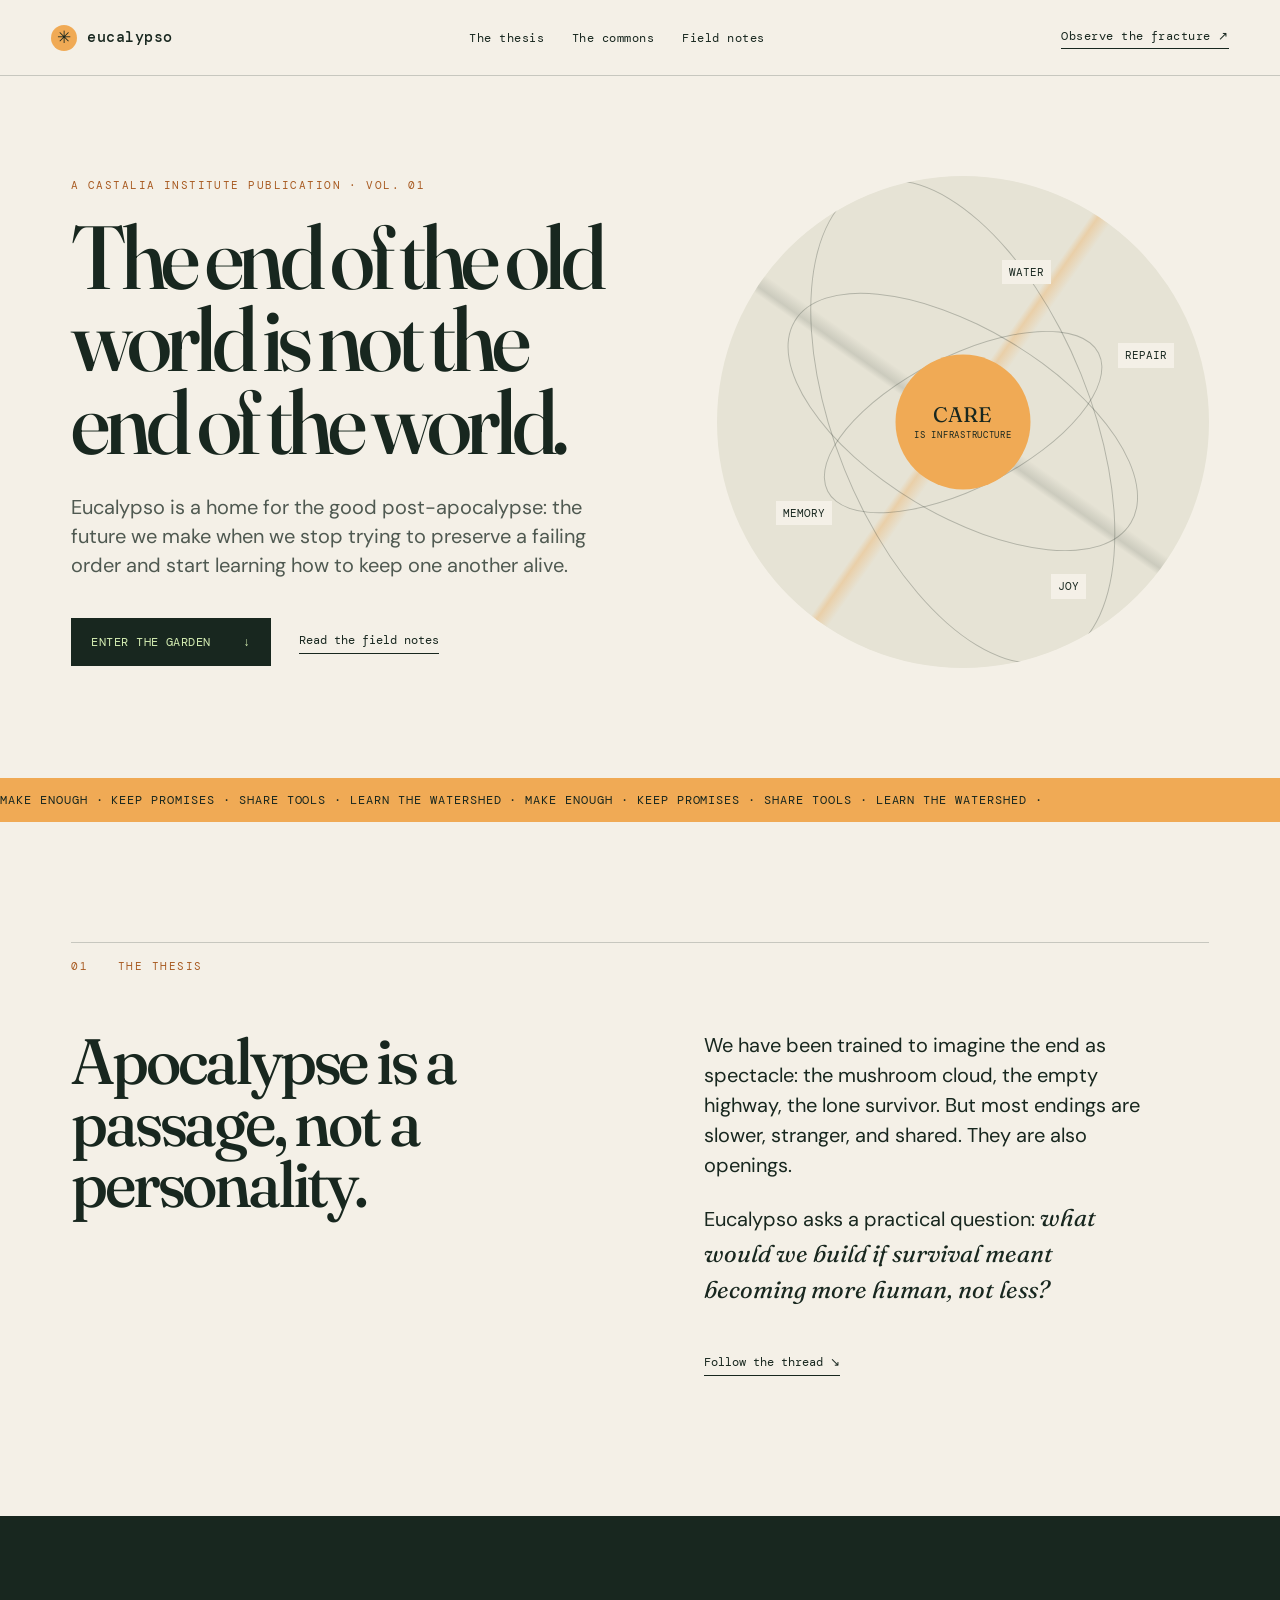
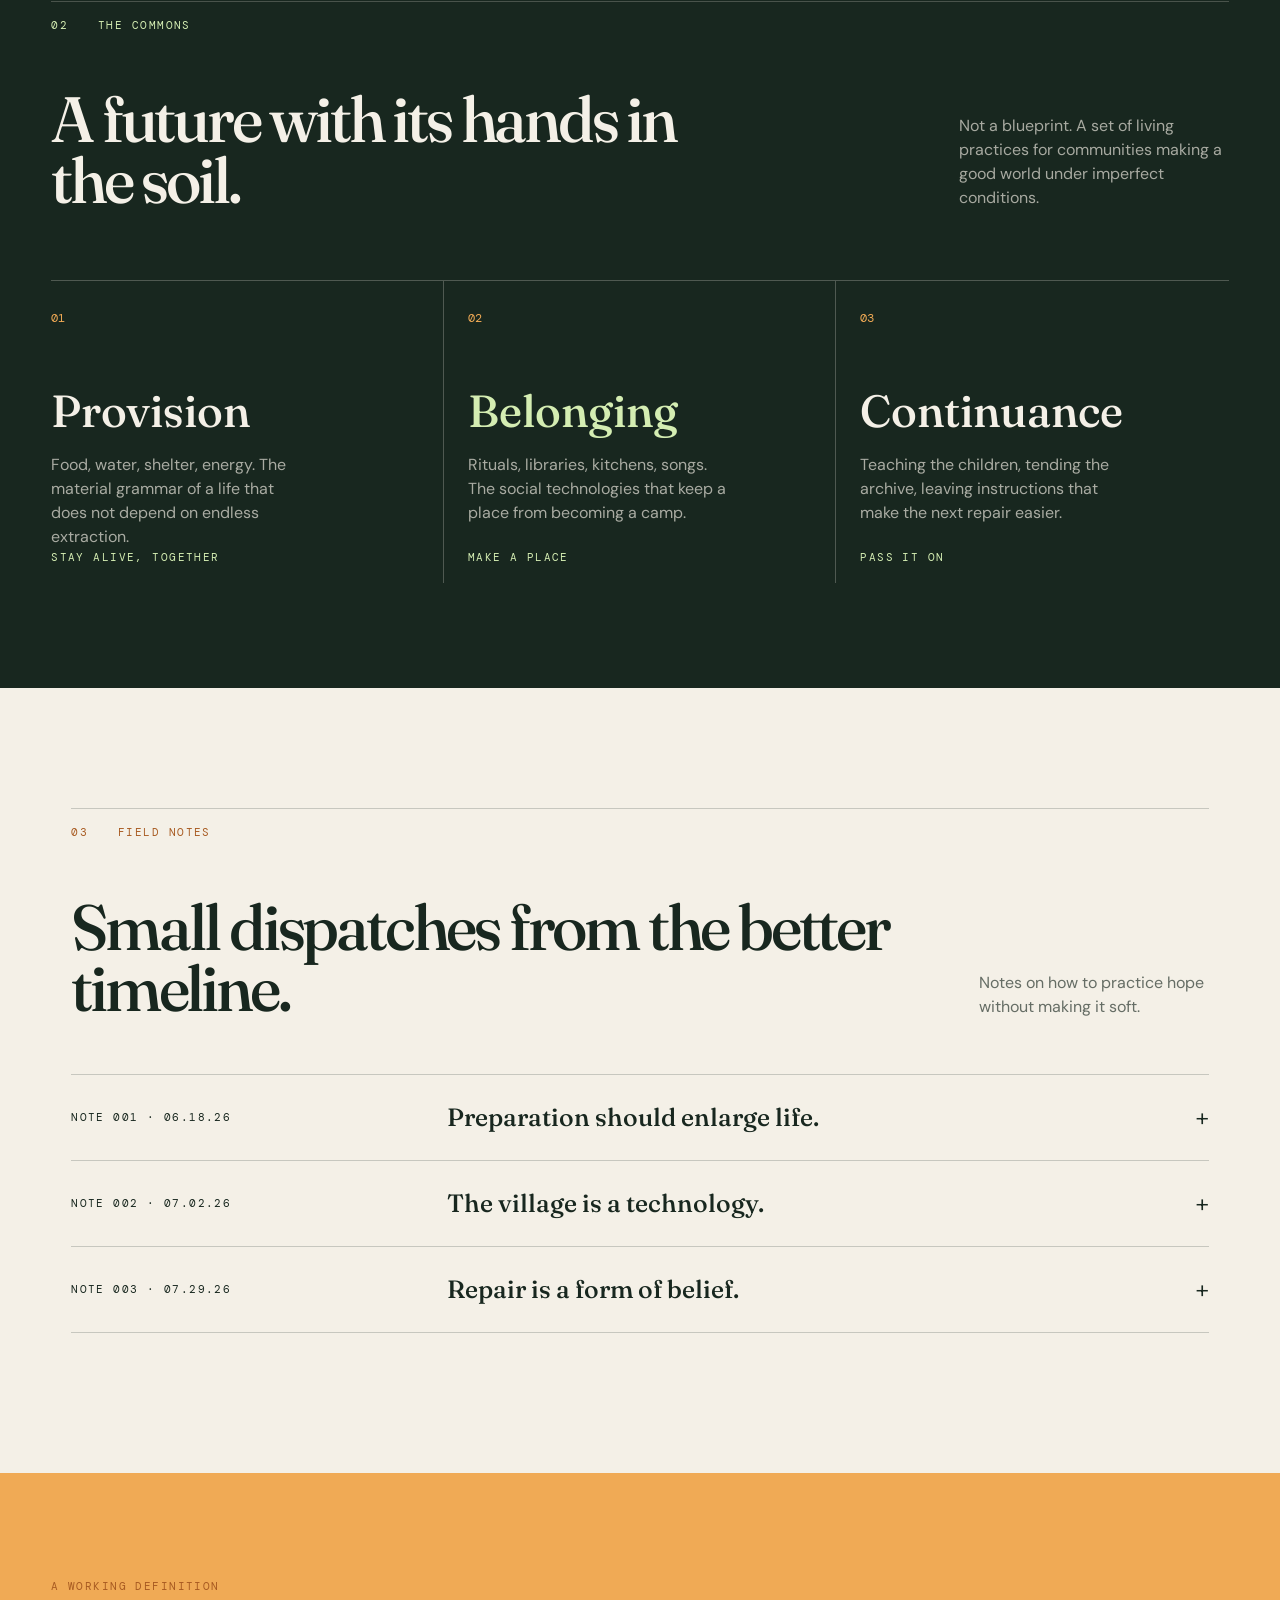
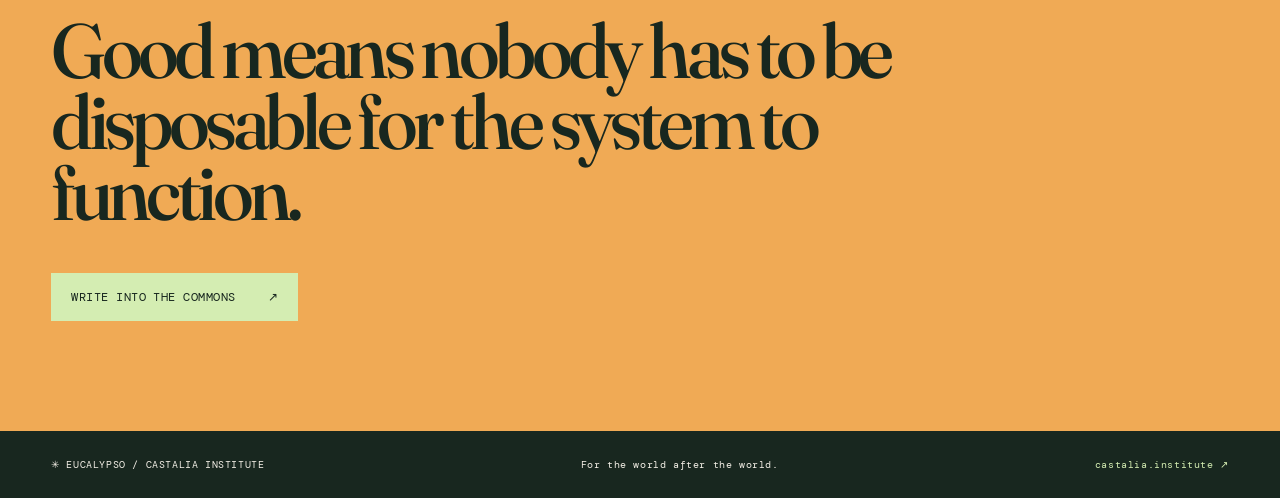
==== index.html @ f8137898 "Create Eucalypso Pages site" ====
<!doctype html>
<html lang="en">
<head>
  <meta charset="utf-8">
  <meta name="viewport" content="width=device-width, initial-scale=1">
  <meta name="description" content="Eucalypso is a field guide to the good post-apocalypse: a future built through repair, reciprocity, and enoughness.">
  <title>Eucalypso — the good post-apocalypse</title>
  <link rel="icon" href="data:image/svg+xml,%3Csvg xmlns='http://www.w3.org/2000/svg' viewBox='0 0 64 64'%3E%3Crect width='64' height='64' rx='16' fill='%2318271f'/%3E%3Cpath d='M14 43c11-2 20-10 25-24 6 11 8 21 11 28-14-7-24-7-36-4Z' fill='%23d4edb2'/%3E%3Cpath d='M18 44c10-7 17-14 21-25' fill='none' stroke='%23f0aa55' stroke-width='3'/%3E%3C/svg%3E">
  <link rel="stylesheet" href="styles.css">
</head>
<body>
  <header class="site-header">
    <a class="wordmark" href="#top" aria-label="Eucalypso home"><span class="mark">✳</span><span>eucalypso</span></a>
    <nav aria-label="Primary navigation">
      <a href="#thesis">The thesis</a><a href="#commons">The commons</a><a href="#field-notes">Field notes</a>
    </nav>
    <a class="header-link" href="https://apocalypso.castalia.institute">Observe the fracture ↗</a>
  </header>

  <main id="top">
    <section class="hero section-wrap">
      <div class="hero-copy">
        <p class="eyebrow">A Castalia Institute publication · vol. 01</p>
        <h1>The end of the old world is not the end of the world.</h1>
        <p class="lede">Eucalypso is a home for the good post-apocalypse: the future we make when we stop trying to preserve a failing order and start learning how to keep one another alive.</p>
        <div class="hero-actions"><a class="button button-dark" href="#thesis">Enter the garden <span>↓</span></a><a class="text-link" href="#field-notes">Read the field notes</a></div>
      </div>
      <div class="hero-orbit" aria-label="A living system diagram">
        <div class="orbit-ring ring-one"></div><div class="orbit-ring ring-two"></div><div class="orbit-ring ring-three"></div>
        <div class="sun">CARE<small>is infrastructure</small></div>
        <span class="orbit-label label-1">water</span><span class="orbit-label label-2">memory</span><span class="orbit-label label-3">repair</span><span class="orbit-label label-4">joy</span>
      </div>
    </section>

    <section class="marquee" aria-label="Eucalypso principles"><div>Make enough · Keep promises · Share tools · Learn the watershed · Make enough · Keep promises · Share tools · Learn the watershed ·</div></section>

    <section id="thesis" class="section-wrap thesis">
      <div class="section-kicker"><span>01</span><span>THE THESIS</span></div>
      <div class="thesis-grid"><h2>Apocalypse is a passage, not a personality.</h2><div class="thesis-body"><p>We have been trained to imagine the end as spectacle: the mushroom cloud, the empty highway, the lone survivor. But most endings are slower, stranger, and shared. They are also openings.</p><p>Eucalypso asks a practical question: <em>what would we build if survival meant becoming more human, not less?</em></p><a class="arrow-link" href="#commons">Follow the thread <span>↘</span></a></div></div>
    </section>

    <section id="commons" class="commons section-wrap">
      <div class="section-kicker light"><span>02</span><span>THE COMMONS</span></div>
      <div class="commons-intro"><h2>A future with its hands in the soil.</h2><p>Not a blueprint. A set of living practices for communities making a good world under imperfect conditions.</p></div>
      <div class="practice-grid">
        <article class="practice"><span class="practice-num">01</span><h3>Provision</h3><p>Food, water, shelter, energy. The material grammar of a life that does not depend on endless extraction.</p><span class="practice-tag">stay alive, together</span></article>
        <article class="practice featured"><span class="practice-num">02</span><h3>Belonging</h3><p>Rituals, libraries, kitchens, songs. The social technologies that keep a place from becoming a camp.</p><span class="practice-tag">make a place</span></article>
        <article class="practice"><span class="practice-num">03</span><h3>Continuance</h3><p>Teaching the children, tending the archive, leaving instructions that make the next repair easier.</p><span class="practice-tag">pass it on</span></article>
      </div>
    </section>

    <section id="field-notes" class="section-wrap notes">
      <div class="section-kicker"><span>03</span><span>FIELD NOTES</span></div>
      <div class="notes-head"><h2>Small dispatches from the better timeline.</h2><p>Notes on how to practice hope without making it soft.</p></div>
      <div class="note-list">
        <button class="note" aria-expanded="false"><span class="note-date">NOTE 001 · 06.18.26</span><strong>Preparation should enlarge life.</strong><span class="note-plus">+</span><span class="note-detail">Growing food teaches seasons. Learning first aid makes us capable of care. Planning for disruption can make an unbroken day feel more wondrous.</span></button>
        <button class="note" aria-expanded="false"><span class="note-date">NOTE 002 · 07.02.26</span><strong>The village is a technology.</strong><span class="note-plus">+</span><span class="note-detail">A neighbor who knows your name is a piece of infrastructure. So is the person who keeps the key, remembers the recipe, or starts the fire.</span></button>
        <button class="note" aria-expanded="false"><span class="note-date">NOTE 003 · 07.29.26</span><strong>Repair is a form of belief.</strong><span class="note-plus">+</span><span class="note-detail">To mend a chair, a watershed, or a relationship is to wager that the future is still worth making room for.</span></button>
      </div>
    </section>

    <section class="closing section-wrap"><p class="eyebrow">A working definition</p><h2>Good means nobody has to be disposable for the system to function.</h2><a class="button button-light" href="mailto:hello@castalia.institute">Write into the commons <span>↗</span></a></section>
  </main>
  <footer class="site-footer"><span>✳ EUCALYPSO / CASTALIA INSTITUTE</span><span>For the world after the world.</span><a href="https://castalia.institute">castalia.institute ↗</a></footer>
  <script src="script.js"></script>
</body>
</html>
---- styles.css ----
@import url('https://fonts.googleapis.com/css2?family=DM+Mono:wght@400;500&family=DM+Sans:wght@400;500;700&family=Fraunces:opsz,wght@9..144,500;9..144,600&display=swap');
:root{--ink:#18271f;--paper:#f4f0e7;--lime:#d4edb2;--orange:#f0aa55;--line:rgba(24,39,31,.2);--serif:'Fraunces',Georgia,serif;--sans:'DM Sans',Arial,sans-serif;--mono:'DM Mono',monospace}*{box-sizing:border-box}html{scroll-behavior:smooth}body{margin:0;background:var(--paper);color:var(--ink);font-family:var(--sans);font-size:16px;line-height:1.5}.site-header{height:76px;padding:0 4vw;display:flex;align-items:center;justify-content:space-between;border-bottom:1px solid var(--line);font-family:var(--mono);font-size:12px;letter-spacing:.04em}.wordmark{display:flex;align-items:center;gap:10px;color:var(--ink);text-decoration:none;font-size:15px;font-weight:500}.mark{display:grid;place-items:center;width:26px;height:26px;border-radius:50%;background:var(--orange);font-size:17px}.site-header nav{display:flex;gap:28px}.site-header a{color:inherit;text-decoration:none}.site-header nav a:hover,.header-link:hover,.text-link:hover{color:#a85b22}.header-link{border-bottom:1px solid var(--ink);padding-bottom:3px}.section-wrap{max-width:1240px;margin:0 auto;padding-left:4vw;padding-right:4vw}.hero{min-height:650px;padding-top:100px;padding-bottom:110px;display:grid;grid-template-columns:1.05fr .95fr;gap:8vw;align-items:center}.eyebrow,.section-kicker,.note-date,.practice-tag{font-family:var(--mono);font-size:11px;letter-spacing:.13em;text-transform:uppercase}.eyebrow{color:#a85b22;margin:0 0 22px}.hero h1{font-family:var(--serif);font-size:clamp(3.5rem,7vw,7.4rem);font-weight:500;line-height:.92;letter-spacing:-.06em;margin:0 0 30px;max-width:760px}.lede{max-width:570px;font-size:20px;line-height:1.45;color:rgba(24,39,31,.75)}.hero-actions{display:flex;align-items:center;gap:28px;margin-top:38px}.button{display:inline-flex;gap:32px;align-items:center;padding:15px 20px;text-decoration:none;font-family:var(--mono);font-size:12px;letter-spacing:.04em;text-transform:uppercase}.button-dark{background:var(--ink);color:var(--lime)}.button-light{background:var(--lime);color:var(--ink)}.text-link,.arrow-link{color:var(--ink);text-decoration:none;border-bottom:1px solid var(--ink);padding-bottom:4px;font-family:var(--mono);font-size:12px}.hero-orbit{aspect-ratio:1;max-width:520px;position:relative;margin:auto;width:100%;background:#e6e3d5;border-radius:50%;overflow:hidden}.hero-orbit:before{content:'';position:absolute;inset:0;background:linear-gradient(125deg,transparent 48%,rgba(240,170,85,.35) 49%,transparent 51%),linear-gradient(35deg,transparent 48%,rgba(24,39,31,.13) 49%,transparent 51%)}.orbit-ring{position:absolute;border:1px solid rgba(24,39,31,.25);border-radius:50%;left:50%;top:50%;transform:translate(-50%,-50%) rotate(-27deg)}.ring-one{width:62%;height:27%}.ring-two{width:80%;height:38%;transform:translate(-50%,-50%) rotate(31deg)}.ring-three{width:104%;height:52%;transform:translate(-50%,-50%) rotate(68deg)}.sun{position:absolute;left:50%;top:50%;transform:translate(-50%,-50%);background:var(--orange);width:135px;height:135px;border-radius:50%;display:grid;place-content:center;text-align:center;font-family:var(--serif);font-size:21px;line-height:1.1}.sun small{font-family:var(--mono);font-size:9px;text-transform:uppercase;letter-spacing:.08em;margin-top:5px}.orbit-label{position:absolute;font-family:var(--mono);font-size:11px;text-transform:uppercase;background:var(--paper);padding:4px 7px}.label-1{top:17%;left:58%}.label-2{top:66%;left:12%}.label-3{top:34%;right:7%}.label-4{bottom:14%;right:25%}.marquee{overflow:hidden;background:var(--orange);font-family:var(--mono);font-size:12px;text-transform:uppercase;letter-spacing:.08em;padding:13px 0;white-space:nowrap}.marquee div{animation:scroll 30s linear infinite}@keyframes scroll{to{transform:translateX(-25%)}}.thesis{padding-top:120px;padding-bottom:140px}.section-kicker{display:flex;gap:30px;border-top:1px solid var(--line);padding-top:15px;color:#a85b22}.thesis-grid{display:grid;grid-template-columns:1fr 1fr;gap:10vw;padding-top:56px}.thesis h2,.notes h2{font-family:var(--serif);font-size:clamp(2.8rem,5vw,5.4rem);line-height:.96;letter-spacing:-.05em;font-weight:500;margin:0}.thesis-body{max-width:450px;font-size:20px}.thesis-body p:first-child{margin-top:0}.thesis-body em{font-family:var(--serif);font-size:24px}.arrow-link{display:inline-block;margin-top:25px}.commons{max-width:none;background:var(--ink);color:var(--paper);padding-top:85px;padding-bottom:105px}.commons .section-kicker{border-color:rgba(244,240,231,.22)}.light{color:var(--lime)}.commons-intro{display:flex;justify-content:space-between;align-items:end;gap:60px;padding:55px 0 70px;max-width:1180px;margin:auto}.commons h2{font-family:var(--serif);font-size:clamp(3rem,5vw,5.5rem);line-height:.95;letter-spacing:-.05em;font-weight:500;max-width:680px;margin:0}.commons-intro p{max-width:270px;color:rgba(244,240,231,.65);margin:0}.practice-grid{display:grid;grid-template-columns:repeat(3,1fr);max-width:1180px;margin:auto;border-top:1px solid rgba(244,240,231,.25)}.practice{padding:28px 24px 18px 0;border-right:1px solid rgba(244,240,231,.25);min-height:290px;display:flex;flex-direction:column}.practice+.practice{padding-left:24px}.practice:last-child{border-right:0}.practice-num{font-family:var(--mono);font-size:12px;color:var(--orange)}.practice h3{font-family:var(--serif);font-size:45px;font-weight:500;margin:50px 0 8px}.practice p{max-width:260px;color:rgba(244,240,231,.66);margin:0}.practice-tag{margin-top:auto;color:var(--lime)}.featured h3{color:var(--lime)}.notes{padding-top:120px;padding-bottom:140px}.notes-head{display:flex;justify-content:space-between;gap:40px;align-items:end;padding:55px 0}.notes-head p{max-width:230px;margin:0;color:rgba(24,39,31,.65)}.note-list{border-top:1px solid var(--line)}.note{appearance:none;background:none;border:0;border-bottom:1px solid var(--line);width:100%;padding:26px 0;text-align:left;color:var(--ink);display:grid;grid-template-columns:1fr 2fr 40px;gap:30px;align-items:center;cursor:pointer;font-family:var(--sans)}.note strong{font-family:var(--serif);font-size:25px;font-weight:500}.note-plus{font-size:25px;font-weight:300;text-align:right}.note-detail{grid-column:2;display:none;max-width:500px;color:rgba(24,39,31,.7);padding:8px 0 16px}.note[aria-expanded=true] .note-detail{display:block}.note[aria-expanded=true] .note-plus{transform:rotate(45deg)}.closing{max-width:none;background:var(--orange);padding-top:105px;padding-bottom:110px}.closing h2{font-family:var(--serif);font-weight:500;font-size:clamp(3rem,6vw,7rem);letter-spacing:-.06em;line-height:.92;max-width:940px;margin:0 0 45px}.site-footer{padding:26px 4vw;background:var(--ink);color:var(--paper);font-family:var(--mono);font-size:10px;letter-spacing:.06em;display:flex;justify-content:space-between;gap:15px}.site-footer a{color:var(--lime);text-decoration:none}@media(max-width:760px){.site-header{height:66px}.site-header nav{display:none}.header-link{font-size:10px}.hero{display:block;padding-top:70px;padding-bottom:75px}.hero h1{font-size:clamp(3.2rem,16vw,5.6rem)}.lede{font-size:18px}.hero-orbit{margin-top:65px;width:84%}.thesis,.notes{padding-top:75px;padding-bottom:80px}.thesis-grid,.practice-grid{grid-template-columns:1fr}.thesis-grid{gap:40px;padding-top:40px}.commons{padding-top:60px;padding-bottom:70px}.commons-intro{display:block;padding:40px 0 50px}.commons-intro p{margin-top:25px}.practice{border-right:0;border-bottom:1px solid rgba(244,240,231,.25);min-height:245px;padding-right:0!important;padding-left:0!important}.practice:last-child{border-bottom:0}.practice h3{margin-top:30px}.notes-head{display:block;padding:40px 0}.notes-head p{margin-top:24px}.note{grid-template-columns:1fr 35px;gap:10px}.note-date{grid-column:1}.note strong{grid-column:1;font-size:23px}.note-plus{grid-column:2;grid-row:1 / span 2}.note-detail{grid-column:1}.site-footer{flex-wrap:wrap}.site-footer span:nth-child(2){display:none}}
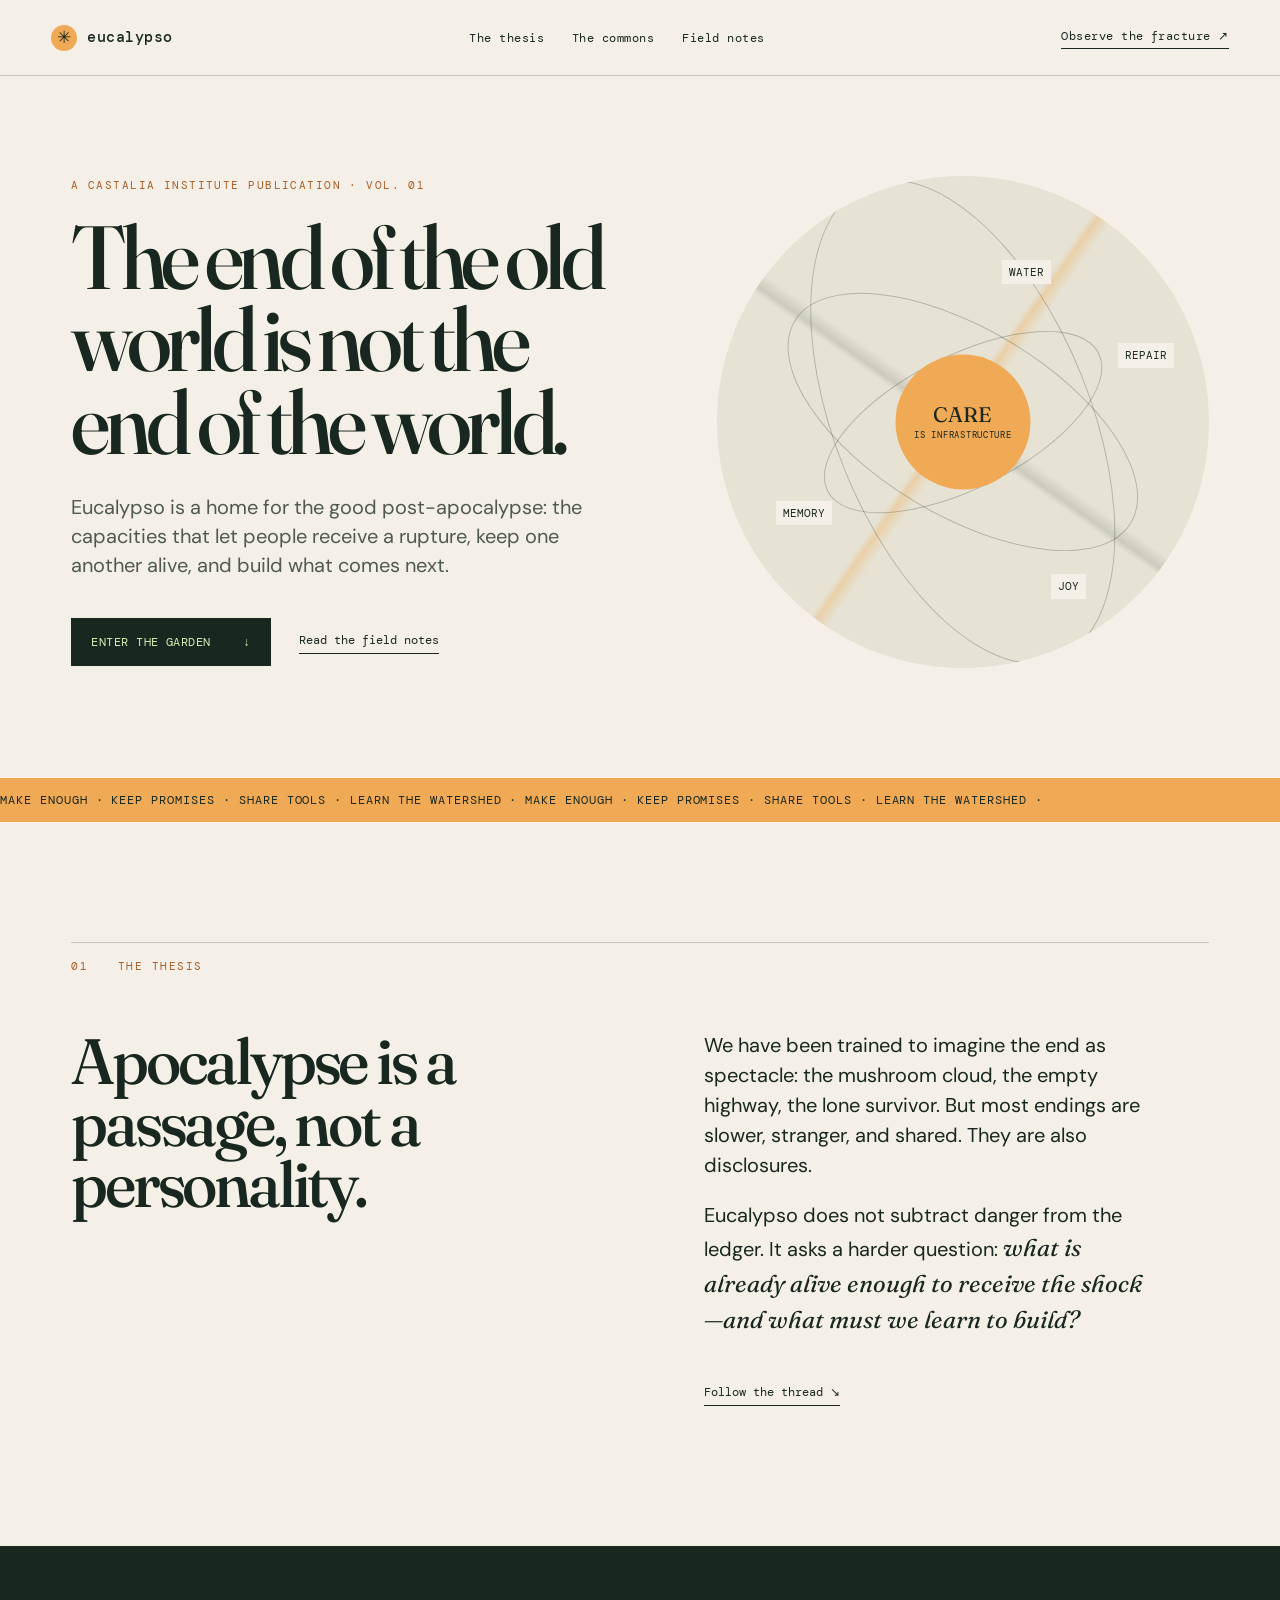
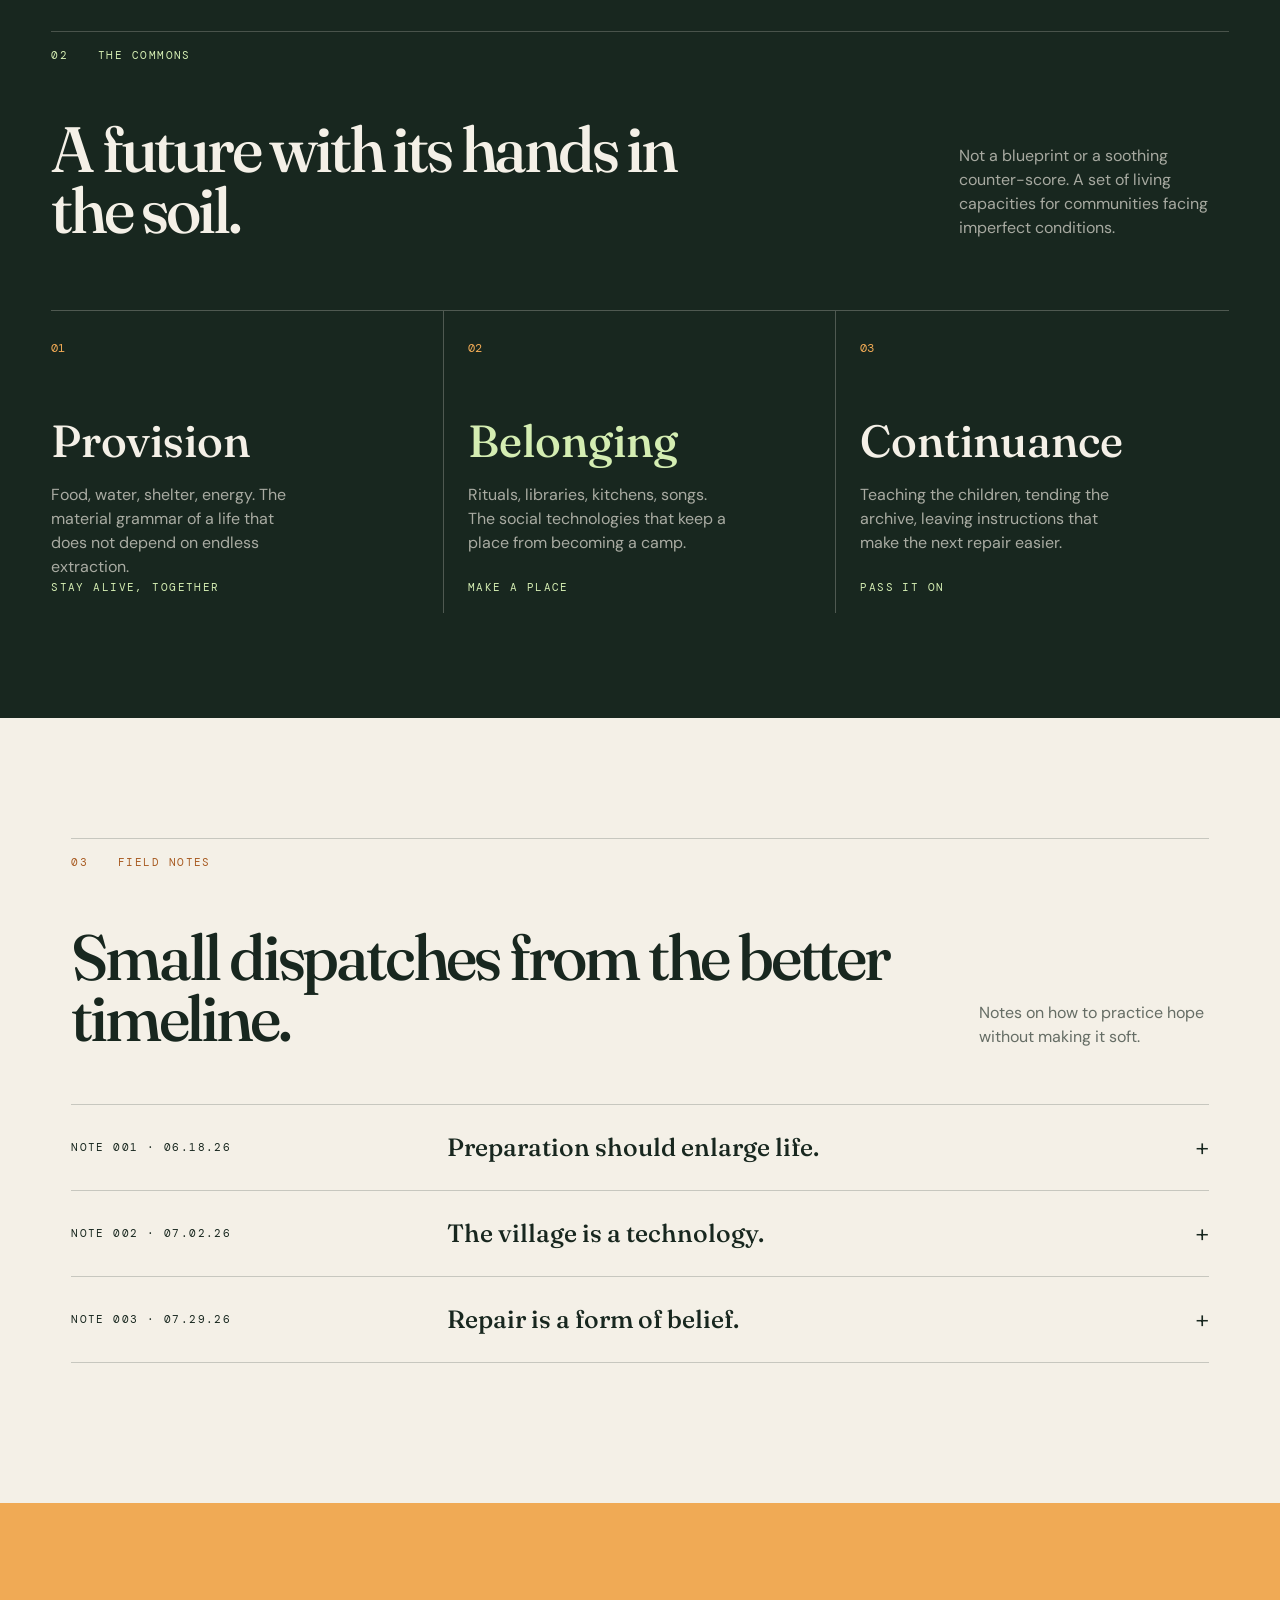
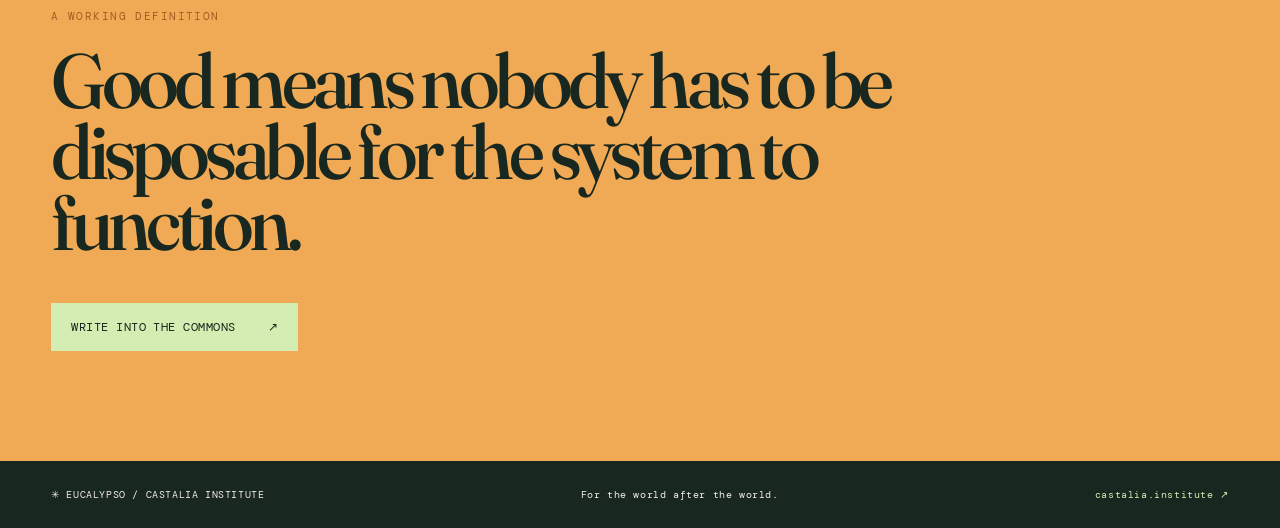
==== commit c4fb3298: "Clarify Eucalypso as capacity ledger" ====
--- a/index.html
+++ b/index.html
@@ -22,7 +22,7 @@
       <div class="hero-copy">
         <p class="eyebrow">A Castalia Institute publication · vol. 01</p>
         <h1>The end of the old world is not the end of the world.</h1>
-        <p class="lede">Eucalypso is a home for the good post-apocalypse: the future we make when we stop trying to preserve a failing order and start learning how to keep one another alive.</p>
+        <p class="lede">Eucalypso is a home for the good post-apocalypse: the capacities that let people receive a rupture, keep one another alive, and build what comes next.</p>
         <div class="hero-actions"><a class="button button-dark" href="#thesis">Enter the garden <span>↓</span></a><a class="text-link" href="#field-notes">Read the field notes</a></div>
       </div>
       <div class="hero-orbit" aria-label="A living system diagram">
@@ -36,12 +36,12 @@
 
     <section id="thesis" class="section-wrap thesis">
       <div class="section-kicker"><span>01</span><span>THE THESIS</span></div>
-      <div class="thesis-grid"><h2>Apocalypse is a passage, not a personality.</h2><div class="thesis-body"><p>We have been trained to imagine the end as spectacle: the mushroom cloud, the empty highway, the lone survivor. But most endings are slower, stranger, and shared. They are also openings.</p><p>Eucalypso asks a practical question: <em>what would we build if survival meant becoming more human, not less?</em></p><a class="arrow-link" href="#commons">Follow the thread <span>↘</span></a></div></div>
+      <div class="thesis-grid"><h2>Apocalypse is a passage, not a personality.</h2><div class="thesis-body"><p>We have been trained to imagine the end as spectacle: the mushroom cloud, the empty highway, the lone survivor. But most endings are slower, stranger, and shared. They are also disclosures.</p><p>Eucalypso does not subtract danger from the ledger. It asks a harder question: <em>what is already alive enough to receive the shock—and what must we learn to build?</em></p><a class="arrow-link" href="#commons">Follow the thread <span>↘</span></a></div></div>
     </section>
 
     <section id="commons" class="commons section-wrap">
       <div class="section-kicker light"><span>02</span><span>THE COMMONS</span></div>
-      <div class="commons-intro"><h2>A future with its hands in the soil.</h2><p>Not a blueprint. A set of living practices for communities making a good world under imperfect conditions.</p></div>
+      <div class="commons-intro"><h2>A future with its hands in the soil.</h2><p>Not a blueprint or a soothing counter-score. A set of living capacities for communities facing imperfect conditions.</p></div>
       <div class="practice-grid">
         <article class="practice"><span class="practice-num">01</span><h3>Provision</h3><p>Food, water, shelter, energy. The material grammar of a life that does not depend on endless extraction.</p><span class="practice-tag">stay alive, together</span></article>
         <article class="practice featured"><span class="practice-num">02</span><h3>Belonging</h3><p>Rituals, libraries, kitchens, songs. The social technologies that keep a place from becoming a camp.</p><span class="practice-tag">make a place</span></article>
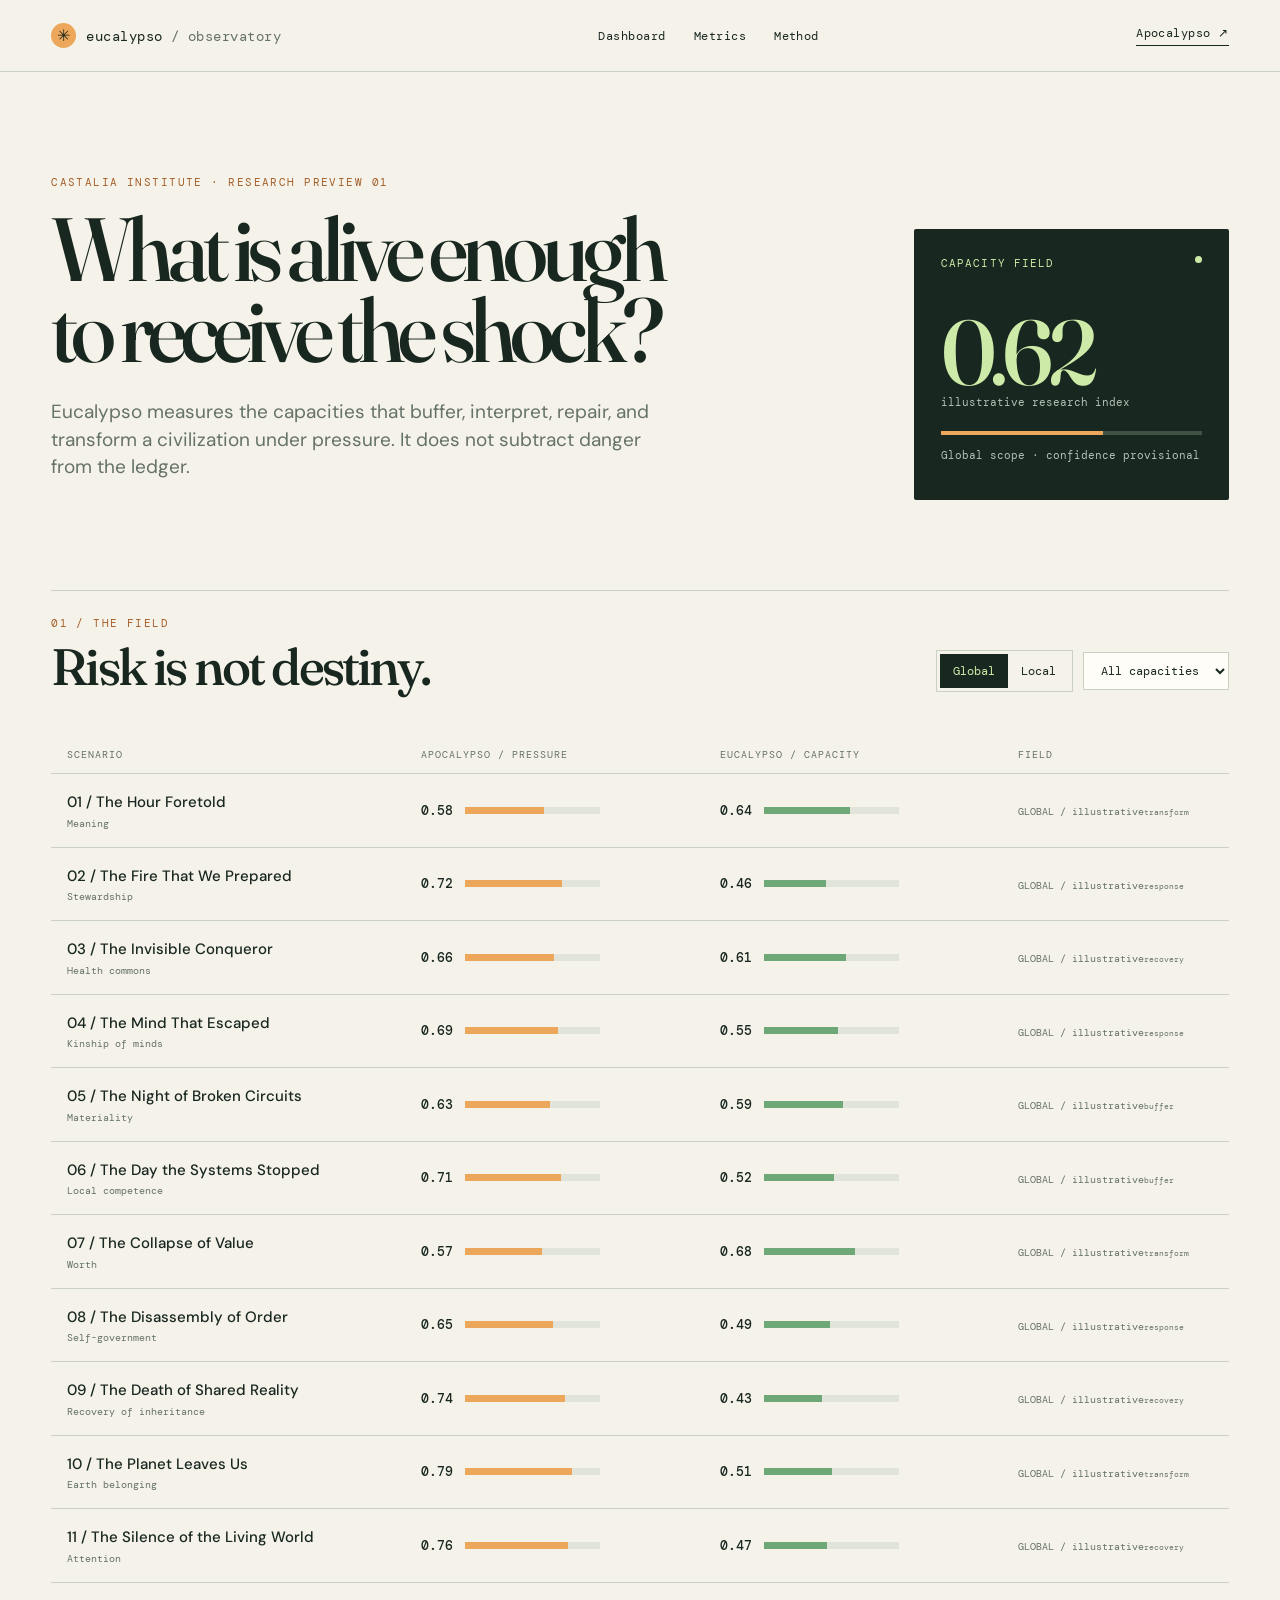
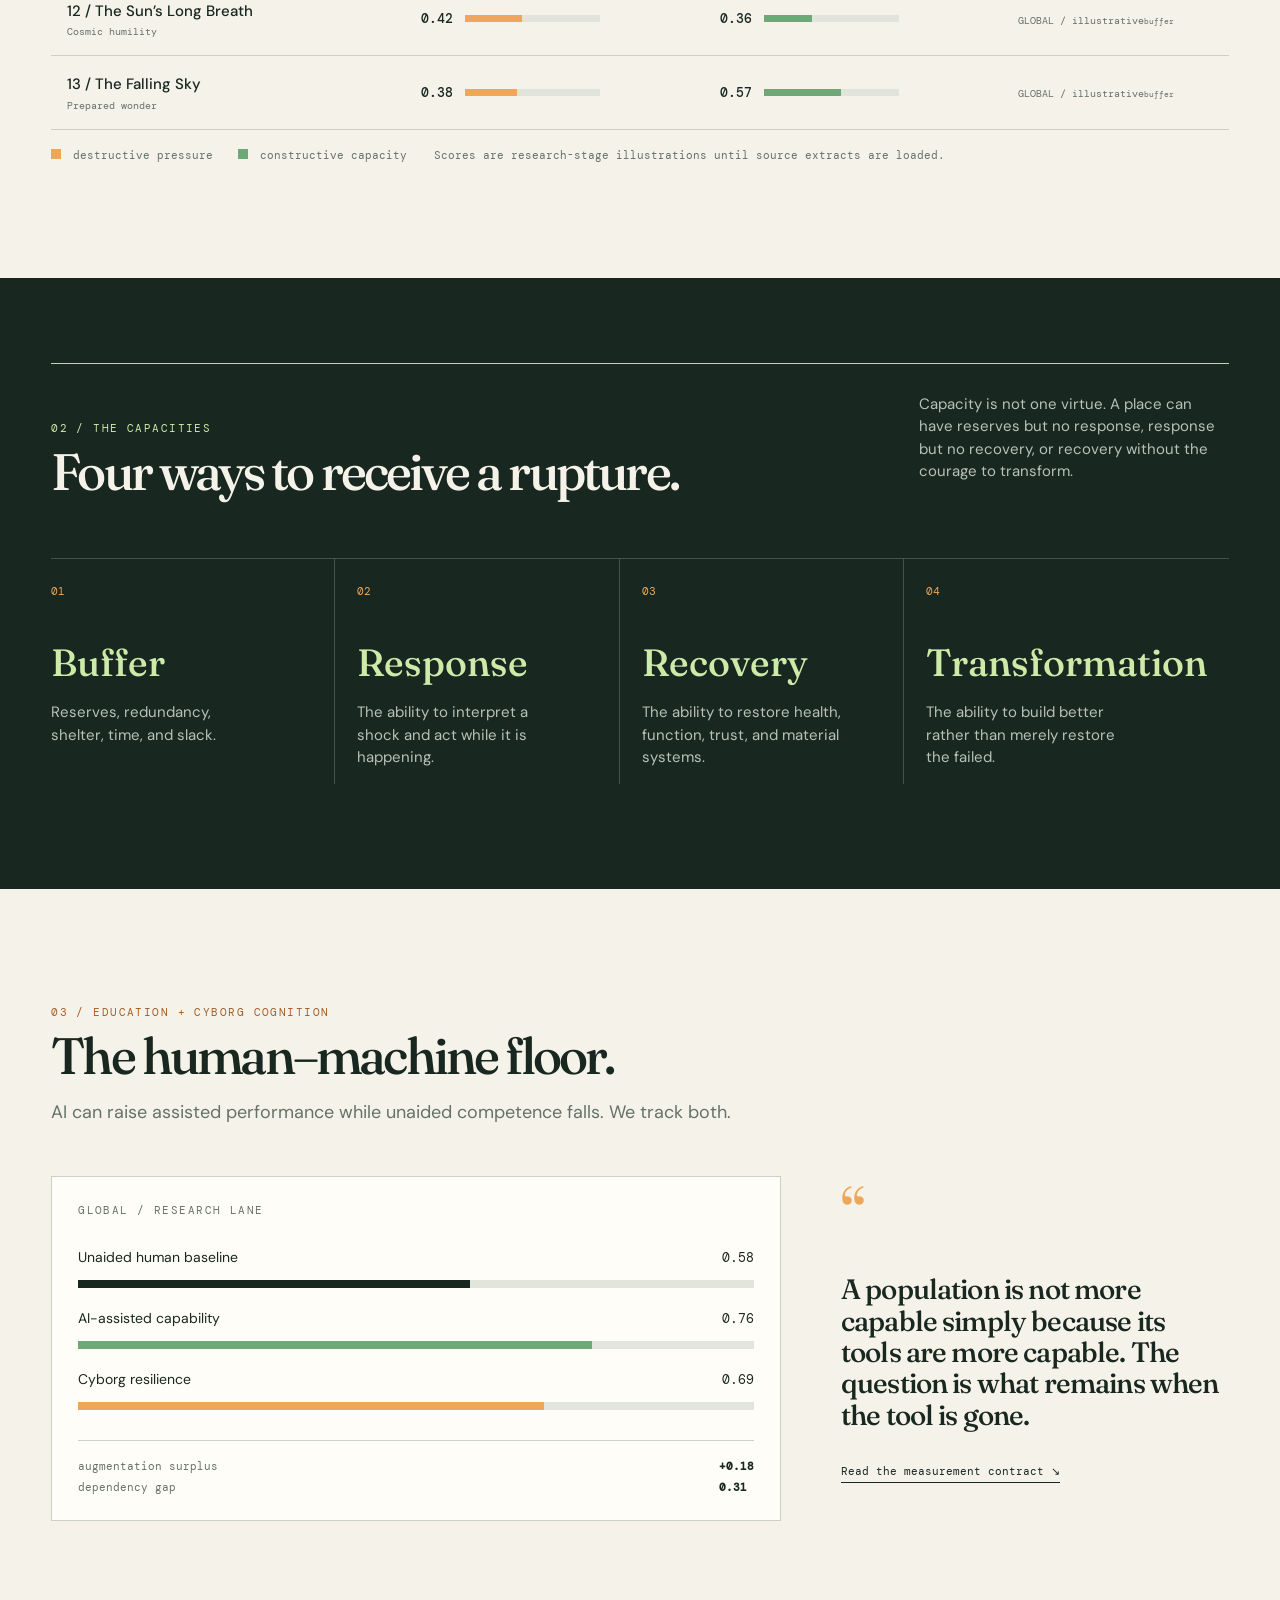
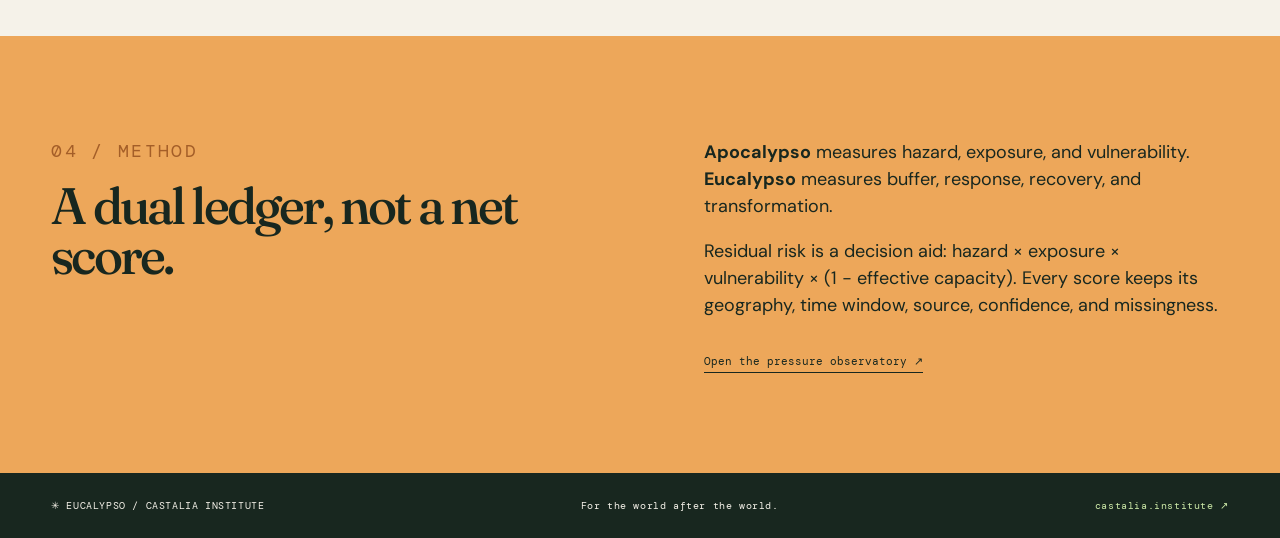
==== commit 1fa1de04: "Build light Eucalypso metric dashboard" ====
--- a/index.html
+++ b/index.html
@@ -1,67 +1,27 @@
 <!doctype html>
 <html lang="en">
 <head>
-  <meta charset="utf-8">
-  <meta name="viewport" content="width=device-width, initial-scale=1">
-  <meta name="description" content="Eucalypso is a field guide to the good post-apocalypse: a future built through repair, reciprocity, and enoughness.">
-  <title>Eucalypso — the good post-apocalypse</title>
+  <meta charset="utf-8"><meta name="viewport" content="width=device-width, initial-scale=1">
+  <meta name="description" content="Eucalypso Observatory — a light dashboard for civilizational capacity, resilience, and repair.">
+  <title>Eucalypso Observatory</title>
   <link rel="icon" href="data:image/svg+xml,%3Csvg xmlns='http://www.w3.org/2000/svg' viewBox='0 0 64 64'%3E%3Crect width='64' height='64' rx='16' fill='%2318271f'/%3E%3Cpath d='M14 43c11-2 20-10 25-24 6 11 8 21 11 28-14-7-24-7-36-4Z' fill='%23d4edb2'/%3E%3Cpath d='M18 44c10-7 17-14 21-25' fill='none' stroke='%23f0aa55' stroke-width='3'/%3E%3C/svg%3E">
   <link rel="stylesheet" href="styles.css">
 </head>
 <body>
-  <header class="site-header">
-    <a class="wordmark" href="#top" aria-label="Eucalypso home"><span class="mark">✳</span><span>eucalypso</span></a>
-    <nav aria-label="Primary navigation">
-      <a href="#thesis">The thesis</a><a href="#commons">The commons</a><a href="#field-notes">Field notes</a>
-    </nav>
-    <a class="header-link" href="https://apocalypso.castalia.institute">Observe the fracture ↗</a>
-  </header>
-
+  <header class="topbar"><a class="brand" href="#top"><span class="brand-mark">✳</span><span>eucalypso <i>/ observatory</i></span></a><nav><a href="#dashboard">Dashboard</a><a href="#metrics">Metrics</a><a href="#method">Method</a></nav><a class="apoc-link" href="https://apocalypso.castalia.institute">Apocalypso ↗</a></header>
   <main id="top">
-    <section class="hero section-wrap">
-      <div class="hero-copy">
-        <p class="eyebrow">A Castalia Institute publication · vol. 01</p>
-        <h1>The end of the old world is not the end of the world.</h1>
-        <p class="lede">Eucalypso is a home for the good post-apocalypse: the capacities that let people receive a rupture, keep one another alive, and build what comes next.</p>
-        <div class="hero-actions"><a class="button button-dark" href="#thesis">Enter the garden <span>↓</span></a><a class="text-link" href="#field-notes">Read the field notes</a></div>
-      </div>
-      <div class="hero-orbit" aria-label="A living system diagram">
-        <div class="orbit-ring ring-one"></div><div class="orbit-ring ring-two"></div><div class="orbit-ring ring-three"></div>
-        <div class="sun">CARE<small>is infrastructure</small></div>
-        <span class="orbit-label label-1">water</span><span class="orbit-label label-2">memory</span><span class="orbit-label label-3">repair</span><span class="orbit-label label-4">joy</span>
-      </div>
+    <section class="masthead wrap"><div><p class="kicker">CASTALIA INSTITUTE · RESEARCH PREVIEW 01</p><h1>What is alive enough<br>to receive the shock?</h1><p class="intro">Eucalypso measures the capacities that buffer, interpret, repair, and transform a civilization under pressure. It does not subtract danger from the ledger.</p></div><div class="signal-card"><div class="signal-top"><span>CAPACITY FIELD</span><span class="live-dot"></span></div><div class="signal-score">0.62</div><div class="signal-label">illustrative research index</div><div class="signal-bar"><span style="width:62%"></span></div><p>Global scope · confidence provisional</p></div></section>
+    <section id="dashboard" class="dashboard wrap">
+      <div class="toolbar"><div><p class="kicker">01 / THE FIELD</p><h2>Risk is not destiny.</h2></div><div class="controls"><div class="scope-toggle" role="group" aria-label="Scope"><button class="scope active" data-scope="global">Global</button><button class="scope" data-scope="local">Local</button></div><select id="lens" aria-label="Metric lens"><option value="all">All capacities</option><option value="buffer">Buffer</option><option value="response">Response</option><option value="recovery">Recovery</option><option value="transform">Transformation</option></select></div></div>
+      <div class="ledger-head"><span>SCENARIO</span><span>APOCALYPSO / PRESSURE</span><span>EUCALYPSO / CAPACITY</span><span>FIELD</span></div>
+      <div id="ledger" class="ledger"></div>
+      <p class="legend"><span class="legend-key pressure"></span> destructive pressure <span class="legend-key capacity"></span> constructive capacity <span class="legend-note">Scores are research-stage illustrations until source extracts are loaded.</span></p>
     </section>
-
-    <section class="marquee" aria-label="Eucalypso principles"><div>Make enough · Keep promises · Share tools · Learn the watershed · Make enough · Keep promises · Share tools · Learn the watershed ·</div></section>
-
-    <section id="thesis" class="section-wrap thesis">
-      <div class="section-kicker"><span>01</span><span>THE THESIS</span></div>
-      <div class="thesis-grid"><h2>Apocalypse is a passage, not a personality.</h2><div class="thesis-body"><p>We have been trained to imagine the end as spectacle: the mushroom cloud, the empty highway, the lone survivor. But most endings are slower, stranger, and shared. They are also disclosures.</p><p>Eucalypso does not subtract danger from the ledger. It asks a harder question: <em>what is already alive enough to receive the shock—and what must we learn to build?</em></p><a class="arrow-link" href="#commons">Follow the thread <span>↘</span></a></div></div>
-    </section>
-
-    <section id="commons" class="commons section-wrap">
-      <div class="section-kicker light"><span>02</span><span>THE COMMONS</span></div>
-      <div class="commons-intro"><h2>A future with its hands in the soil.</h2><p>Not a blueprint or a soothing counter-score. A set of living capacities for communities facing imperfect conditions.</p></div>
-      <div class="practice-grid">
-        <article class="practice"><span class="practice-num">01</span><h3>Provision</h3><p>Food, water, shelter, energy. The material grammar of a life that does not depend on endless extraction.</p><span class="practice-tag">stay alive, together</span></article>
-        <article class="practice featured"><span class="practice-num">02</span><h3>Belonging</h3><p>Rituals, libraries, kitchens, songs. The social technologies that keep a place from becoming a camp.</p><span class="practice-tag">make a place</span></article>
-        <article class="practice"><span class="practice-num">03</span><h3>Continuance</h3><p>Teaching the children, tending the archive, leaving instructions that make the next repair easier.</p><span class="practice-tag">pass it on</span></article>
-      </div>
-    </section>
-
-    <section id="field-notes" class="section-wrap notes">
-      <div class="section-kicker"><span>03</span><span>FIELD NOTES</span></div>
-      <div class="notes-head"><h2>Small dispatches from the better timeline.</h2><p>Notes on how to practice hope without making it soft.</p></div>
-      <div class="note-list">
-        <button class="note" aria-expanded="false"><span class="note-date">NOTE 001 · 06.18.26</span><strong>Preparation should enlarge life.</strong><span class="note-plus">+</span><span class="note-detail">Growing food teaches seasons. Learning first aid makes us capable of care. Planning for disruption can make an unbroken day feel more wondrous.</span></button>
-        <button class="note" aria-expanded="false"><span class="note-date">NOTE 002 · 07.02.26</span><strong>The village is a technology.</strong><span class="note-plus">+</span><span class="note-detail">A neighbor who knows your name is a piece of infrastructure. So is the person who keeps the key, remembers the recipe, or starts the fire.</span></button>
-        <button class="note" aria-expanded="false"><span class="note-date">NOTE 003 · 07.29.26</span><strong>Repair is a form of belief.</strong><span class="note-plus">+</span><span class="note-detail">To mend a chair, a watershed, or a relationship is to wager that the future is still worth making room for.</span></button>
-      </div>
-    </section>
-
-    <section class="closing section-wrap"><p class="eyebrow">A working definition</p><h2>Good means nobody has to be disposable for the system to function.</h2><a class="button button-light" href="mailto:hello@castalia.institute">Write into the commons <span>↗</span></a></section>
+    <section id="metrics" class="metrics-band"><div class="wrap"><div class="toolbar"><div><p class="kicker">02 / THE CAPACITIES</p><h2>Four ways to receive a rupture.</h2></div><p class="band-copy">Capacity is not one virtue. A place can have reserves but no response, response but no recovery, or recovery without the courage to transform.</p></div><div class="capacity-grid"><article><span>01</span><h3>Buffer</h3><p>Reserves, redundancy, shelter, time, and slack.</p></article><article><span>02</span><h3>Response</h3><p>The ability to interpret a shock and act while it is happening.</p></article><article><span>03</span><h3>Recovery</h3><p>The ability to restore health, function, trust, and material systems.</p></article><article><span>04</span><h3>Transformation</h3><p>The ability to build better rather than merely restore the failed.</p></article></div></div></section>
+    <section id="education" class="education wrap"><div class="section-title"><p class="kicker">03 / EDUCATION + CYBORG COGNITION</p><h2>The human–machine floor.</h2><p>AI can raise assisted performance while unaided competence falls. We track both.</p></div><div class="edu-grid"><div class="edu-card"><div class="card-label">GLOBAL / RESEARCH LANE</div><div class="metric-row"><span>Unaided human baseline</span><strong>0.58</strong><div class="mini-bar"><i style="width:58%"></i></div></div><div class="metric-row"><span>AI-assisted capability</span><strong>0.76</strong><div class="mini-bar green"><i style="width:76%"></i></div></div><div class="metric-row"><span>Cyborg resilience</span><strong>0.69</strong><div class="mini-bar orange"><i style="width:69%"></i></div></div><div class="augmentation"><span>augmentation surplus</span><b>+0.18</b><span>dependency gap</span><b>0.31</b></div></div><div class="callout"><span class="quote-mark">“</span><p>A population is not more capable simply because its tools are more capable. The question is what remains when the tool is gone.</p><a href="#method">Read the measurement contract ↘</a></div></div></section>
+    <section id="method" class="method"><div class="wrap method-grid"><div><p class="kicker">04 / METHOD</p><h2>A dual ledger, not a net score.</h2></div><div><p><b>Apocalypso</b> measures hazard, exposure, and vulnerability. <b>Eucalypso</b> measures buffer, response, recovery, and transformation.</p><p>Residual risk is a decision aid: hazard × exposure × vulnerability × (1 − effective capacity). Every score keeps its geography, time window, source, confidence, and missingness.</p><a class="method-link" href="https://apocalypso.castalia.institute">Open the pressure observatory ↗</a></div></div></section>
   </main>
-  <footer class="site-footer"><span>✳ EUCALYPSO / CASTALIA INSTITUTE</span><span>For the world after the world.</span><a href="https://castalia.institute">castalia.institute ↗</a></footer>
+  <footer class="footer wrap"><span>✳ EUCALYPSO / CASTALIA INSTITUTE</span><span>For the world after the world.</span><a href="https://castalia.institute">castalia.institute ↗</a></footer>
   <script src="script.js"></script>
 </body>
 </html>
--- a/styles.css
+++ b/styles.css
@@ -1,2 +1,2 @@
 @import url('https://fonts.googleapis.com/css2?family=DM+Mono:wght@400;500&family=DM+Sans:wght@400;500;700&family=Fraunces:opsz,wght@9..144,500;9..144,600&display=swap');
-:root{--ink:#18271f;--paper:#f4f0e7;--lime:#d4edb2;--orange:#f0aa55;--line:rgba(24,39,31,.2);--serif:'Fraunces',Georgia,serif;--sans:'DM Sans',Arial,sans-serif;--mono:'DM Mono',monospace}*{box-sizing:border-box}html{scroll-behavior:smooth}body{margin:0;background:var(--paper);color:var(--ink);font-family:var(--sans);font-size:16px;line-height:1.5}.site-header{height:76px;padding:0 4vw;display:flex;align-items:center;justify-content:space-between;border-bottom:1px solid var(--line);font-family:var(--mono);font-size:12px;letter-spacing:.04em}.wordmark{display:flex;align-items:center;gap:10px;color:var(--ink);text-decoration:none;font-size:15px;font-weight:500}.mark{display:grid;place-items:center;width:26px;height:26px;border-radius:50%;background:var(--orange);font-size:17px}.site-header nav{display:flex;gap:28px}.site-header a{color:inherit;text-decoration:none}.site-header nav a:hover,.header-link:hover,.text-link:hover{color:#a85b22}.header-link{border-bottom:1px solid var(--ink);padding-bottom:3px}.section-wrap{max-width:1240px;margin:0 auto;padding-left:4vw;padding-right:4vw}.hero{min-height:650px;padding-top:100px;padding-bottom:110px;display:grid;grid-template-columns:1.05fr .95fr;gap:8vw;align-items:center}.eyebrow,.section-kicker,.note-date,.practice-tag{font-family:var(--mono);font-size:11px;letter-spacing:.13em;text-transform:uppercase}.eyebrow{color:#a85b22;margin:0 0 22px}.hero h1{font-family:var(--serif);font-size:clamp(3.5rem,7vw,7.4rem);font-weight:500;line-height:.92;letter-spacing:-.06em;margin:0 0 30px;max-width:760px}.lede{max-width:570px;font-size:20px;line-height:1.45;color:rgba(24,39,31,.75)}.hero-actions{display:flex;align-items:center;gap:28px;margin-top:38px}.button{display:inline-flex;gap:32px;align-items:center;padding:15px 20px;text-decoration:none;font-family:var(--mono);font-size:12px;letter-spacing:.04em;text-transform:uppercase}.button-dark{background:var(--ink);color:var(--lime)}.button-light{background:var(--lime);color:var(--ink)}.text-link,.arrow-link{color:var(--ink);text-decoration:none;border-bottom:1px solid var(--ink);padding-bottom:4px;font-family:var(--mono);font-size:12px}.hero-orbit{aspect-ratio:1;max-width:520px;position:relative;margin:auto;width:100%;background:#e6e3d5;border-radius:50%;overflow:hidden}.hero-orbit:before{content:'';position:absolute;inset:0;background:linear-gradient(125deg,transparent 48%,rgba(240,170,85,.35) 49%,transparent 51%),linear-gradient(35deg,transparent 48%,rgba(24,39,31,.13) 49%,transparent 51%)}.orbit-ring{position:absolute;border:1px solid rgba(24,39,31,.25);border-radius:50%;left:50%;top:50%;transform:translate(-50%,-50%) rotate(-27deg)}.ring-one{width:62%;height:27%}.ring-two{width:80%;height:38%;transform:translate(-50%,-50%) rotate(31deg)}.ring-three{width:104%;height:52%;transform:translate(-50%,-50%) rotate(68deg)}.sun{position:absolute;left:50%;top:50%;transform:translate(-50%,-50%);background:var(--orange);width:135px;height:135px;border-radius:50%;display:grid;place-content:center;text-align:center;font-family:var(--serif);font-size:21px;line-height:1.1}.sun small{font-family:var(--mono);font-size:9px;text-transform:uppercase;letter-spacing:.08em;margin-top:5px}.orbit-label{position:absolute;font-family:var(--mono);font-size:11px;text-transform:uppercase;background:var(--paper);padding:4px 7px}.label-1{top:17%;left:58%}.label-2{top:66%;left:12%}.label-3{top:34%;right:7%}.label-4{bottom:14%;right:25%}.marquee{overflow:hidden;background:var(--orange);font-family:var(--mono);font-size:12px;text-transform:uppercase;letter-spacing:.08em;padding:13px 0;white-space:nowrap}.marquee div{animation:scroll 30s linear infinite}@keyframes scroll{to{transform:translateX(-25%)}}.thesis{padding-top:120px;padding-bottom:140px}.section-kicker{display:flex;gap:30px;border-top:1px solid var(--line);padding-top:15px;color:#a85b22}.thesis-grid{display:grid;grid-template-columns:1fr 1fr;gap:10vw;padding-top:56px}.thesis h2,.notes h2{font-family:var(--serif);font-size:clamp(2.8rem,5vw,5.4rem);line-height:.96;letter-spacing:-.05em;font-weight:500;margin:0}.thesis-body{max-width:450px;font-size:20px}.thesis-body p:first-child{margin-top:0}.thesis-body em{font-family:var(--serif);font-size:24px}.arrow-link{display:inline-block;margin-top:25px}.commons{max-width:none;background:var(--ink);color:var(--paper);padding-top:85px;padding-bottom:105px}.commons .section-kicker{border-color:rgba(244,240,231,.22)}.light{color:var(--lime)}.commons-intro{display:flex;justify-content:space-between;align-items:end;gap:60px;padding:55px 0 70px;max-width:1180px;margin:auto}.commons h2{font-family:var(--serif);font-size:clamp(3rem,5vw,5.5rem);line-height:.95;letter-spacing:-.05em;font-weight:500;max-width:680px;margin:0}.commons-intro p{max-width:270px;color:rgba(244,240,231,.65);margin:0}.practice-grid{display:grid;grid-template-columns:repeat(3,1fr);max-width:1180px;margin:auto;border-top:1px solid rgba(244,240,231,.25)}.practice{padding:28px 24px 18px 0;border-right:1px solid rgba(244,240,231,.25);min-height:290px;display:flex;flex-direction:column}.practice+.practice{padding-left:24px}.practice:last-child{border-right:0}.practice-num{font-family:var(--mono);font-size:12px;color:var(--orange)}.practice h3{font-family:var(--serif);font-size:45px;font-weight:500;margin:50px 0 8px}.practice p{max-width:260px;color:rgba(244,240,231,.66);margin:0}.practice-tag{margin-top:auto;color:var(--lime)}.featured h3{color:var(--lime)}.notes{padding-top:120px;padding-bottom:140px}.notes-head{display:flex;justify-content:space-between;gap:40px;align-items:end;padding:55px 0}.notes-head p{max-width:230px;margin:0;color:rgba(24,39,31,.65)}.note-list{border-top:1px solid var(--line)}.note{appearance:none;background:none;border:0;border-bottom:1px solid var(--line);width:100%;padding:26px 0;text-align:left;color:var(--ink);display:grid;grid-template-columns:1fr 2fr 40px;gap:30px;align-items:center;cursor:pointer;font-family:var(--sans)}.note strong{font-family:var(--serif);font-size:25px;font-weight:500}.note-plus{font-size:25px;font-weight:300;text-align:right}.note-detail{grid-column:2;display:none;max-width:500px;color:rgba(24,39,31,.7);padding:8px 0 16px}.note[aria-expanded=true] .note-detail{display:block}.note[aria-expanded=true] .note-plus{transform:rotate(45deg)}.closing{max-width:none;background:var(--orange);padding-top:105px;padding-bottom:110px}.closing h2{font-family:var(--serif);font-weight:500;font-size:clamp(3rem,6vw,7rem);letter-spacing:-.06em;line-height:.92;max-width:940px;margin:0 0 45px}.site-footer{padding:26px 4vw;background:var(--ink);color:var(--paper);font-family:var(--mono);font-size:10px;letter-spacing:.06em;display:flex;justify-content:space-between;gap:15px}.site-footer a{color:var(--lime);text-decoration:none}@media(max-width:760px){.site-header{height:66px}.site-header nav{display:none}.header-link{font-size:10px}.hero{display:block;padding-top:70px;padding-bottom:75px}.hero h1{font-size:clamp(3.2rem,16vw,5.6rem)}.lede{font-size:18px}.hero-orbit{margin-top:65px;width:84%}.thesis,.notes{padding-top:75px;padding-bottom:80px}.thesis-grid,.practice-grid{grid-template-columns:1fr}.thesis-grid{gap:40px;padding-top:40px}.commons{padding-top:60px;padding-bottom:70px}.commons-intro{display:block;padding:40px 0 50px}.commons-intro p{margin-top:25px}.practice{border-right:0;border-bottom:1px solid rgba(244,240,231,.25);min-height:245px;padding-right:0!important;padding-left:0!important}.practice:last-child{border-bottom:0}.practice h3{margin-top:30px}.notes-head{display:block;padding:40px 0}.notes-head p{margin-top:24px}.note{grid-template-columns:1fr 35px;gap:10px}.note-date{grid-column:1}.note strong{grid-column:1;font-size:23px}.note-plus{grid-column:2;grid-row:1 / span 2}.note-detail{grid-column:1}.site-footer{flex-wrap:wrap}.site-footer span:nth-child(2){display:none}}
+:root{--ink:#18271f;--paper:#f5f2e9;--panel:#fffdf7;--line:#cbd0c5;--muted:#657268;--lime:#cdeaa8;--orange:#eda75a;--green:#6ea876;--serif:'Fraunces',Georgia,serif;--sans:'DM Sans',Arial,sans-serif;--mono:'DM Mono',monospace}*{box-sizing:border-box}html{scroll-behavior:smooth}body{margin:0;background:var(--paper);color:var(--ink);font-family:var(--sans);font-size:15px;line-height:1.5}.wrap{max-width:1280px;margin:auto;padding-left:4vw;padding-right:4vw}.topbar{height:72px;border-bottom:1px solid var(--line);display:flex;align-items:center;justify-content:space-between;padding:0 4vw;font:12px var(--mono);letter-spacing:.04em}.topbar a{color:var(--ink);text-decoration:none}.brand{display:flex;align-items:center;gap:10px;font-size:14px}.brand i{color:var(--muted);font-style:normal}.brand-mark{display:grid;place-items:center;background:var(--orange);width:25px;height:25px;border-radius:50%;font-size:16px}.topbar nav{display:flex;gap:28px}.topbar nav a:hover,.method-link:hover,.apoc-link:hover{color:#a45e28}.apoc-link{border-bottom:1px solid var(--ink);padding-bottom:4px}.masthead{display:grid;grid-template-columns:1.4fr .6fr;gap:10vw;align-items:end;padding-top:92px;padding-bottom:90px}.kicker,.card-label{font:11px var(--mono);letter-spacing:.13em;color:#a45e28;text-transform:uppercase}.masthead h1{font:500 clamp(3.2rem,7vw,7.2rem)/.9 var(--serif);letter-spacing:-.065em;margin:20px 0 28px}.intro{font-size:19px;line-height:1.45;color:var(--muted);max-width:600px}.signal-card{background:var(--ink);color:var(--paper);padding:27px;border-radius:2px;min-height:270px}.signal-top{font:11px var(--mono);letter-spacing:.1em;color:var(--lime);display:flex;justify-content:space-between}.live-dot{height:7px;width:7px;border-radius:50%;background:var(--lime);display:inline-block}.signal-score{font:500 92px/.95 var(--serif);color:var(--lime);margin-top:38px;letter-spacing:-.07em}.signal-label,.signal-card p{font:11px var(--mono);color:#b6c0b6}.signal-bar{height:4px;background:#405246;margin:22px 0 13px}.signal-bar span{display:block;height:100%;background:var(--orange)}h2{font:500 clamp(2.3rem,4vw,4.4rem)/.98 var(--serif);letter-spacing:-.055em;margin:12px 0 0}.dashboard{padding-bottom:105px}.toolbar{display:flex;justify-content:space-between;align-items:end;gap:40px;border-top:1px solid var(--line);padding-top:14px}.controls{display:flex;gap:10px;align-items:center}.scope-toggle{display:flex;border:1px solid var(--line);padding:3px}.scope,.controls select{background:transparent;border:0;padding:9px 13px;font:12px var(--mono);color:var(--ink);cursor:pointer}.scope.active{background:var(--ink);color:var(--lime)}.controls select{border:1px solid var(--line);background:var(--panel)}.ledger-head,.ledger-row{display:grid;grid-template-columns:1.2fr 1fr 1fr .7fr;gap:20px}.ledger-head{font:10px var(--mono);letter-spacing:.1em;color:var(--muted);padding:56px 16px 12px;border-bottom:1px solid var(--line)}.ledger-row{align-items:center;padding:17px 16px;border-bottom:1px solid var(--line);transition:background .2s}.ledger-row:hover{background:rgba(255,253,247,.8)}.scenario{font-weight:500}.scenario small,.field{display:block;font:10px var(--mono);color:var(--muted);margin-top:3px}.metric{display:flex;align-items:center;gap:12px}.metric b{font:500 13px var(--mono);min-width:31px}.bar{height:7px;background:#e0e4da;flex:1;max-width:135px}.bar i{display:block;height:100%;background:var(--orange)}.bar.capacity i{background:var(--green)}.legend{font:11px var(--mono);color:var(--muted);margin-top:18px}.legend-key{display:inline-block;width:10px;height:10px;margin-right:5px}.legend-key.pressure{background:var(--orange)}.legend-key.capacity{background:var(--green);margin-left:18px}.legend-note{margin-left:20px}.metrics-band{background:var(--ink);color:var(--paper);padding:85px 0 105px}.metrics-band .kicker{color:var(--lime)}.band-copy{max-width:310px;color:#b8c2b8}.capacity-grid{display:grid;grid-template-columns:repeat(4,1fr);margin-top:60px;border-top:1px solid #455449}.capacity-grid article{padding:20px 22px 0 0;min-height:200px;border-right:1px solid #455449}.capacity-grid article+article{padding-left:22px}.capacity-grid article:last-child{border:0}.capacity-grid span{font:11px var(--mono);color:var(--orange)}.capacity-grid h3{font:500 38px var(--serif);color:var(--lime);margin:38px 0 4px}.capacity-grid p{color:#b8c2b8;max-width:200px}.education{padding-top:105px;padding-bottom:115px}.section-title{max-width:700px}.section-title>p:last-child{color:var(--muted);font-size:18px}.edu-grid{display:grid;grid-template-columns:1.3fr .7fr;gap:55px;margin-top:50px}.edu-card{background:var(--panel);border:1px solid var(--line);padding:26px}.card-label{color:var(--muted);margin-bottom:30px}.metric-row{display:grid;grid-template-columns:1fr 45px;gap:12px;align-items:center;margin:20px 0}.metric-row span{font-size:14px}.metric-row strong{font:13px var(--mono);text-align:right}.mini-bar{height:8px;background:#e2e5dc;grid-column:1 / -1}.mini-bar i{display:block;height:100%;background:var(--ink)}.mini-bar.green i{background:var(--green)}.mini-bar.orange i{background:var(--orange)}.augmentation{border-top:1px solid var(--line);padding-top:18px;margin-top:30px;display:grid;grid-template-columns:1fr auto;gap:7px;font:11px var(--mono);color:var(--muted)}.augmentation b{color:var(--ink)}.callout{padding:22px 5px}.quote-mark{font:70px/.5 var(--serif);color:var(--orange)}.callout p{font:500 28px/1.12 var(--serif);letter-spacing:-.03em}.callout a,.method-link{font:11px var(--mono);color:var(--ink);text-decoration:none;border-bottom:1px solid var(--ink);padding-bottom:4px}.method{background:var(--orange);padding:85px 0 100px}.method-grid{display:grid;grid-template-columns:1fr 1fr;gap:10vw}.method-grid p{font-size:18px;max-width:520px}.method-link{display:inline-block;margin-top:17px}.footer{display:flex;justify-content:space-between;gap:20px;padding-top:26px;padding-bottom:26px;background:var(--ink);color:var(--paper);max-width:none;font:10px var(--mono);letter-spacing:.06em}.footer a{color:var(--lime);text-decoration:none}.footer span:first-child{margin-left:0}@media(max-width:760px){.topbar{height:65px}.topbar nav{display:none}.masthead{display:block;padding-top:65px;padding-bottom:65px}.signal-card{margin-top:45px}.toolbar{display:block}.controls{margin-top:25px;flex-wrap:wrap}.ledger-head{display:none}.ledger-row{grid-template-columns:1fr 1fr;padding:19px 0;gap:13px}.ledger-row .field{grid-column:2;grid-row:1}.ledger-row .metric{grid-column:1 / -1}.legend-note{display:block;margin:12px 0}.metrics-band,.education,.method{padding-top:65px;padding-bottom:70px}.capacity-grid{grid-template-columns:1fr 1fr}.capacity-grid article{min-height:190px}.capacity-grid article:nth-child(2){border-right:0}.capacity-grid article:nth-child(3){padding-left:0;border-top:1px solid #455449;padding-top:20px}.capacity-grid article:nth-child(4){border-top:1px solid #455449;padding-top:20px}.edu-grid,.method-grid{grid-template-columns:1fr;gap:25px}.footer{flex-wrap:wrap}.footer span:nth-child(2){display:none}}
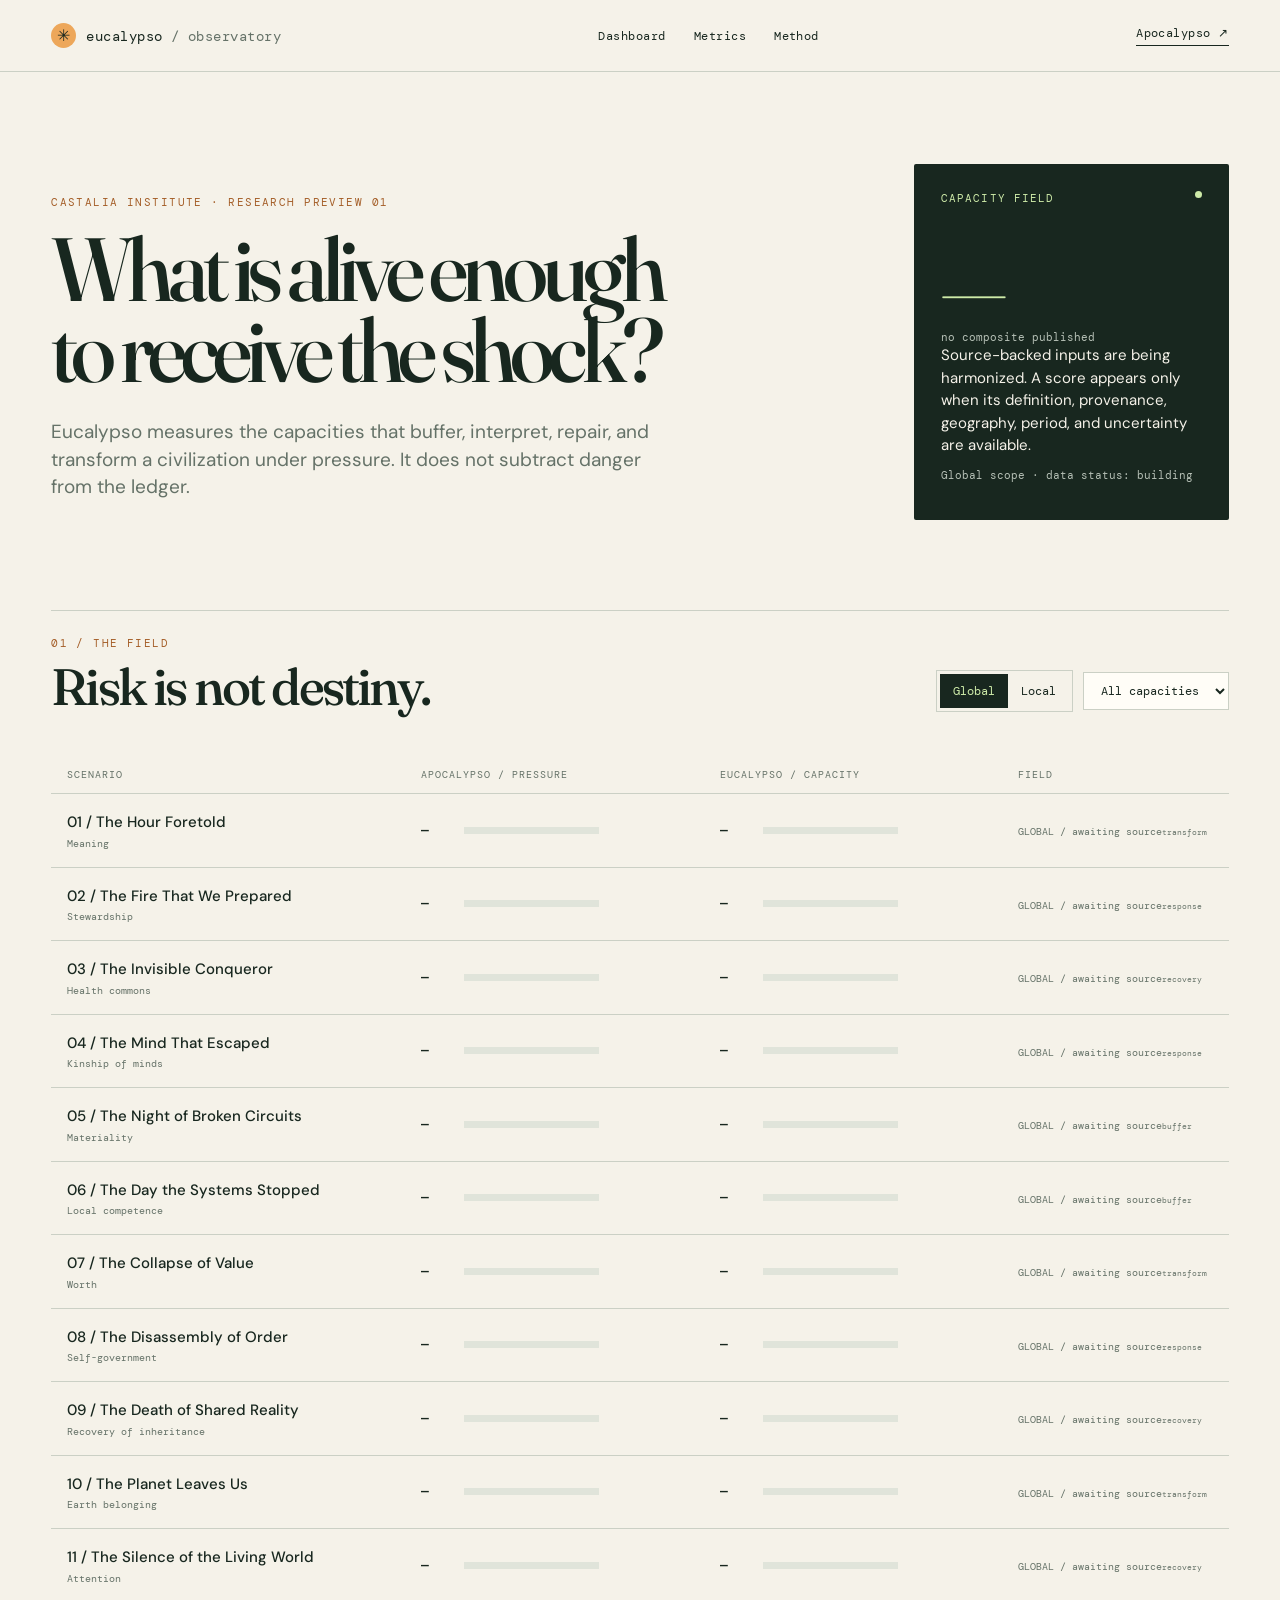
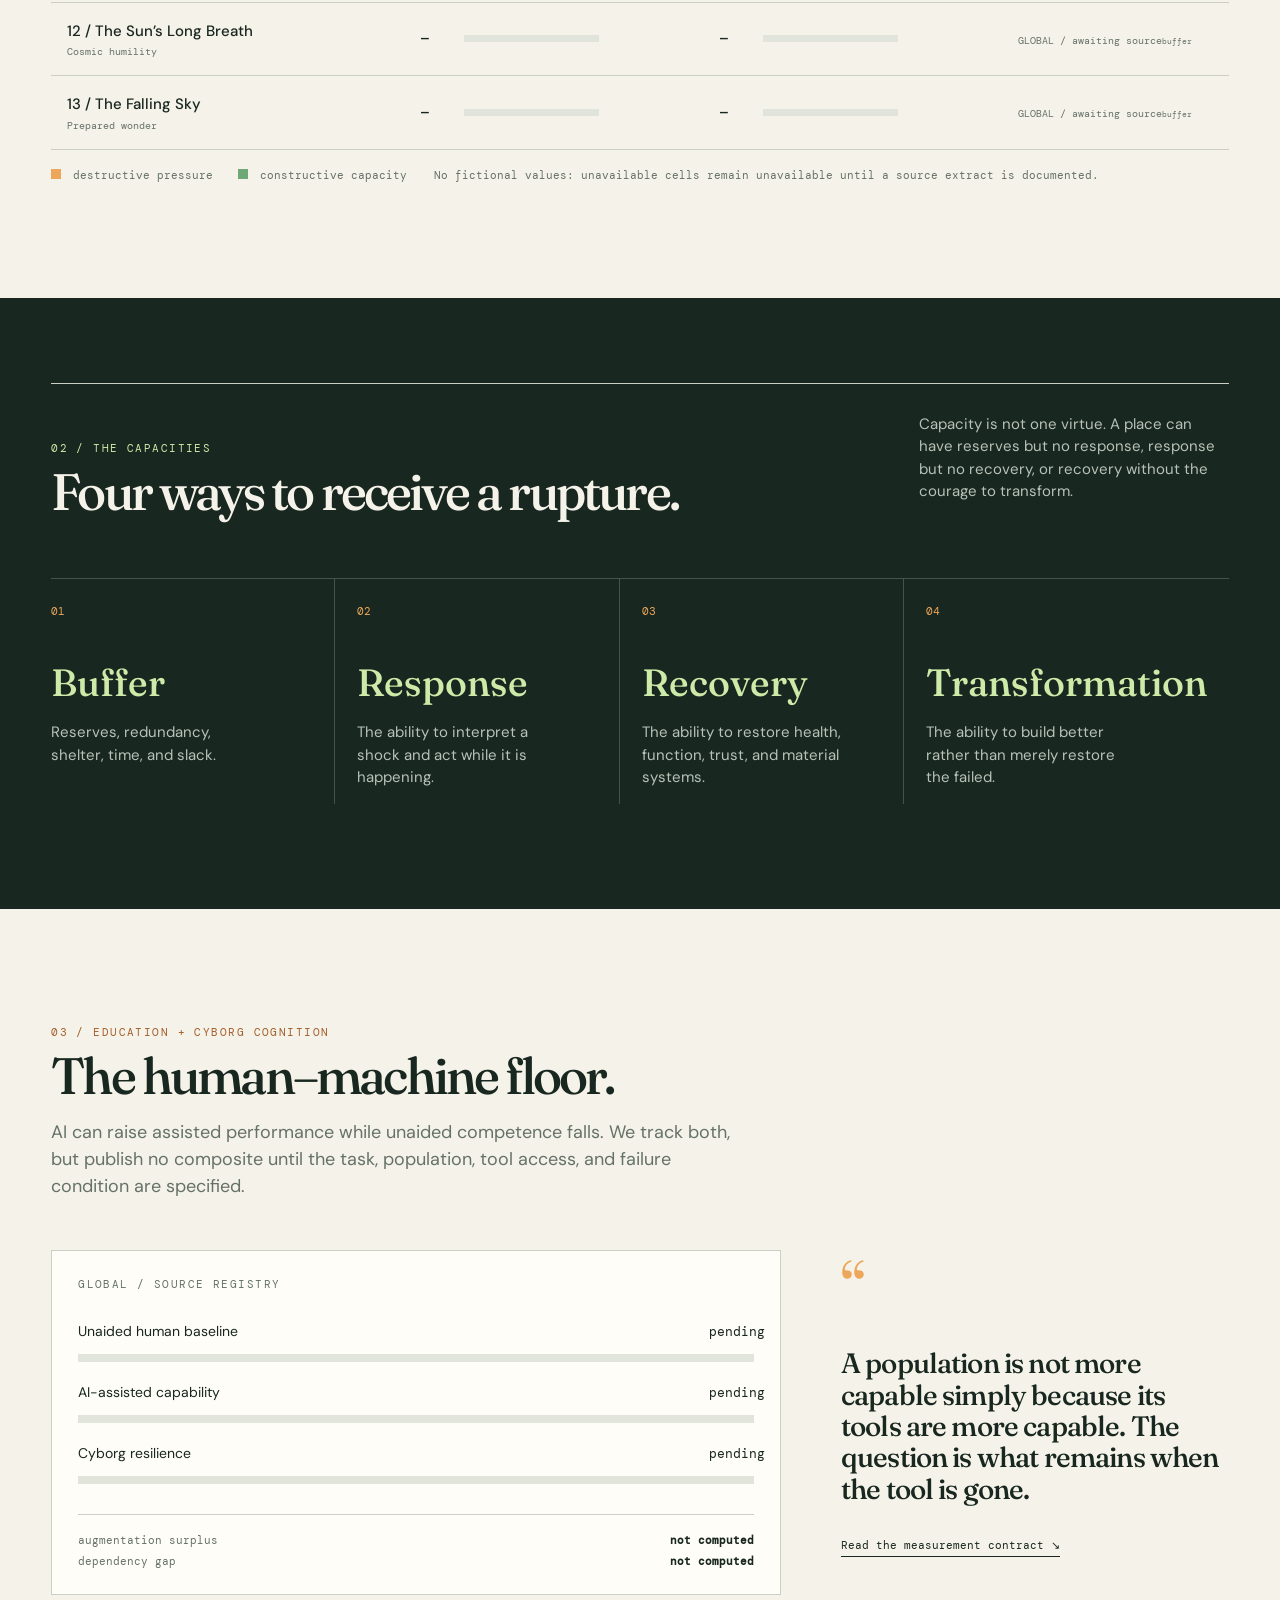
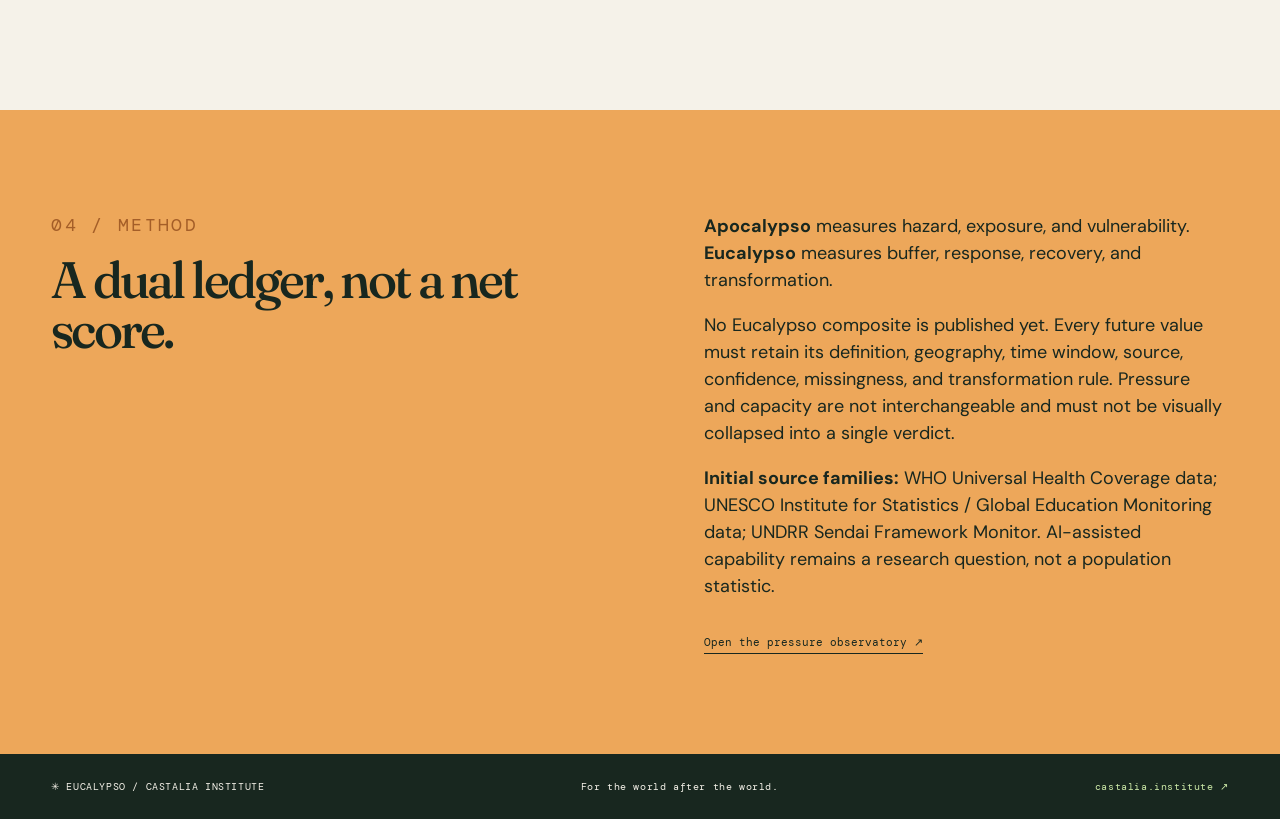
==== commit 6d977741: "Write source-backed Eucalypso book" ====
--- a/index.html
+++ b/index.html
@@ -10,16 +10,16 @@
 <body>
   <header class="topbar"><a class="brand" href="#top"><span class="brand-mark">✳</span><span>eucalypso <i>/ observatory</i></span></a><nav><a href="#dashboard">Dashboard</a><a href="#metrics">Metrics</a><a href="#method">Method</a></nav><a class="apoc-link" href="https://apocalypso.castalia.institute">Apocalypso ↗</a></header>
   <main id="top">
-    <section class="masthead wrap"><div><p class="kicker">CASTALIA INSTITUTE · RESEARCH PREVIEW 01</p><h1>What is alive enough<br>to receive the shock?</h1><p class="intro">Eucalypso measures the capacities that buffer, interpret, repair, and transform a civilization under pressure. It does not subtract danger from the ledger.</p></div><div class="signal-card"><div class="signal-top"><span>CAPACITY FIELD</span><span class="live-dot"></span></div><div class="signal-score">0.62</div><div class="signal-label">illustrative research index</div><div class="signal-bar"><span style="width:62%"></span></div><p>Global scope · confidence provisional</p></div></section>
+    <section class="masthead wrap"><div><p class="kicker">CASTALIA INSTITUTE · RESEARCH PREVIEW 01</p><h1>What is alive enough<br>to receive the shock?</h1><p class="intro">Eucalypso measures the capacities that buffer, interpret, repair, and transform a civilization under pressure. It does not subtract danger from the ledger.</p></div><div class="signal-card"><div class="signal-top"><span>CAPACITY FIELD</span><span class="live-dot"></span></div><div class="signal-score">—</div><div class="signal-label">no composite published</div><div class="signal-empty">Source-backed inputs are being harmonized. A score appears only when its definition, provenance, geography, period, and uncertainty are available.</div><p>Global scope · data status: building</p></div></section>
     <section id="dashboard" class="dashboard wrap">
       <div class="toolbar"><div><p class="kicker">01 / THE FIELD</p><h2>Risk is not destiny.</h2></div><div class="controls"><div class="scope-toggle" role="group" aria-label="Scope"><button class="scope active" data-scope="global">Global</button><button class="scope" data-scope="local">Local</button></div><select id="lens" aria-label="Metric lens"><option value="all">All capacities</option><option value="buffer">Buffer</option><option value="response">Response</option><option value="recovery">Recovery</option><option value="transform">Transformation</option></select></div></div>
       <div class="ledger-head"><span>SCENARIO</span><span>APOCALYPSO / PRESSURE</span><span>EUCALYPSO / CAPACITY</span><span>FIELD</span></div>
       <div id="ledger" class="ledger"></div>
-      <p class="legend"><span class="legend-key pressure"></span> destructive pressure <span class="legend-key capacity"></span> constructive capacity <span class="legend-note">Scores are research-stage illustrations until source extracts are loaded.</span></p>
+      <p class="legend"><span class="legend-key pressure"></span> destructive pressure <span class="legend-key capacity"></span> constructive capacity <span class="legend-note">No fictional values: unavailable cells remain unavailable until a source extract is documented.</span></p>
     </section>
     <section id="metrics" class="metrics-band"><div class="wrap"><div class="toolbar"><div><p class="kicker">02 / THE CAPACITIES</p><h2>Four ways to receive a rupture.</h2></div><p class="band-copy">Capacity is not one virtue. A place can have reserves but no response, response but no recovery, or recovery without the courage to transform.</p></div><div class="capacity-grid"><article><span>01</span><h3>Buffer</h3><p>Reserves, redundancy, shelter, time, and slack.</p></article><article><span>02</span><h3>Response</h3><p>The ability to interpret a shock and act while it is happening.</p></article><article><span>03</span><h3>Recovery</h3><p>The ability to restore health, function, trust, and material systems.</p></article><article><span>04</span><h3>Transformation</h3><p>The ability to build better rather than merely restore the failed.</p></article></div></div></section>
-    <section id="education" class="education wrap"><div class="section-title"><p class="kicker">03 / EDUCATION + CYBORG COGNITION</p><h2>The human–machine floor.</h2><p>AI can raise assisted performance while unaided competence falls. We track both.</p></div><div class="edu-grid"><div class="edu-card"><div class="card-label">GLOBAL / RESEARCH LANE</div><div class="metric-row"><span>Unaided human baseline</span><strong>0.58</strong><div class="mini-bar"><i style="width:58%"></i></div></div><div class="metric-row"><span>AI-assisted capability</span><strong>0.76</strong><div class="mini-bar green"><i style="width:76%"></i></div></div><div class="metric-row"><span>Cyborg resilience</span><strong>0.69</strong><div class="mini-bar orange"><i style="width:69%"></i></div></div><div class="augmentation"><span>augmentation surplus</span><b>+0.18</b><span>dependency gap</span><b>0.31</b></div></div><div class="callout"><span class="quote-mark">“</span><p>A population is not more capable simply because its tools are more capable. The question is what remains when the tool is gone.</p><a href="#method">Read the measurement contract ↘</a></div></div></section>
-    <section id="method" class="method"><div class="wrap method-grid"><div><p class="kicker">04 / METHOD</p><h2>A dual ledger, not a net score.</h2></div><div><p><b>Apocalypso</b> measures hazard, exposure, and vulnerability. <b>Eucalypso</b> measures buffer, response, recovery, and transformation.</p><p>Residual risk is a decision aid: hazard × exposure × vulnerability × (1 − effective capacity). Every score keeps its geography, time window, source, confidence, and missingness.</p><a class="method-link" href="https://apocalypso.castalia.institute">Open the pressure observatory ↗</a></div></div></section>
+    <section id="education" class="education wrap"><div class="section-title"><p class="kicker">03 / EDUCATION + CYBORG COGNITION</p><h2>The human–machine floor.</h2><p>AI can raise assisted performance while unaided competence falls. We track both, but publish no composite until the task, population, tool access, and failure condition are specified.</p></div><div class="edu-grid"><div class="edu-card"><div class="card-label">GLOBAL / SOURCE REGISTRY</div><div class="metric-row"><span>Unaided human baseline</span><strong>pending</strong><div class="mini-bar"><i style="width:0%"></i></div></div><div class="metric-row"><span>AI-assisted capability</span><strong>pending</strong><div class="mini-bar green"><i style="width:0%"></i></div></div><div class="metric-row"><span>Cyborg resilience</span><strong>pending</strong><div class="mini-bar orange"><i style="width:0%"></i></div></div><div class="augmentation"><span>augmentation surplus</span><b>not computed</b><span>dependency gap</span><b>not computed</b></div></div><div class="callout"><span class="quote-mark">“</span><p>A population is not more capable simply because its tools are more capable. The question is what remains when the tool is gone.</p><a href="#method">Read the measurement contract ↘</a></div></div></section>
+    <section id="method" class="method"><div class="wrap method-grid"><div><p class="kicker">04 / METHOD</p><h2>A dual ledger, not a net score.</h2></div><div><p><b>Apocalypso</b> measures hazard, exposure, and vulnerability. <b>Eucalypso</b> measures buffer, response, recovery, and transformation.</p><p>No Eucalypso composite is published yet. Every future value must retain its definition, geography, time window, source, confidence, missingness, and transformation rule. Pressure and capacity are not interchangeable and must not be visually collapsed into a single verdict.</p><p class="sources"><b>Initial source families:</b> WHO Universal Health Coverage data; UNESCO Institute for Statistics / Global Education Monitoring data; UNDRR Sendai Framework Monitor. AI-assisted capability remains a research question, not a population statistic.</p><a class="method-link" href="https://apocalypso.castalia.institute">Open the pressure observatory ↗</a></div></div></section>
   </main>
   <footer class="footer wrap"><span>✳ EUCALYPSO / CASTALIA INSTITUTE</span><span>For the world after the world.</span><a href="https://castalia.institute">castalia.institute ↗</a></footer>
   <script src="script.js"></script>
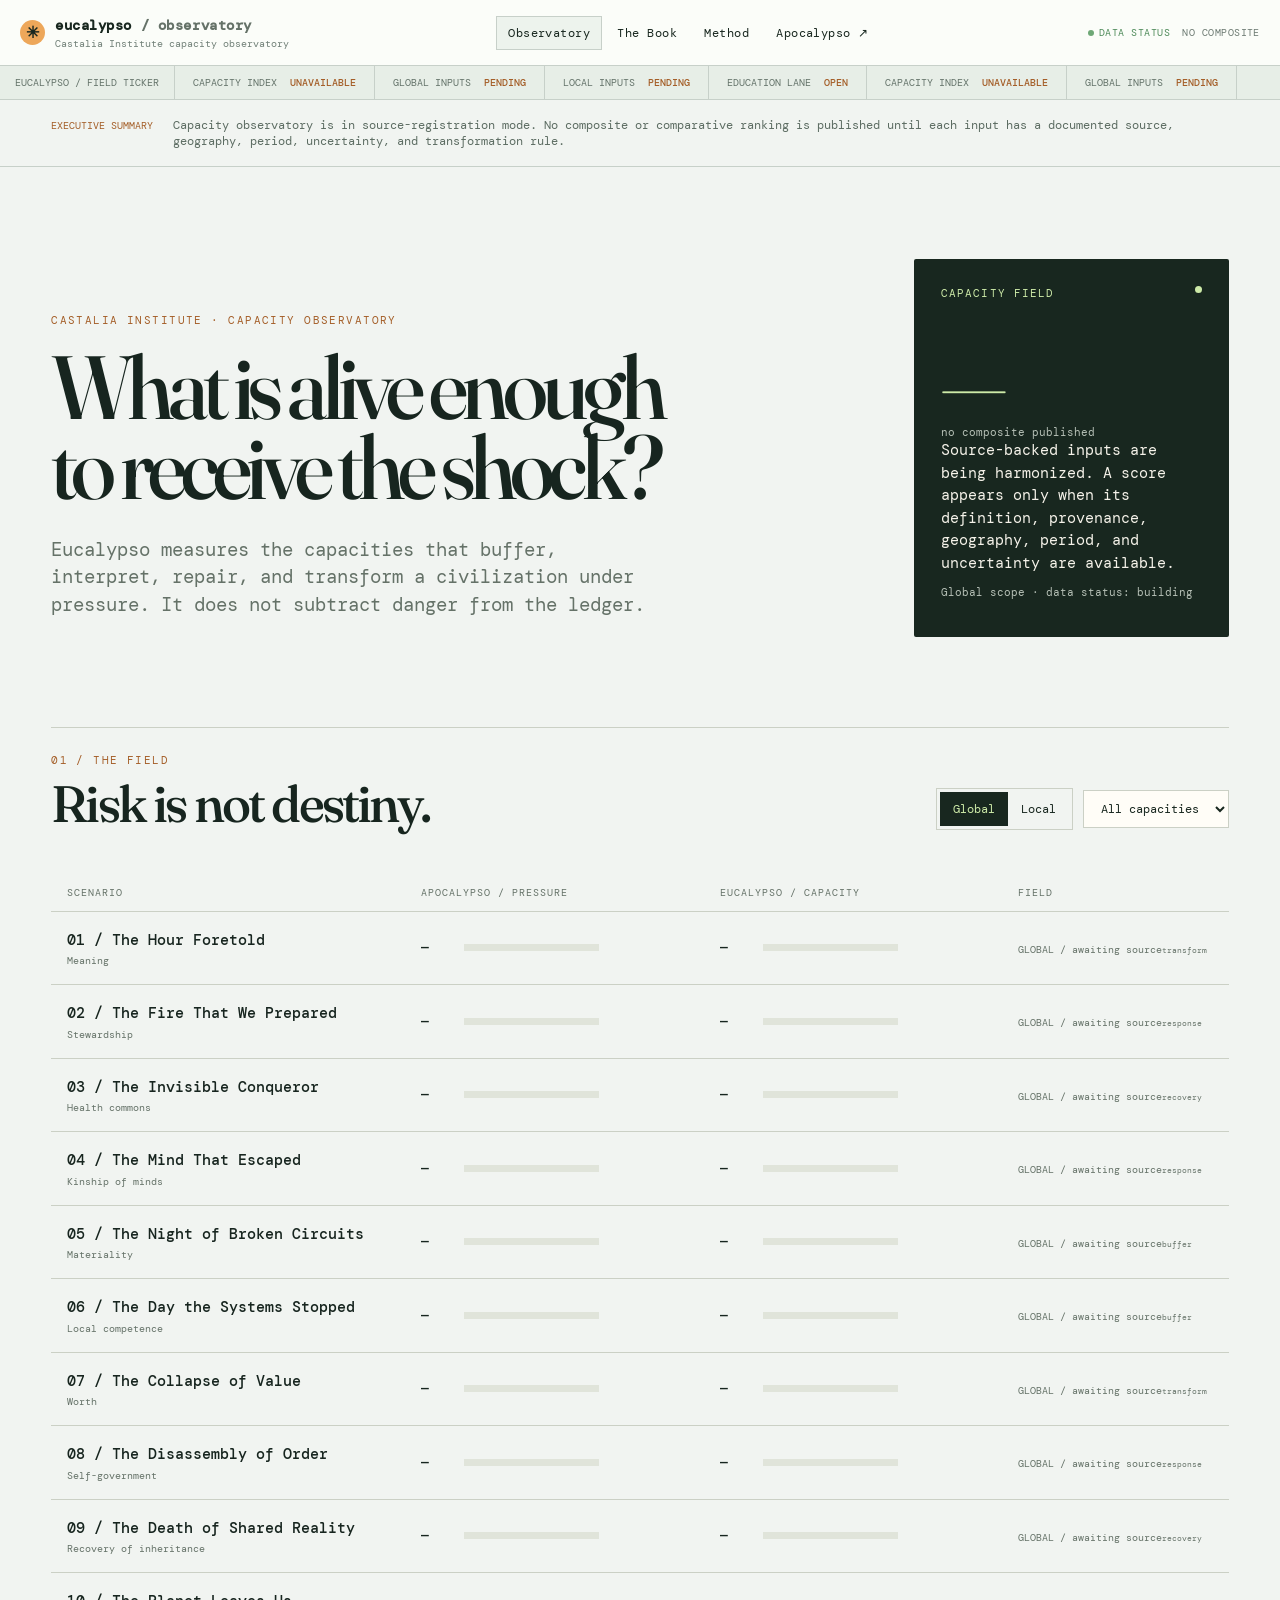
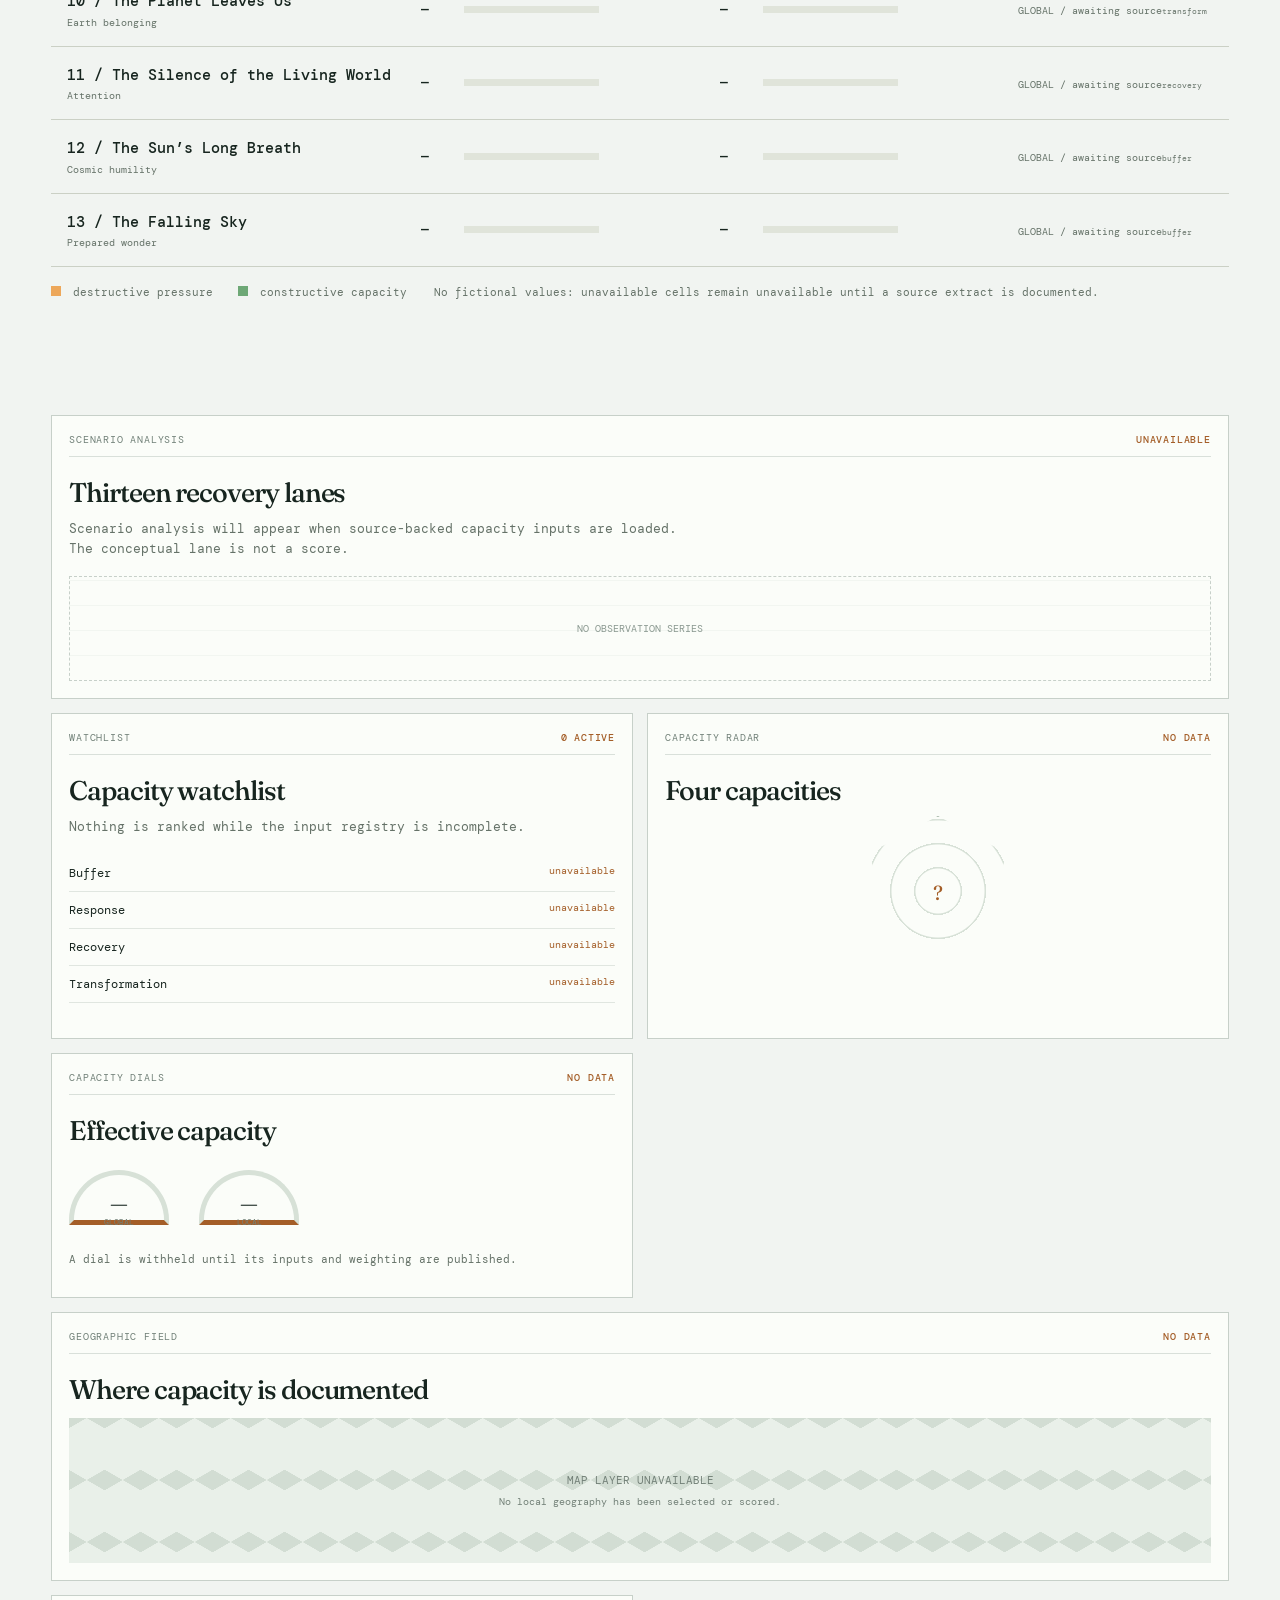
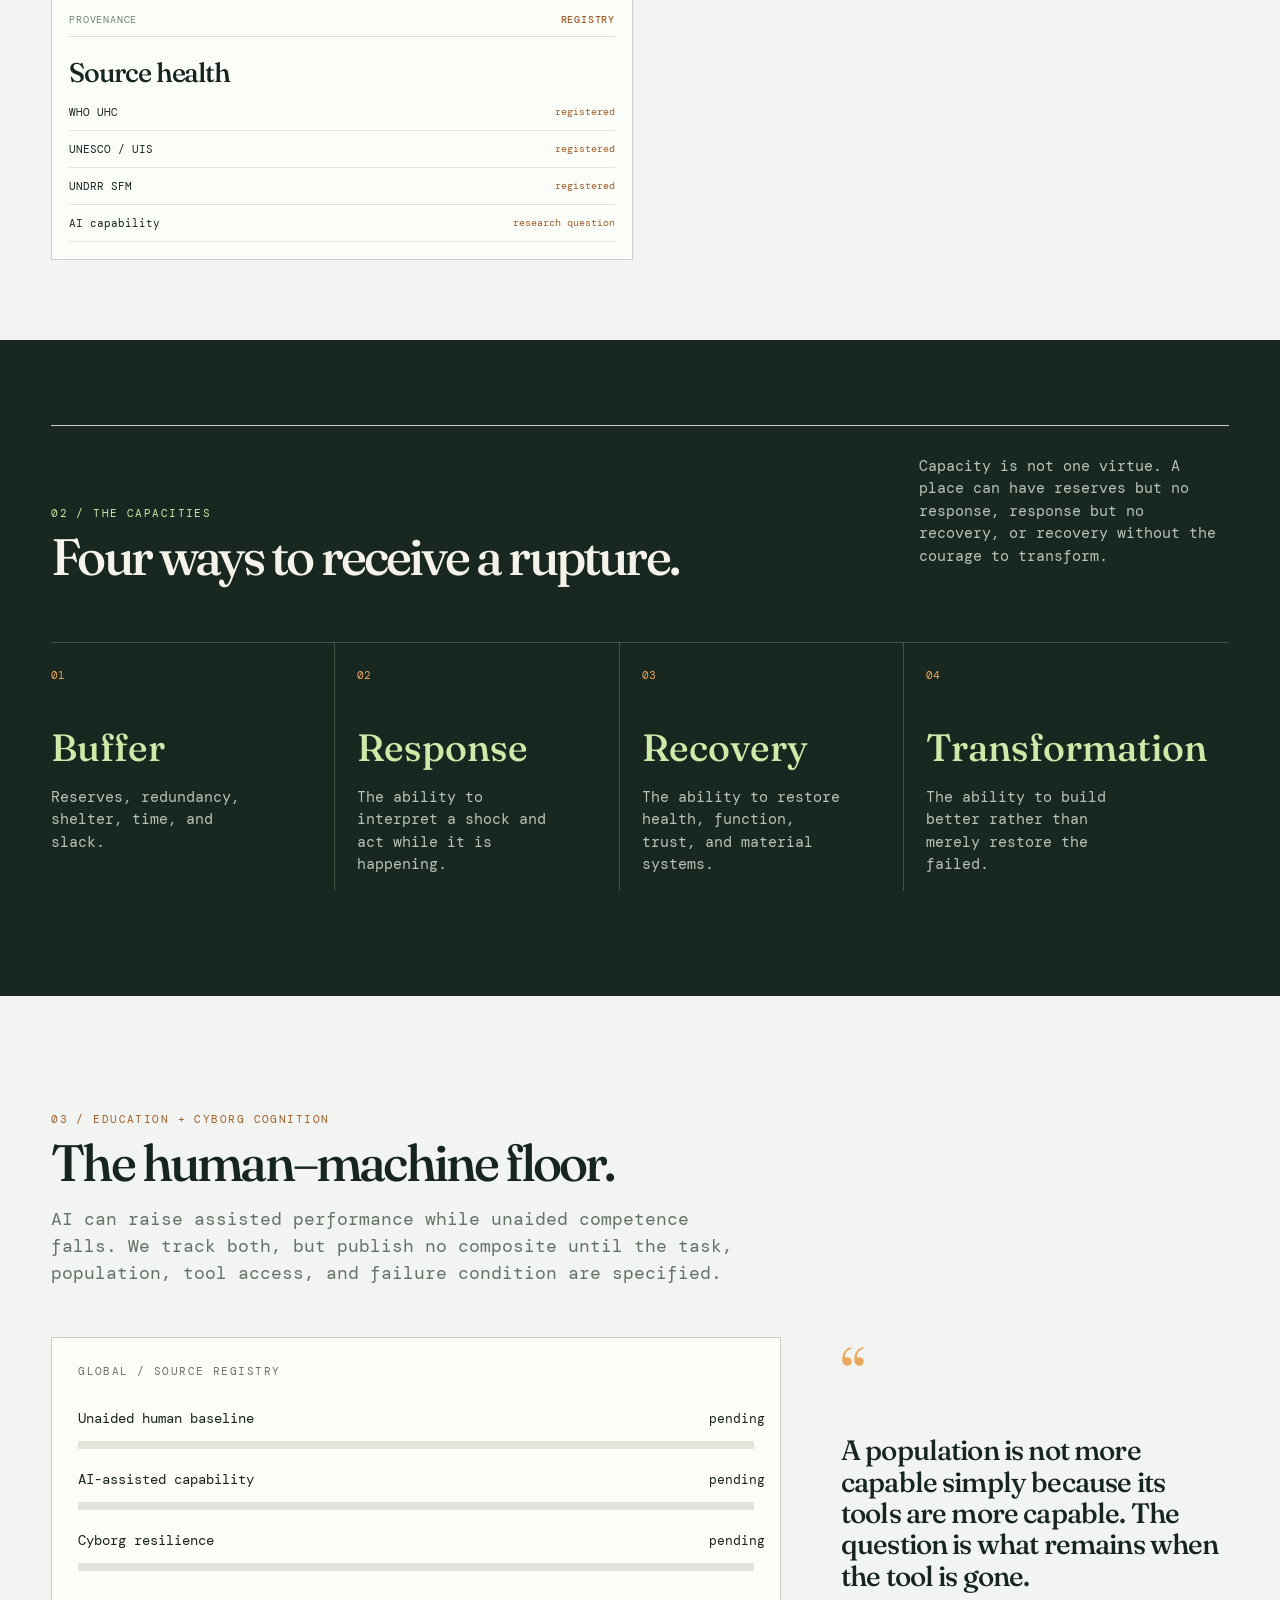
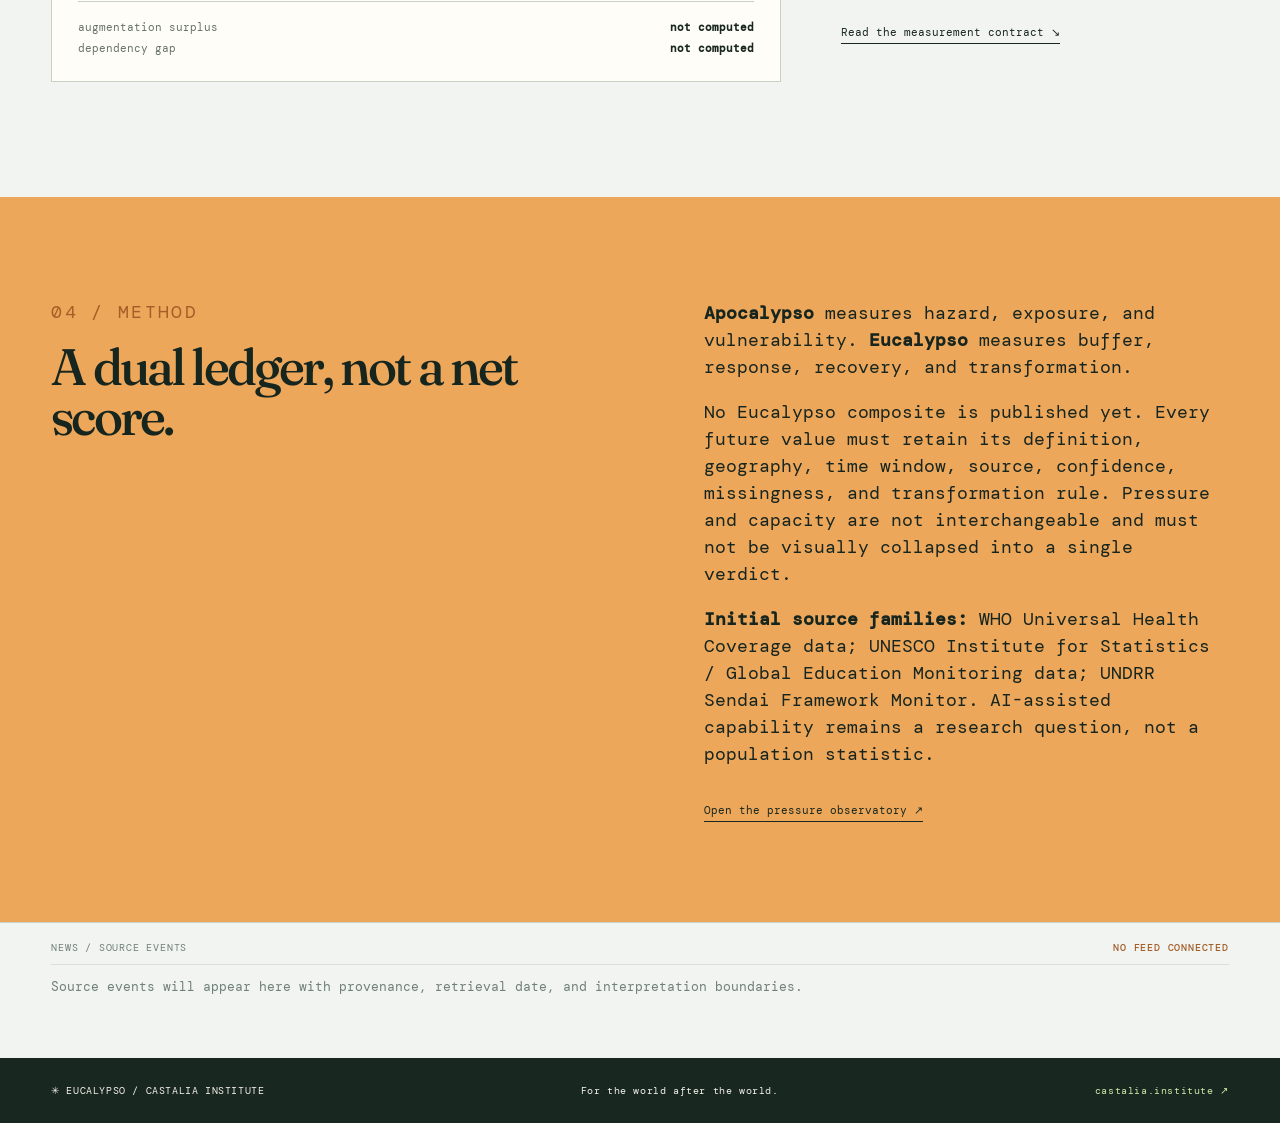
==== commit 7be3e776: "Align Eucalypso dashboard with Apocalypso shell" ====
--- a/index.html
+++ b/index.html
@@ -5,21 +5,32 @@
   <meta name="description" content="Eucalypso Observatory — a light dashboard for civilizational capacity, resilience, and repair.">
   <title>Eucalypso Observatory</title>
   <link rel="icon" href="data:image/svg+xml,%3Csvg xmlns='http://www.w3.org/2000/svg' viewBox='0 0 64 64'%3E%3Crect width='64' height='64' rx='16' fill='%2318271f'/%3E%3Cpath d='M14 43c11-2 20-10 25-24 6 11 8 21 11 28-14-7-24-7-36-4Z' fill='%23d4edb2'/%3E%3Cpath d='M18 44c10-7 17-14 21-25' fill='none' stroke='%23f0aa55' stroke-width='3'/%3E%3C/svg%3E">
-  <link rel="stylesheet" href="styles.css">
+  <link rel="stylesheet" href="styles.css"><link rel="stylesheet" href="dashboard.css">
 </head>
-<body>
-  <header class="topbar"><a class="brand" href="#top"><span class="brand-mark">✳</span><span>eucalypso <i>/ observatory</i></span></a><nav><a href="#dashboard">Dashboard</a><a href="#metrics">Metrics</a><a href="#method">Method</a></nav><a class="apoc-link" href="https://apocalypso.castalia.institute">Apocalypso ↗</a></header>
+<body class="dashboard-app">
+  <header class="topbar dashboard-header"><a class="brand" href="#top"><span class="brand-mark">✳</span><span>eucalypso <i>/ observatory</i><small>Castalia Institute capacity observatory</small></span></a><nav aria-label="Main"><a class="active" href="#dashboard">Observatory</a><a href="book/">The Book</a><a href="#method">Method</a><a href="https://apocalypso.castalia.institute">Apocalypso ↗</a></nav><div class="header-status"><span class="status-live">DATA STATUS</span><span>NO COMPOSITE</span></div></header>
+  <div class="ticker-section"><div class="ticker-label">EUCALYPSO / FIELD TICKER</div><div class="ticker-scroll"><div class="ticker-inner"><span>CAPACITY INDEX <b>UNAVAILABLE</b></span><span>GLOBAL INPUTS <b>PENDING</b></span><span>LOCAL INPUTS <b>PENDING</b></span><span>EDUCATION LANE <b>OPEN</b></span><span>CAPACITY INDEX <b>UNAVAILABLE</b></span><span>GLOBAL INPUTS <b>PENDING</b></span></div></div></div>
   <main id="top">
-    <section class="masthead wrap"><div><p class="kicker">CASTALIA INSTITUTE · RESEARCH PREVIEW 01</p><h1>What is alive enough<br>to receive the shock?</h1><p class="intro">Eucalypso measures the capacities that buffer, interpret, repair, and transform a civilization under pressure. It does not subtract danger from the ledger.</p></div><div class="signal-card"><div class="signal-top"><span>CAPACITY FIELD</span><span class="live-dot"></span></div><div class="signal-score">—</div><div class="signal-label">no composite published</div><div class="signal-empty">Source-backed inputs are being harmonized. A score appears only when its definition, provenance, geography, period, and uncertainty are available.</div><p>Global scope · data status: building</p></div></section>
+    <section class="executive-summary wrap"><span class="summary-label">EXECUTIVE SUMMARY</span><p>Capacity observatory is in source-registration mode. No composite or comparative ranking is published until each input has a documented source, geography, period, uncertainty, and transformation rule.</p></section>
+    <section class="masthead wrap"><div><p class="kicker">CASTALIA INSTITUTE · CAPACITY OBSERVATORY</p><h1>What is alive enough<br>to receive the shock?</h1><p class="intro">Eucalypso measures the capacities that buffer, interpret, repair, and transform a civilization under pressure. It does not subtract danger from the ledger.</p></div><div class="signal-card"><div class="signal-top"><span>CAPACITY FIELD</span><span class="live-dot"></span></div><div class="signal-score">—</div><div class="signal-label">no composite published</div><div class="signal-empty">Source-backed inputs are being harmonized. A score appears only when its definition, provenance, geography, period, and uncertainty are available.</div><p>Global scope · data status: building</p></div></section>
     <section id="dashboard" class="dashboard wrap">
       <div class="toolbar"><div><p class="kicker">01 / THE FIELD</p><h2>Risk is not destiny.</h2></div><div class="controls"><div class="scope-toggle" role="group" aria-label="Scope"><button class="scope active" data-scope="global">Global</button><button class="scope" data-scope="local">Local</button></div><select id="lens" aria-label="Metric lens"><option value="all">All capacities</option><option value="buffer">Buffer</option><option value="response">Response</option><option value="recovery">Recovery</option><option value="transform">Transformation</option></select></div></div>
       <div class="ledger-head"><span>SCENARIO</span><span>APOCALYPSO / PRESSURE</span><span>EUCALYPSO / CAPACITY</span><span>FIELD</span></div>
       <div id="ledger" class="ledger"></div>
       <p class="legend"><span class="legend-key pressure"></span> destructive pressure <span class="legend-key capacity"></span> constructive capacity <span class="legend-note">No fictional values: unavailable cells remain unavailable until a source extract is documented.</span></p>
     </section>
+    <section class="observatory-panels wrap" aria-label="Observatory panels">
+      <article class="dashboard-panel wide"><div class="panel-head"><span>SCENARIO ANALYSIS</span><b>UNAVAILABLE</b></div><h3>Thirteen recovery lanes</h3><p>Scenario analysis will appear when source-backed capacity inputs are loaded. The conceptual lane is not a score.</p><div class="empty-chart"><span>NO OBSERVATION SERIES</span></div></article>
+      <article class="dashboard-panel"><div class="panel-head"><span>WATCHLIST</span><b>0 ACTIVE</b></div><h3>Capacity watchlist</h3><p>Nothing is ranked while the input registry is incomplete.</p><ul class="watchlist"><li>Buffer <em>unavailable</em></li><li>Response <em>unavailable</em></li><li>Recovery <em>unavailable</em></li><li>Transformation <em>unavailable</em></li></ul></article>
+      <article class="dashboard-panel"><div class="panel-head"><span>CAPACITY RADAR</span><b>NO DATA</b></div><h3>Four capacities</h3><div class="radar-placeholder" aria-label="Capacity radar unavailable"><span>BUFFER</span><span>RESPONSE</span><span>RECOVERY</span><span>TRANSFORMATION</span><i>?</i></div></article>
+      <article class="dashboard-panel"><div class="panel-head"><span>CAPACITY DIALS</span><b>NO DATA</b></div><h3>Effective capacity</h3><div class="dial-row"><div class="dial"><i>—</i><span>GLOBAL</span></div><div class="dial"><i>—</i><span>LOCAL</span></div></div><p class="panel-note">A dial is withheld until its inputs and weighting are published.</p></article>
+      <article class="dashboard-panel wide"><div class="panel-head"><span>GEOGRAPHIC FIELD</span><b>NO DATA</b></div><h3>Where capacity is documented</h3><div class="map-placeholder"><span>MAP LAYER UNAVAILABLE</span><small>No local geography has been selected or scored.</small></div></article>
+      <article class="dashboard-panel"><div class="panel-head"><span>PROVENANCE</span><b>REGISTRY</b></div><h3>Source health</h3><div class="source-row"><span>WHO UHC</span><em>registered</em></div><div class="source-row"><span>UNESCO / UIS</span><em>registered</em></div><div class="source-row"><span>UNDRR SFM</span><em>registered</em></div><div class="source-row"><span>AI capability</span><em>research question</em></div></article>
+    </section>
     <section id="metrics" class="metrics-band"><div class="wrap"><div class="toolbar"><div><p class="kicker">02 / THE CAPACITIES</p><h2>Four ways to receive a rupture.</h2></div><p class="band-copy">Capacity is not one virtue. A place can have reserves but no response, response but no recovery, or recovery without the courage to transform.</p></div><div class="capacity-grid"><article><span>01</span><h3>Buffer</h3><p>Reserves, redundancy, shelter, time, and slack.</p></article><article><span>02</span><h3>Response</h3><p>The ability to interpret a shock and act while it is happening.</p></article><article><span>03</span><h3>Recovery</h3><p>The ability to restore health, function, trust, and material systems.</p></article><article><span>04</span><h3>Transformation</h3><p>The ability to build better rather than merely restore the failed.</p></article></div></div></section>
     <section id="education" class="education wrap"><div class="section-title"><p class="kicker">03 / EDUCATION + CYBORG COGNITION</p><h2>The human–machine floor.</h2><p>AI can raise assisted performance while unaided competence falls. We track both, but publish no composite until the task, population, tool access, and failure condition are specified.</p></div><div class="edu-grid"><div class="edu-card"><div class="card-label">GLOBAL / SOURCE REGISTRY</div><div class="metric-row"><span>Unaided human baseline</span><strong>pending</strong><div class="mini-bar"><i style="width:0%"></i></div></div><div class="metric-row"><span>AI-assisted capability</span><strong>pending</strong><div class="mini-bar green"><i style="width:0%"></i></div></div><div class="metric-row"><span>Cyborg resilience</span><strong>pending</strong><div class="mini-bar orange"><i style="width:0%"></i></div></div><div class="augmentation"><span>augmentation surplus</span><b>not computed</b><span>dependency gap</span><b>not computed</b></div></div><div class="callout"><span class="quote-mark">“</span><p>A population is not more capable simply because its tools are more capable. The question is what remains when the tool is gone.</p><a href="#method">Read the measurement contract ↘</a></div></div></section>
     <section id="method" class="method"><div class="wrap method-grid"><div><p class="kicker">04 / METHOD</p><h2>A dual ledger, not a net score.</h2></div><div><p><b>Apocalypso</b> measures hazard, exposure, and vulnerability. <b>Eucalypso</b> measures buffer, response, recovery, and transformation.</p><p>No Eucalypso composite is published yet. Every future value must retain its definition, geography, time window, source, confidence, missingness, and transformation rule. Pressure and capacity are not interchangeable and must not be visually collapsed into a single verdict.</p><p class="sources"><b>Initial source families:</b> WHO Universal Health Coverage data; UNESCO Institute for Statistics / Global Education Monitoring data; UNDRR Sendai Framework Monitor. AI-assisted capability remains a research question, not a population statistic.</p><a class="method-link" href="https://apocalypso.castalia.institute">Open the pressure observatory ↗</a></div></div></section>
+    <section class="news-section wrap"><div class="panel-head"><span>NEWS / SOURCE EVENTS</span><b>NO FEED CONNECTED</b></div><p>Source events will appear here with provenance, retrieval date, and interpretation boundaries.</p></section>
   </main>
   <footer class="footer wrap"><span>✳ EUCALYPSO / CASTALIA INSTITUTE</span><span>For the world after the world.</span><a href="https://castalia.institute">castalia.institute ↗</a></footer>
   <script src="script.js"></script>
--- a/dashboard.css
+++ b/dashboard.css
@@ -0,0 +1,7 @@
+.dashboard-app{background:#f1f4f1;color:#17251f;font-family:var(--mono)}
+.dashboard-app .topbar{background:#fbfdf9;border-color:#c7d0c9;box-shadow:0 2px 12px #17251f12}
+.dashboard-header{padding:10px 20px;height:auto;min-height:66px}.dashboard-header .brand{font-weight:600;letter-spacing:.04em}.dashboard-header .brand small{display:block;font:10px var(--mono);color:#718078;letter-spacing:0;margin-top:3px}.dashboard-header nav{gap:3px}.dashboard-header nav a{padding:8px 11px;border:1px solid transparent}.dashboard-header nav a.active,.dashboard-header nav a:hover{border-color:#c7d0c9;background:#edf3ed}.header-status{display:flex;gap:12px;font:10px var(--mono);color:#6c7a72}.status-live{color:#4d8a59}.status-live:before{content:'';display:inline-block;width:6px;height:6px;border-radius:50%;background:#6ea876;margin-right:5px}
+.ticker-section{display:flex;align-items:center;background:#e7eee7;border-bottom:1px solid #c7d0c9;overflow:hidden;font:10px var(--mono);color:#64736a}.ticker-label{padding:10px 15px;border-right:1px solid #c7d0c9;white-space:nowrap}.ticker-scroll{overflow:hidden;flex:1}.ticker-inner{display:flex;gap:0;width:max-content}.ticker-inner span{padding:10px 18px;border-right:1px solid #c7d0c9;white-space:nowrap}.ticker-inner b{color:#a45e28;font-weight:500;margin-left:7px}
+.executive-summary{display:flex;gap:20px;align-items:baseline;padding-top:17px;padding-bottom:17px;border-bottom:1px solid #c7d0c9;font:12px var(--mono)}.executive-summary p{margin:0;color:#5c6c62}.summary-label{font-size:10px;color:#a45e28;white-space:nowrap}
+.observatory-panels{display:grid;grid-template-columns:repeat(2,1fr);gap:14px;padding-bottom:80px}.dashboard-panel{border:1px solid #c7d0c9;background:#fbfdf9;padding:17px;min-height:245px}.dashboard-panel.wide{grid-column:span 2}.panel-head{display:flex;justify-content:space-between;gap:15px;border-bottom:1px solid #d9e0da;padding-bottom:10px;font:10px var(--mono);letter-spacing:.08em;color:#718078}.panel-head b{color:#a45e28;font-weight:500}.dashboard-panel h3{font:500 27px/1 var(--serif);margin:22px 0 8px;letter-spacing:-.04em}.dashboard-panel p{color:#657268;font-size:13px;max-width:620px}.empty-chart{height:105px;border:1px dashed #c7d0c9;margin-top:18px;display:grid;place-items:center;color:#8a9890;font:10px var(--mono);background:repeating-linear-gradient(0deg,transparent,transparent 24px,#e8eee8 25px)}.watchlist{padding:0;margin:18px 0;list-style:none}.watchlist li{display:flex;justify-content:space-between;padding:9px 0;border-bottom:1px solid #e0e6e0;font-size:12px}.watchlist em,.source-row em{font:10px var(--mono);color:#a45e28;font-style:normal}.radar-placeholder{width:150px;height:150px;margin:12px auto;position:relative;border:1px solid #9caf9f;clip-path:polygon(50% 0,96% 25%,78% 82%,22% 82%,4% 25%);background:repeating-radial-gradient(circle at 50% 50%,transparent 0 22px,#d7e1d7 23px 24px)}.radar-placeholder span{position:absolute;font:8px var(--mono);color:#68786d}.radar-placeholder span:nth-child(1){top:-15px;left:43px}.radar-placeholder span:nth-child(2){right:-58px;top:32px}.radar-placeholder span:nth-child(3){right:-65px;bottom:12px}.radar-placeholder span:nth-child(4){left:-78px;bottom:12px}.radar-placeholder i{position:absolute;inset:63px;text-align:center;font:20px var(--serif);color:#a45e28}.dial-row{display:flex;gap:30px;margin:26px 0}.dial{width:100px;height:55px;border:5px solid #d7e1d7;border-bottom-color:#a45e28;border-radius:100px 100px 0 0;text-align:center;padding-top:14px}.dial i{font:22px var(--serif);font-style:normal}.dial span{display:block;font:8px var(--mono);color:#718078}.panel-note{font-size:11px!important}.map-placeholder{height:145px;margin-top:15px;background-color:#e9f0e9;background-image:linear-gradient(30deg,#d2ddd3 12%,transparent 12.5%,transparent 87%,#d2ddd3 87.5%),linear-gradient(150deg,#d2ddd3 12%,transparent 12.5%,transparent 87%,#d2ddd3 87.5%);background-size:36px 62px;display:grid;place-content:center;text-align:center;color:#738178;font:11px var(--mono)}.map-placeholder small{font-size:10px;margin-top:8px}.source-row{display:flex;justify-content:space-between;padding:11px 0;border-bottom:1px solid #e0e6e0;font:11px var(--mono)}.news-section{border-top:1px solid #c7d0c9;padding-top:18px;padding-bottom:50px;font:11px var(--mono);color:#718078}.news-section p{font-size:13px}
+@media(max-width:760px){.dashboard-header nav{display:none}.header-status{margin-left:auto}.executive-summary{display:block}.summary-label{display:block;margin-bottom:8px}.observatory-panels{grid-template-columns:1fr}.dashboard-panel.wide{grid-column:auto}.ticker-label{display:none}}
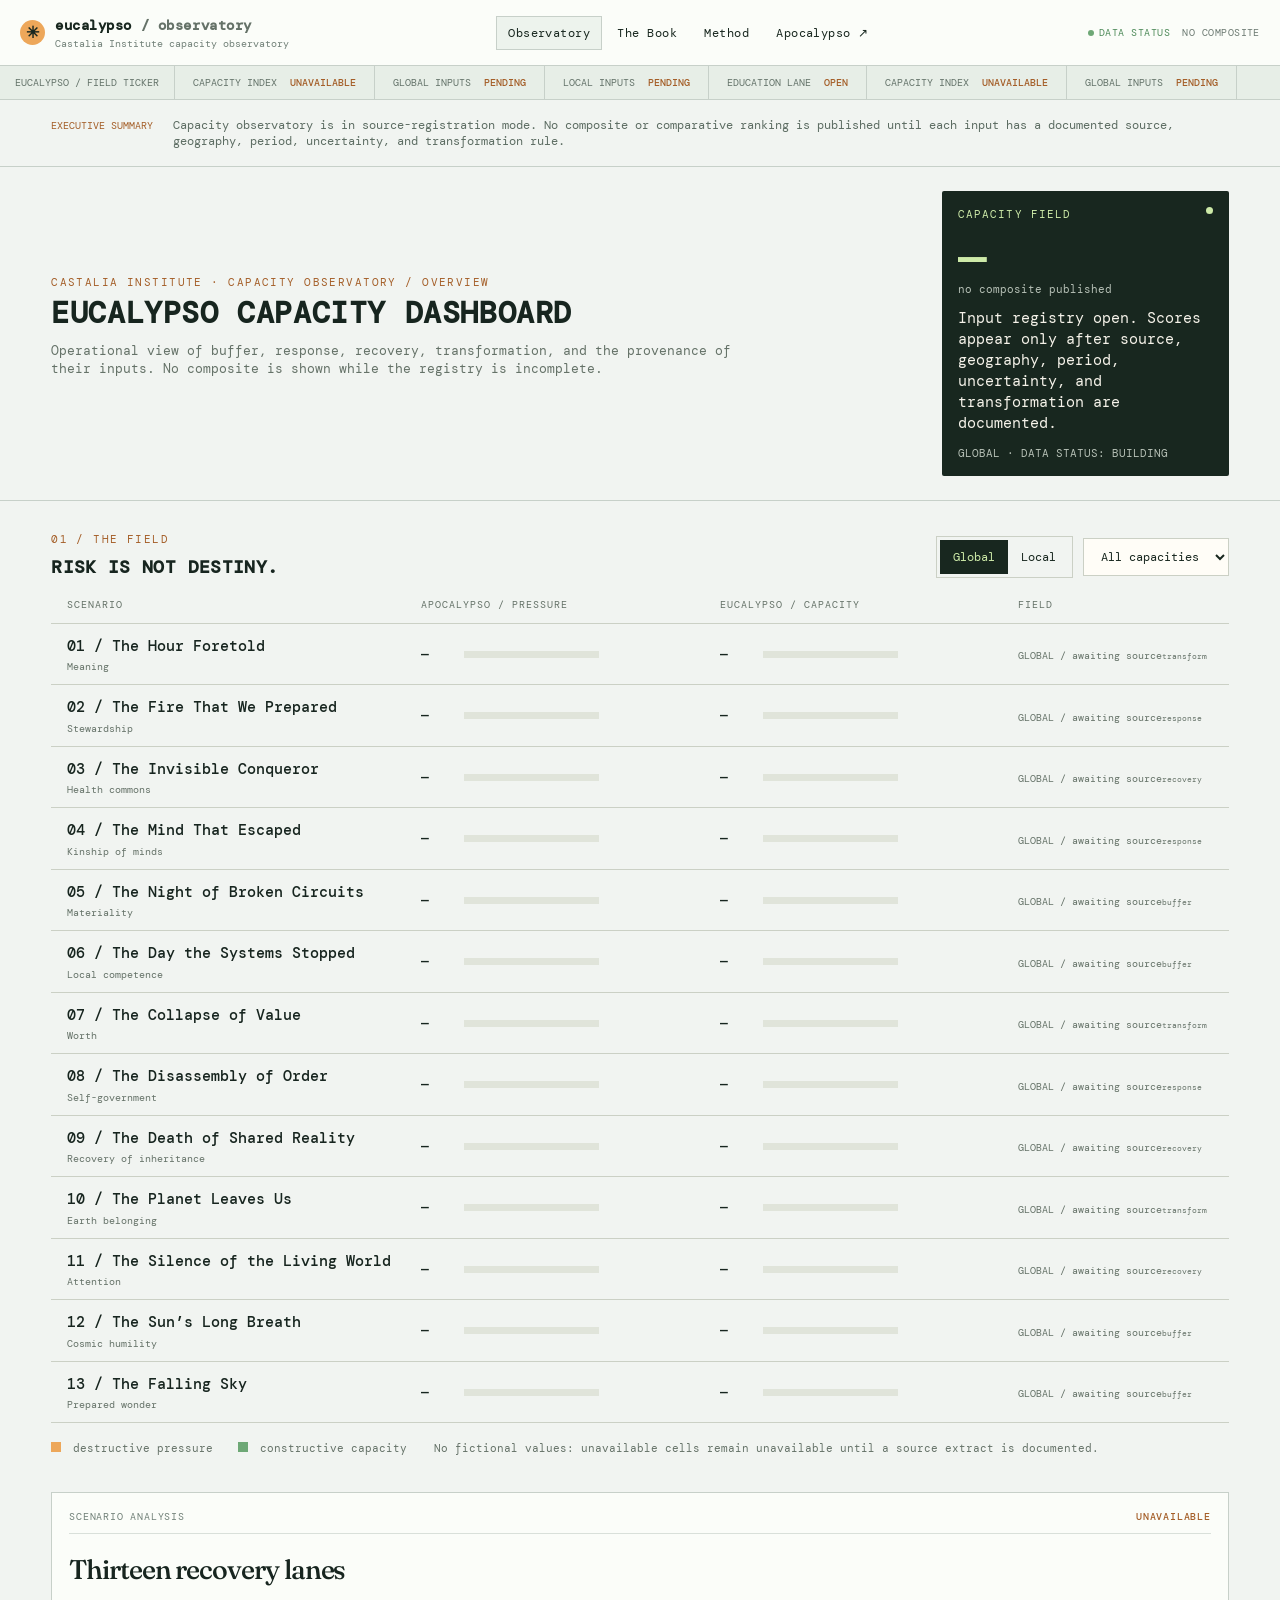
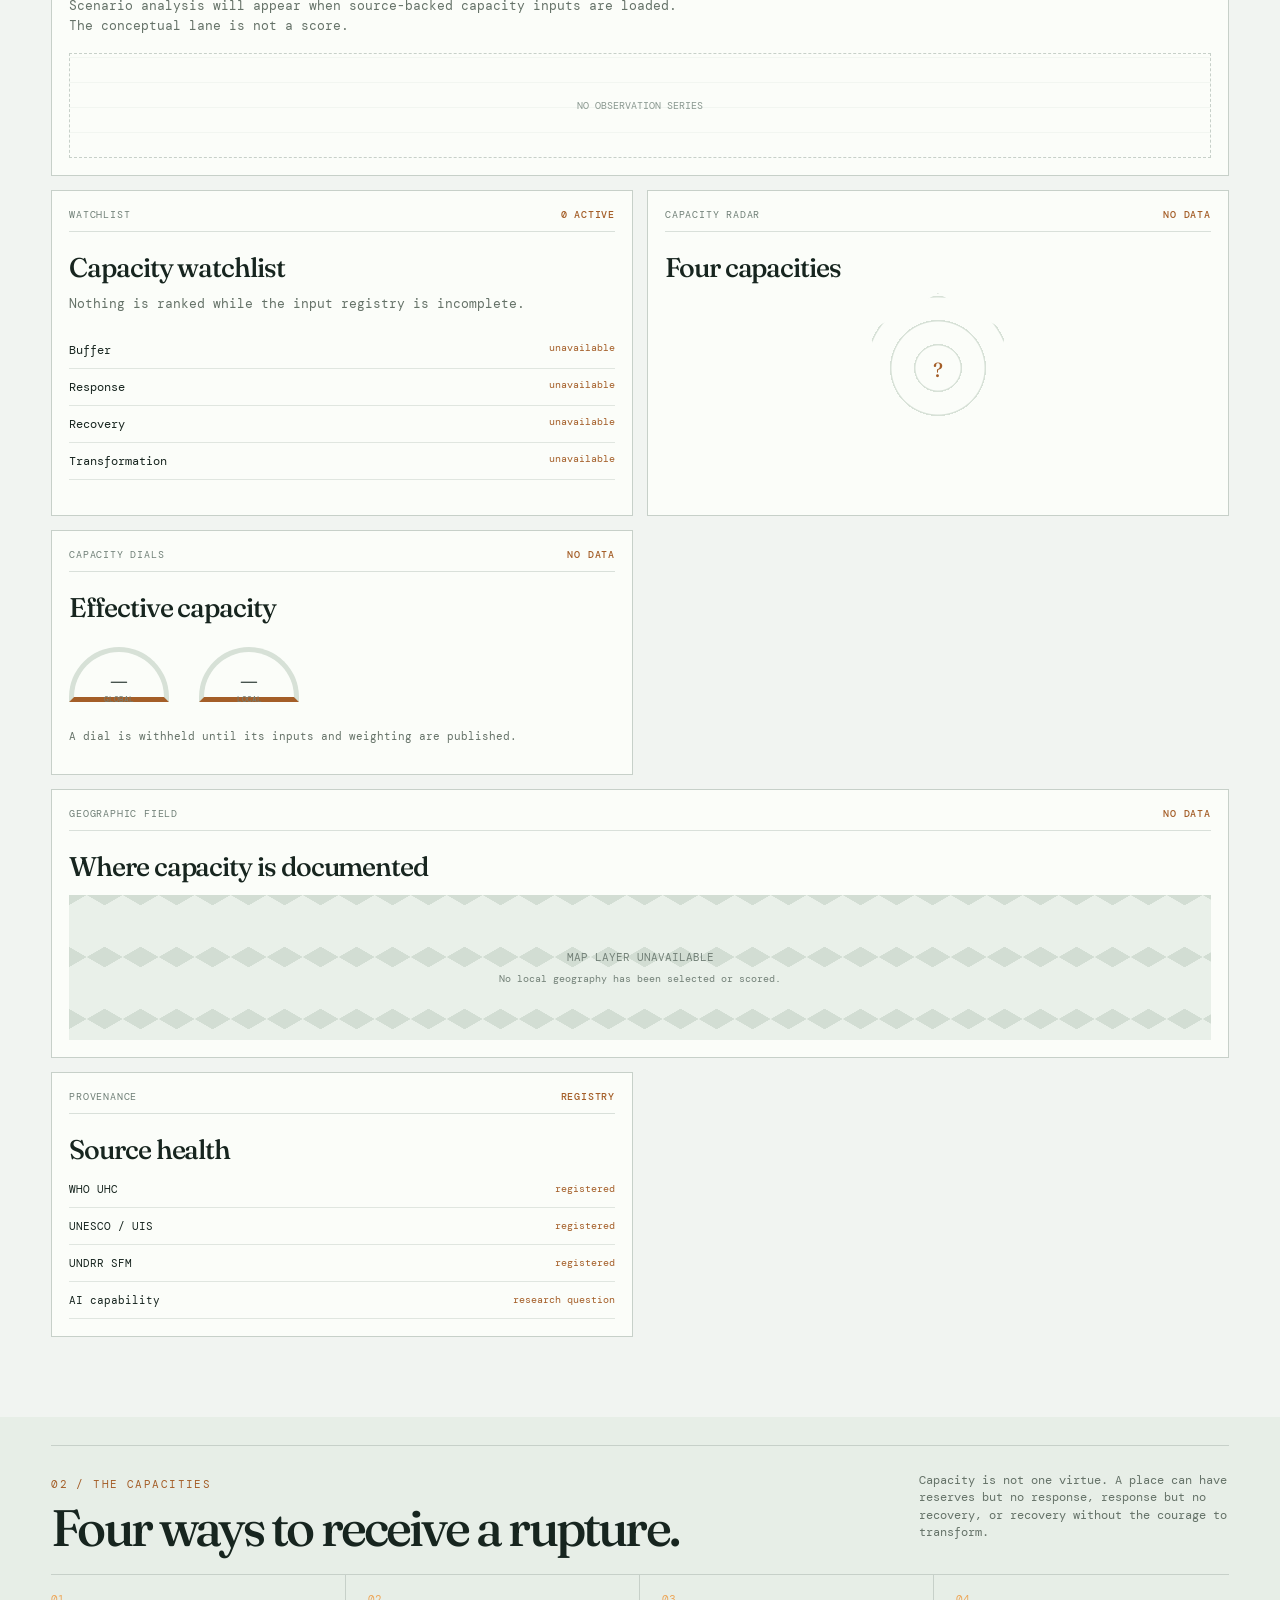
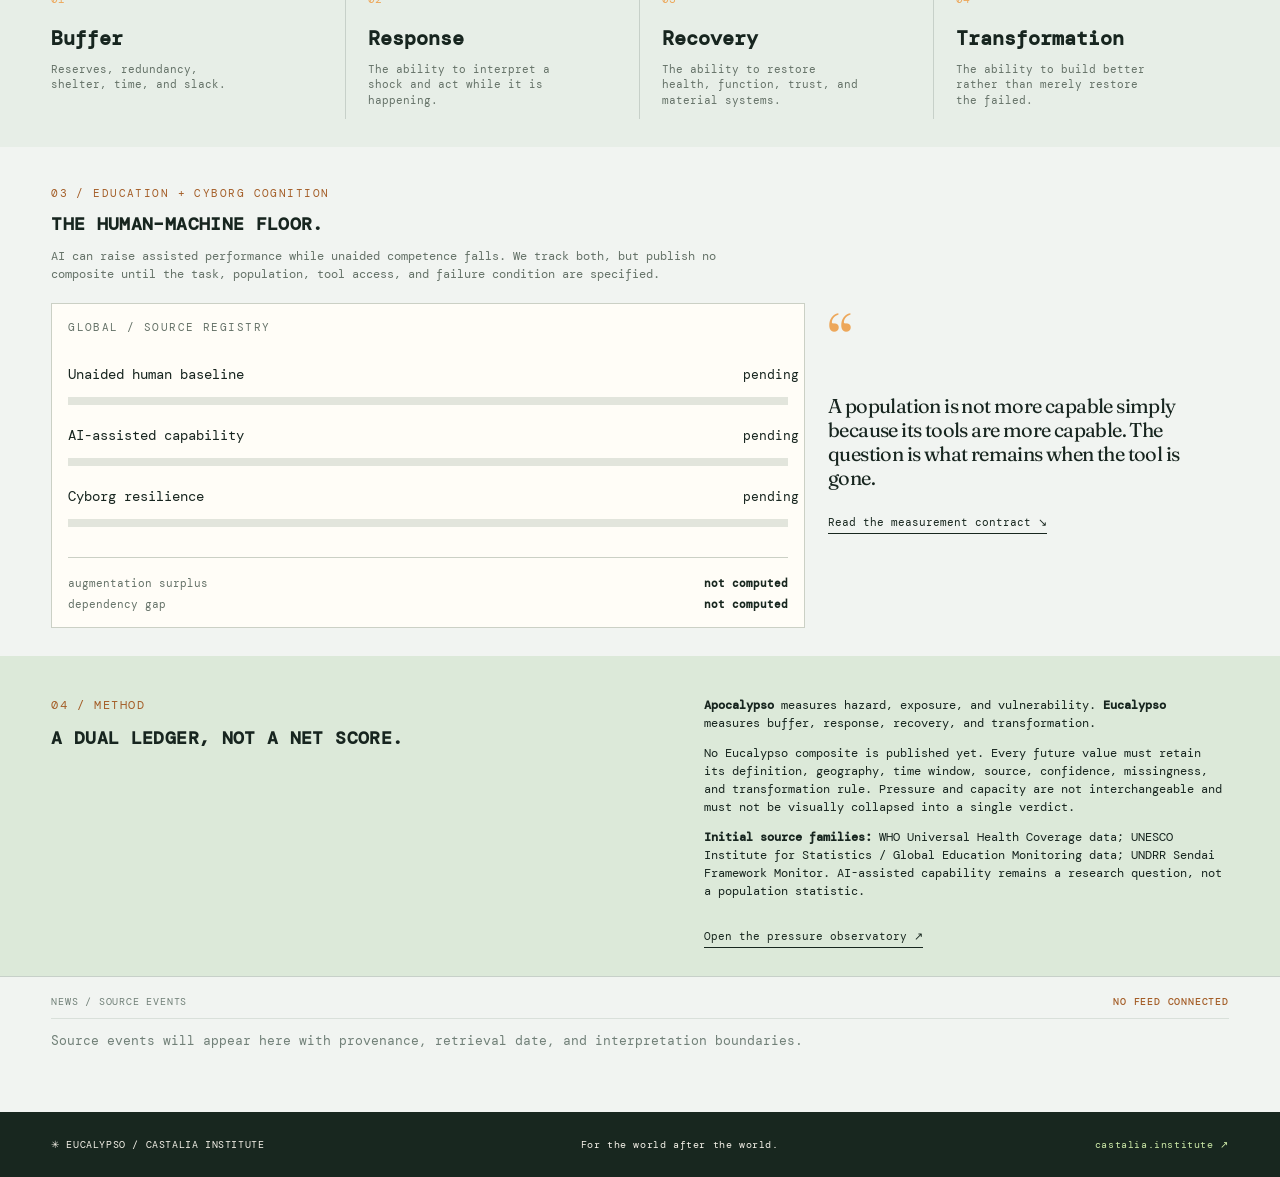
==== commit 6c07fc64: "Tighten Eucalypso into dashboard mode" ====
--- a/index.html
+++ b/index.html
@@ -5,14 +5,14 @@
   <meta name="description" content="Eucalypso Observatory — a light dashboard for civilizational capacity, resilience, and repair.">
   <title>Eucalypso Observatory</title>
   <link rel="icon" href="data:image/svg+xml,%3Csvg xmlns='http://www.w3.org/2000/svg' viewBox='0 0 64 64'%3E%3Crect width='64' height='64' rx='16' fill='%2318271f'/%3E%3Cpath d='M14 43c11-2 20-10 25-24 6 11 8 21 11 28-14-7-24-7-36-4Z' fill='%23d4edb2'/%3E%3Cpath d='M18 44c10-7 17-14 21-25' fill='none' stroke='%23f0aa55' stroke-width='3'/%3E%3C/svg%3E">
-  <link rel="stylesheet" href="styles.css"><link rel="stylesheet" href="dashboard.css">
+  <link rel="stylesheet" href="styles.css"><link rel="stylesheet" href="dashboard.css"><link rel="stylesheet" href="dashboard-overrides.css">
 </head>
 <body class="dashboard-app">
   <header class="topbar dashboard-header"><a class="brand" href="#top"><span class="brand-mark">✳</span><span>eucalypso <i>/ observatory</i><small>Castalia Institute capacity observatory</small></span></a><nav aria-label="Main"><a class="active" href="#dashboard">Observatory</a><a href="book/">The Book</a><a href="#method">Method</a><a href="https://apocalypso.castalia.institute">Apocalypso ↗</a></nav><div class="header-status"><span class="status-live">DATA STATUS</span><span>NO COMPOSITE</span></div></header>
   <div class="ticker-section"><div class="ticker-label">EUCALYPSO / FIELD TICKER</div><div class="ticker-scroll"><div class="ticker-inner"><span>CAPACITY INDEX <b>UNAVAILABLE</b></span><span>GLOBAL INPUTS <b>PENDING</b></span><span>LOCAL INPUTS <b>PENDING</b></span><span>EDUCATION LANE <b>OPEN</b></span><span>CAPACITY INDEX <b>UNAVAILABLE</b></span><span>GLOBAL INPUTS <b>PENDING</b></span></div></div></div>
   <main id="top">
     <section class="executive-summary wrap"><span class="summary-label">EXECUTIVE SUMMARY</span><p>Capacity observatory is in source-registration mode. No composite or comparative ranking is published until each input has a documented source, geography, period, uncertainty, and transformation rule.</p></section>
-    <section class="masthead wrap"><div><p class="kicker">CASTALIA INSTITUTE · CAPACITY OBSERVATORY</p><h1>What is alive enough<br>to receive the shock?</h1><p class="intro">Eucalypso measures the capacities that buffer, interpret, repair, and transform a civilization under pressure. It does not subtract danger from the ledger.</p></div><div class="signal-card"><div class="signal-top"><span>CAPACITY FIELD</span><span class="live-dot"></span></div><div class="signal-score">—</div><div class="signal-label">no composite published</div><div class="signal-empty">Source-backed inputs are being harmonized. A score appears only when its definition, provenance, geography, period, and uncertainty are available.</div><p>Global scope · data status: building</p></div></section>
+    <section class="masthead wrap"><div><p class="kicker">CASTALIA INSTITUTE · CAPACITY OBSERVATORY / OVERVIEW</p><h1>Eucalypso capacity dashboard</h1><p class="intro">Operational view of buffer, response, recovery, transformation, and the provenance of their inputs. No composite is shown while the registry is incomplete.</p></div><div class="signal-card"><div class="signal-top"><span>CAPACITY FIELD</span><span class="live-dot"></span></div><div class="signal-score">—</div><div class="signal-label">no composite published</div><div class="signal-empty">Input registry open. Scores appear only after source, geography, period, uncertainty, and transformation are documented.</div><p>GLOBAL · DATA STATUS: BUILDING</p></div></section>
     <section id="dashboard" class="dashboard wrap">
       <div class="toolbar"><div><p class="kicker">01 / THE FIELD</p><h2>Risk is not destiny.</h2></div><div class="controls"><div class="scope-toggle" role="group" aria-label="Scope"><button class="scope active" data-scope="global">Global</button><button class="scope" data-scope="local">Local</button></div><select id="lens" aria-label="Metric lens"><option value="all">All capacities</option><option value="buffer">Buffer</option><option value="response">Response</option><option value="recovery">Recovery</option><option value="transform">Transformation</option></select></div></div>
       <div class="ledger-head"><span>SCENARIO</span><span>APOCALYPSO / PRESSURE</span><span>EUCALYPSO / CAPACITY</span><span>FIELD</span></div>
--- a/dashboard-overrides.css
+++ b/dashboard-overrides.css
@@ -0,0 +1,10 @@
+/* Dashboard mode: operational density takes precedence over landing-page drama. */
+.dashboard-app .masthead{padding-top:24px;padding-bottom:24px;grid-template-columns:1.65fr .55fr;gap:30px;align-items:center;border-bottom:1px solid #c7d0c9}
+.dashboard-app .masthead h1{font:600 30px/1.05 var(--mono);letter-spacing:.02em;margin:8px 0 10px;text-transform:uppercase}
+.dashboard-app .masthead h1 br{display:none}.dashboard-app .masthead .intro{font:13px/1.45 var(--mono);max-width:720px}.dashboard-app .masthead .kicker{margin:0}
+.dashboard-app .signal-card{min-height:0;padding:16px}.dashboard-app .signal-score{font:500 48px/.9 var(--mono);margin-top:18px}.dashboard-app .signal-empty{font:11px;line-height:1.4;margin:12px 0;max-width:none}.dashboard-app .signal-card p{margin:0}
+.dashboard-app .dashboard{padding-top:20px;padding-bottom:26px}.dashboard-app .dashboard>.toolbar{border-top:0;padding-top:0}.dashboard-app .dashboard h2{font:600 18px/1.1 var(--mono);letter-spacing:.02em;text-transform:uppercase}.dashboard-app .ledger-head{padding-top:20px}.dashboard-app .ledger-row{padding-top:11px;padding-bottom:11px}
+.dashboard-app .observatory-panels{padding-top:0}.dashboard-app .metrics-band{background:#e7eee7;color:#17251f;padding:28px 0}.dashboard-app .metrics-band .toolbar{border-color:#c7d0c9}.dashboard-app .metrics-band .kicker{color:#a45e28}.dashboard-app .metrics-band h2{color:#17251f}.dashboard-app .band-copy{color:#657268;font:12px/1.45 var(--mono)}.dashboard-app .capacity-grid{margin-top:20px;border-color:#c7d0c9}.dashboard-app .capacity-grid article{min-height:125px;border-color:#c7d0c9;padding-top:12px}.dashboard-app .capacity-grid h3{font:600 20px var(--mono);color:#17251f;margin:16px 0 4px}.dashboard-app .capacity-grid p{color:#657268;font:11px/1.4 var(--mono)}
+.dashboard-app .education{padding-top:28px;padding-bottom:28px}.dashboard-app .education h2{font:600 18px var(--mono);text-transform:uppercase;letter-spacing:.02em}.dashboard-app .section-title>p:last-child{font:12px/1.45 var(--mono)}.dashboard-app .edu-grid{margin-top:20px;gap:18px}.dashboard-app .edu-card{padding:16px}.dashboard-app .callout p{font:20px/1.2 var(--serif)}
+.dashboard-app .method{padding:28px 0;background:#dce9d9}.dashboard-app .method h2{font:600 18px var(--mono);text-transform:uppercase;letter-spacing:.02em}.dashboard-app .method-grid p{font:12px/1.5 var(--mono)}
+@media(max-width:760px){.dashboard-app .masthead{display:block;padding-top:20px}.dashboard-app .masthead h1{font-size:24px}.dashboard-app .signal-card{margin-top:20px}.dashboard-app .capacity-grid{grid-template-columns:1fr 1fr}}
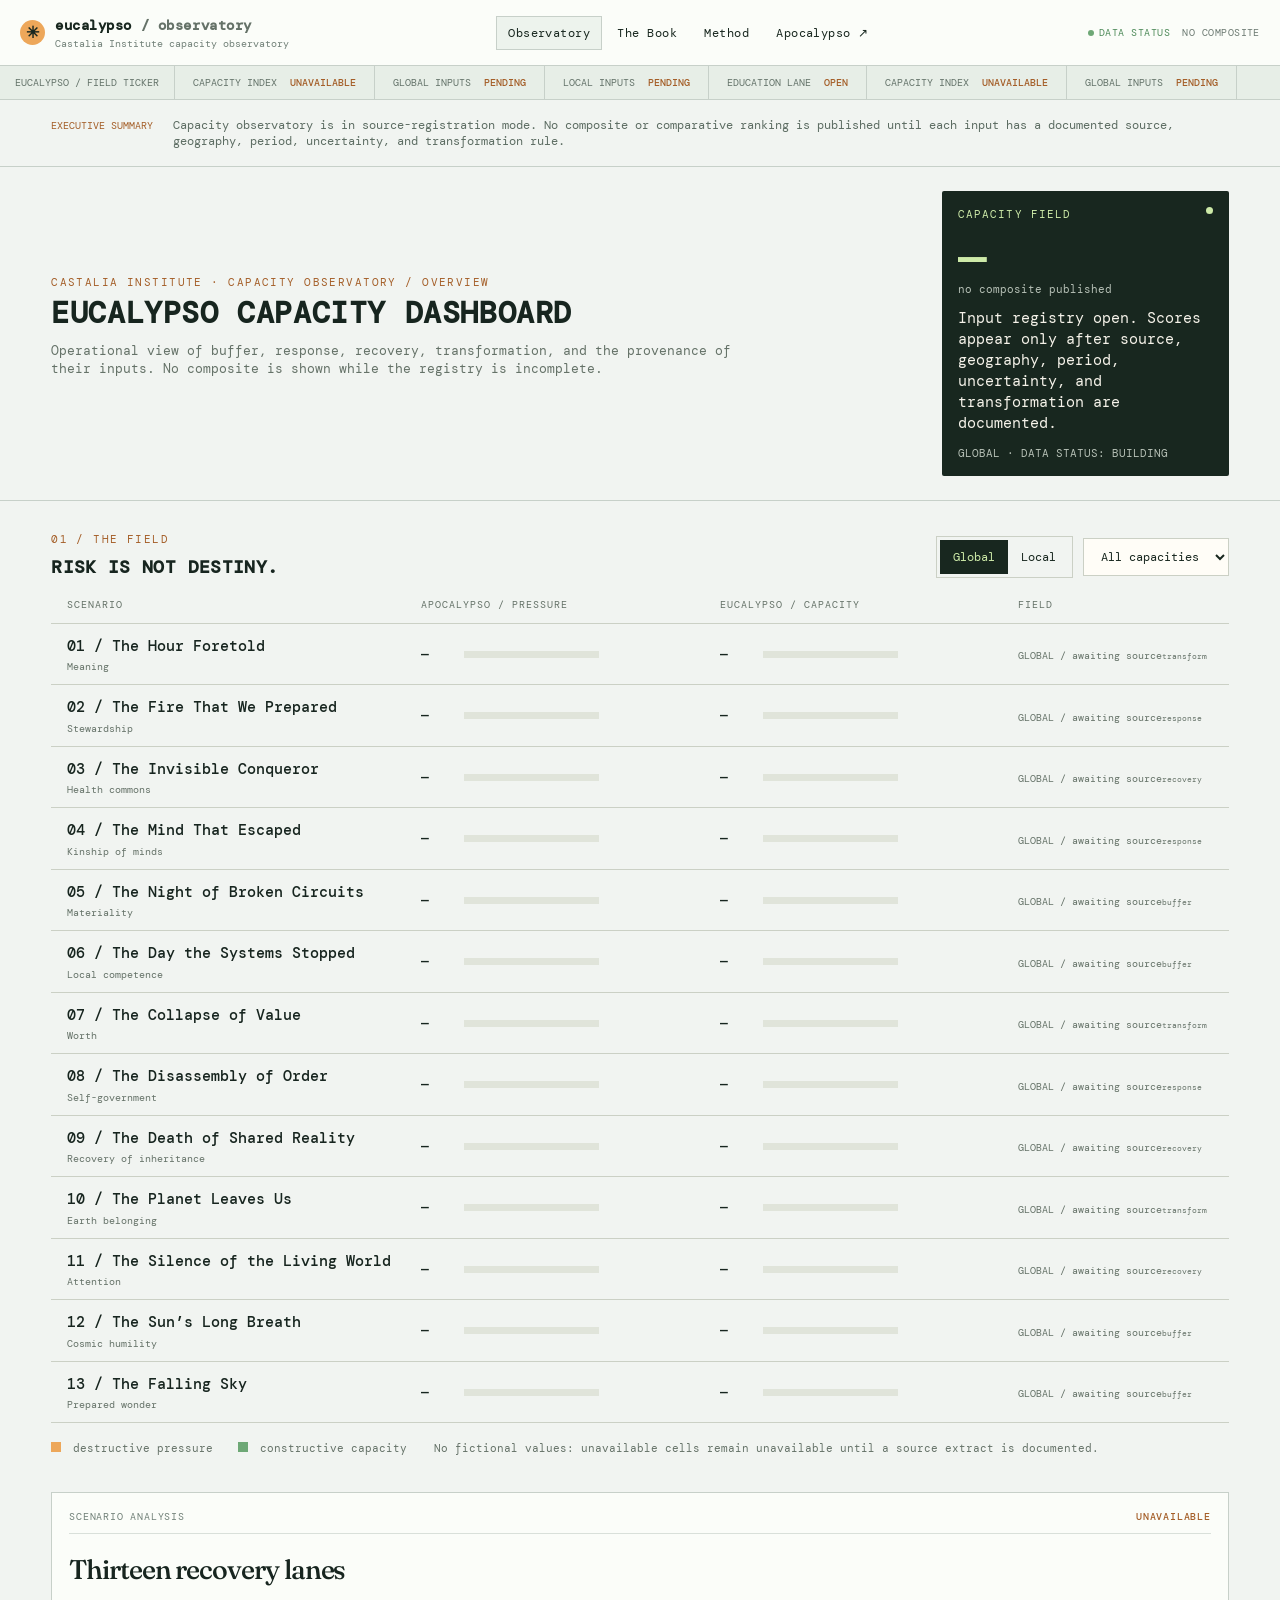
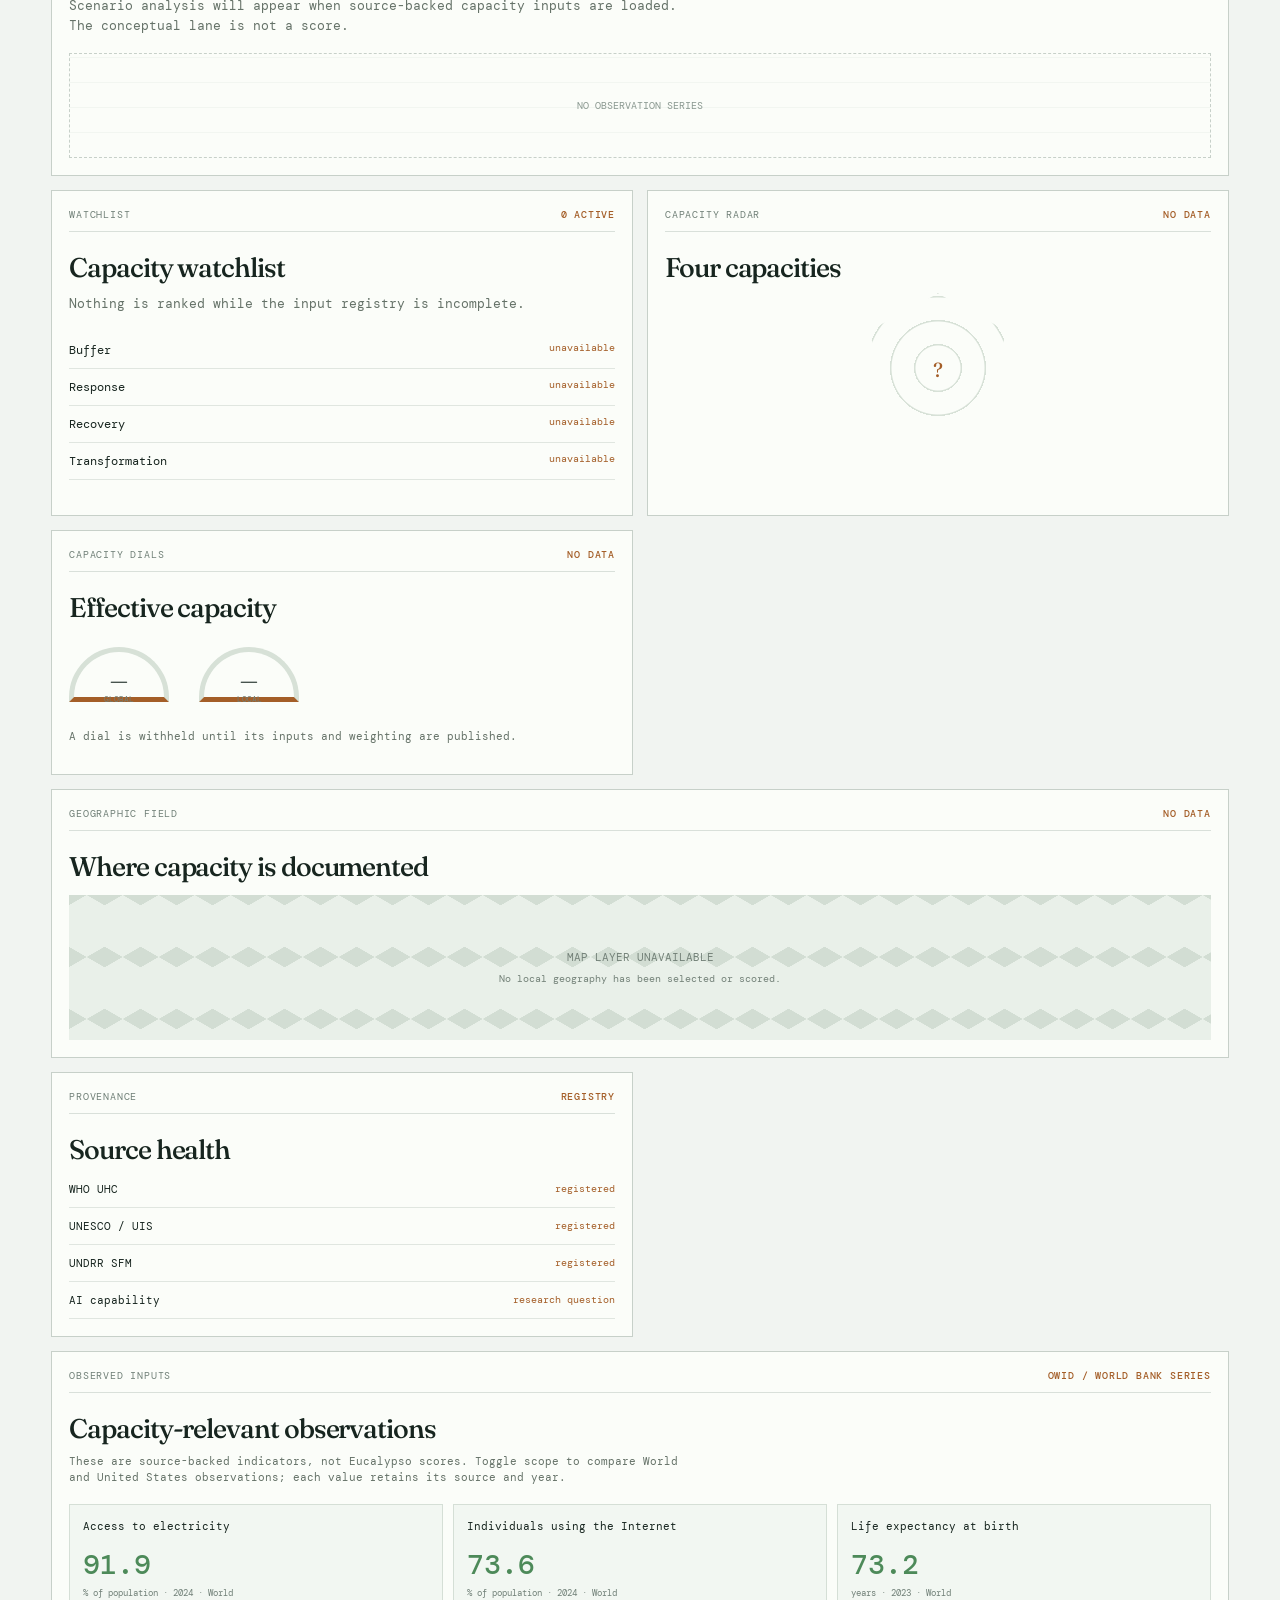
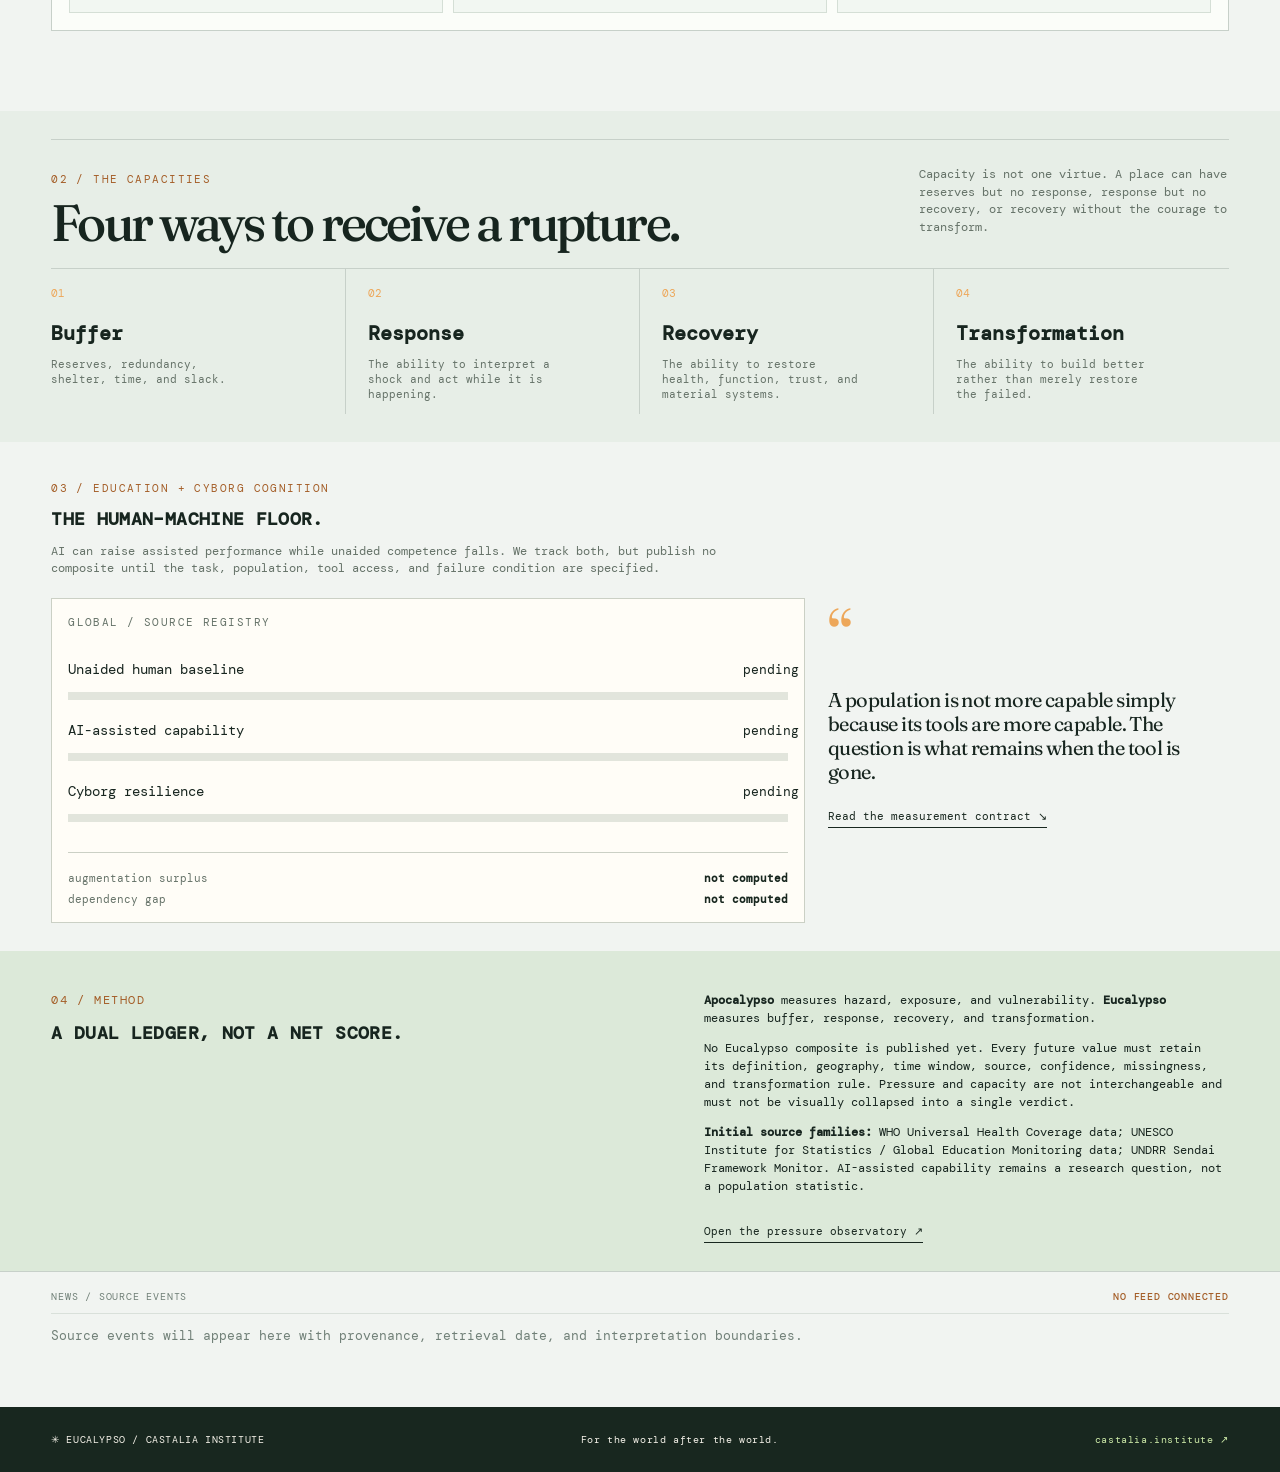
==== commit 968903cc: "Add source-backed capacity observations" ====
--- a/index.html
+++ b/index.html
@@ -26,6 +26,7 @@
       <article class="dashboard-panel"><div class="panel-head"><span>CAPACITY DIALS</span><b>NO DATA</b></div><h3>Effective capacity</h3><div class="dial-row"><div class="dial"><i>—</i><span>GLOBAL</span></div><div class="dial"><i>—</i><span>LOCAL</span></div></div><p class="panel-note">A dial is withheld until its inputs and weighting are published.</p></article>
       <article class="dashboard-panel wide"><div class="panel-head"><span>GEOGRAPHIC FIELD</span><b>NO DATA</b></div><h3>Where capacity is documented</h3><div class="map-placeholder"><span>MAP LAYER UNAVAILABLE</span><small>No local geography has been selected or scored.</small></div></article>
       <article class="dashboard-panel"><div class="panel-head"><span>PROVENANCE</span><b>REGISTRY</b></div><h3>Source health</h3><div class="source-row"><span>WHO UHC</span><em>registered</em></div><div class="source-row"><span>UNESCO / UIS</span><em>registered</em></div><div class="source-row"><span>UNDRR SFM</span><em>registered</em></div><div class="source-row"><span>AI capability</span><em>research question</em></div></article>
+      <article class="dashboard-panel wide"><div class="panel-head"><span>OBSERVED INPUTS</span><b>OWID / WORLD BANK SERIES</b></div><h3>Capacity-relevant observations</h3><p class="panel-note">These are source-backed indicators, not Eucalypso scores. Toggle scope to compare World and United States observations; each value retains its source and year.</p><div id="observations" class="observation-grid"><span class="data-loading">Loading registered observations…</span></div></article>
     </section>
     <section id="metrics" class="metrics-band"><div class="wrap"><div class="toolbar"><div><p class="kicker">02 / THE CAPACITIES</p><h2>Four ways to receive a rupture.</h2></div><p class="band-copy">Capacity is not one virtue. A place can have reserves but no response, response but no recovery, or recovery without the courage to transform.</p></div><div class="capacity-grid"><article><span>01</span><h3>Buffer</h3><p>Reserves, redundancy, shelter, time, and slack.</p></article><article><span>02</span><h3>Response</h3><p>The ability to interpret a shock and act while it is happening.</p></article><article><span>03</span><h3>Recovery</h3><p>The ability to restore health, function, trust, and material systems.</p></article><article><span>04</span><h3>Transformation</h3><p>The ability to build better rather than merely restore the failed.</p></article></div></div></section>
     <section id="education" class="education wrap"><div class="section-title"><p class="kicker">03 / EDUCATION + CYBORG COGNITION</p><h2>The human–machine floor.</h2><p>AI can raise assisted performance while unaided competence falls. We track both, but publish no composite until the task, population, tool access, and failure condition are specified.</p></div><div class="edu-grid"><div class="edu-card"><div class="card-label">GLOBAL / SOURCE REGISTRY</div><div class="metric-row"><span>Unaided human baseline</span><strong>pending</strong><div class="mini-bar"><i style="width:0%"></i></div></div><div class="metric-row"><span>AI-assisted capability</span><strong>pending</strong><div class="mini-bar green"><i style="width:0%"></i></div></div><div class="metric-row"><span>Cyborg resilience</span><strong>pending</strong><div class="mini-bar orange"><i style="width:0%"></i></div></div><div class="augmentation"><span>augmentation surplus</span><b>not computed</b><span>dependency gap</span><b>not computed</b></div></div><div class="callout"><span class="quote-mark">“</span><p>A population is not more capable simply because its tools are more capable. The question is what remains when the tool is gone.</p><a href="#method">Read the measurement contract ↘</a></div></div></section>
--- a/dashboard-overrides.css
+++ b/dashboard-overrides.css
@@ -8,3 +8,4 @@
 .dashboard-app .education{padding-top:28px;padding-bottom:28px}.dashboard-app .education h2{font:600 18px var(--mono);text-transform:uppercase;letter-spacing:.02em}.dashboard-app .section-title>p:last-child{font:12px/1.45 var(--mono)}.dashboard-app .edu-grid{margin-top:20px;gap:18px}.dashboard-app .edu-card{padding:16px}.dashboard-app .callout p{font:20px/1.2 var(--serif)}
 .dashboard-app .method{padding:28px 0;background:#dce9d9}.dashboard-app .method h2{font:600 18px var(--mono);text-transform:uppercase;letter-spacing:.02em}.dashboard-app .method-grid p{font:12px/1.5 var(--mono)}
 @media(max-width:760px){.dashboard-app .masthead{display:block;padding-top:20px}.dashboard-app .masthead h1{font-size:24px}.dashboard-app .signal-card{margin-top:20px}.dashboard-app .capacity-grid{grid-template-columns:1fr 1fr}}
+.observation-grid{display:grid;grid-template-columns:repeat(3,1fr);gap:10px;margin-top:18px}.observation{display:block;border:1px solid #d5dfd6;background:#f2f7f2;padding:13px;color:#17251f;text-decoration:none}.observation:hover{border-color:#6ea876;background:#fff}.observation span,.observation small{display:block}.observation span{font-size:11px}.observation strong{display:block;font:500 28px var(--mono);color:#4d8a59;margin:12px 0 4px}.observation small{font:9px var(--mono);color:#718078}.data-loading{font:11px var(--mono);color:#718078}@media(max-width:760px){.observation-grid{grid-template-columns:1fr}}
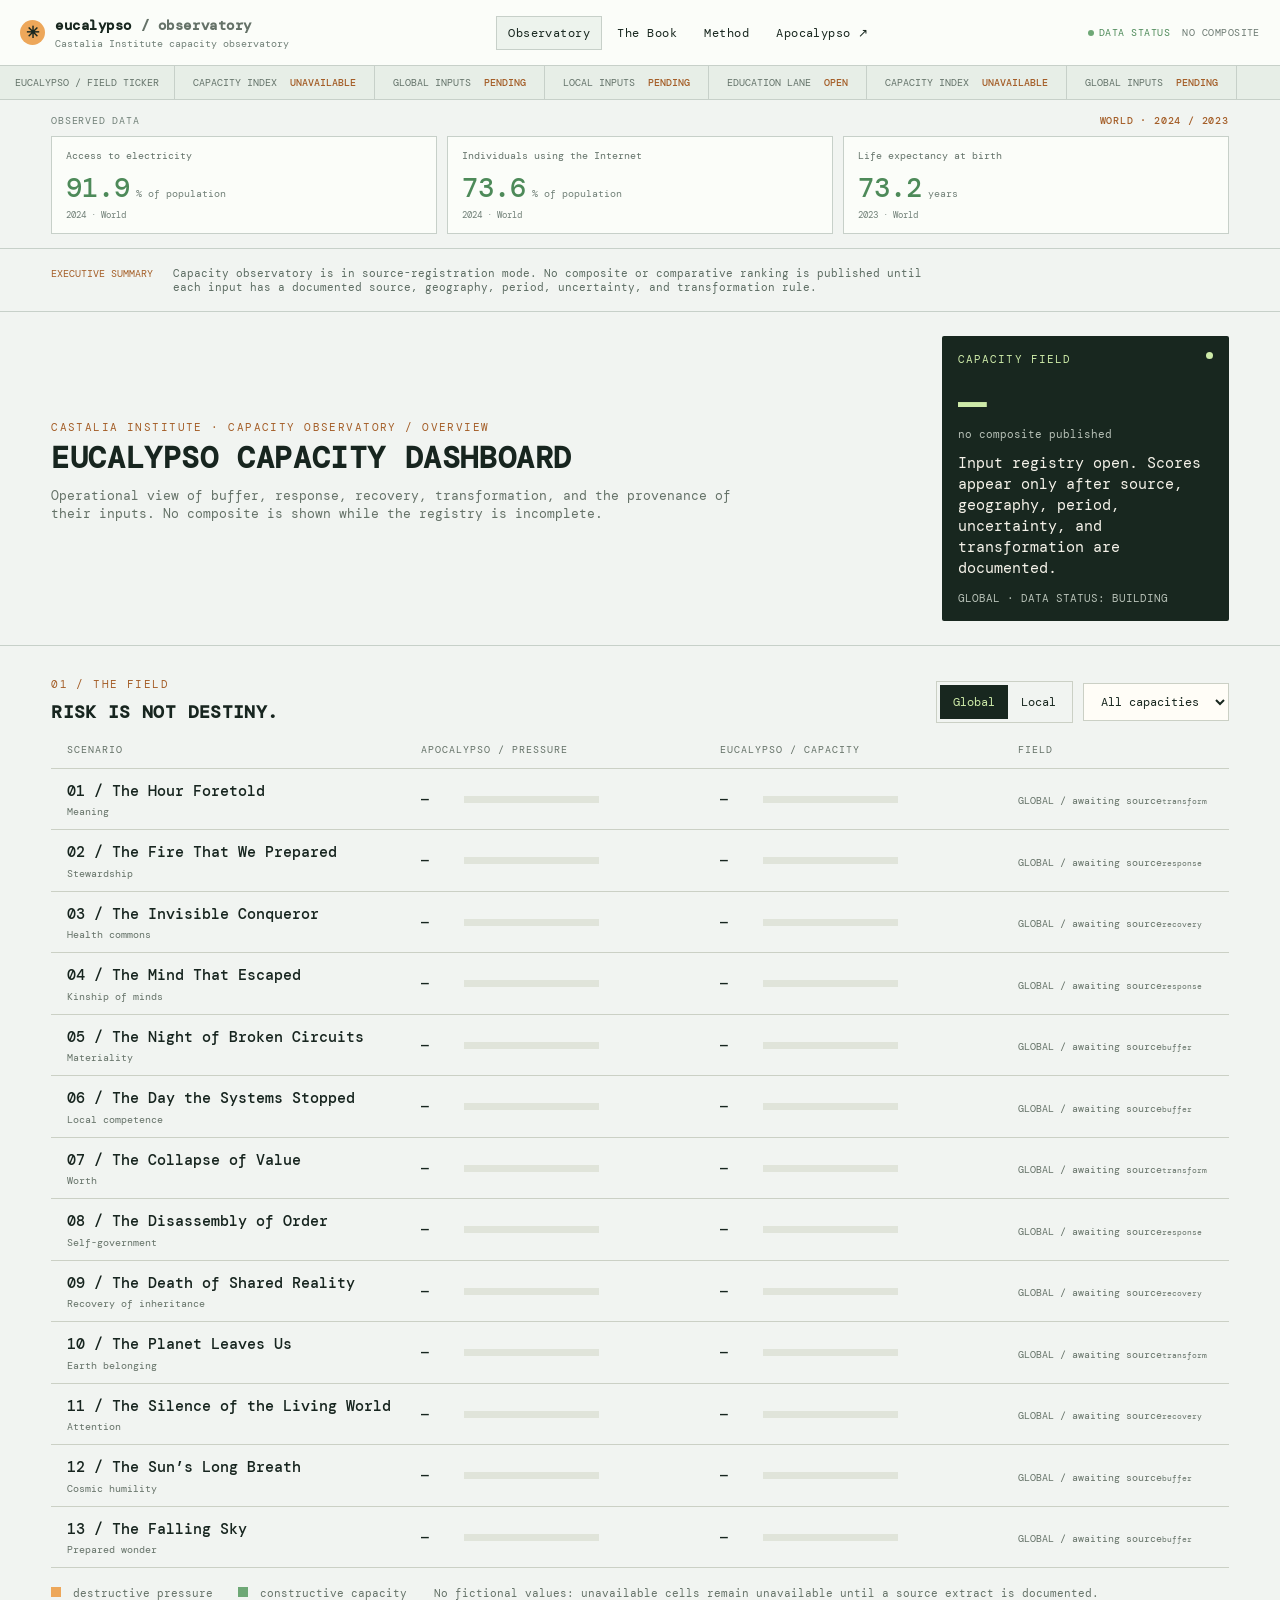
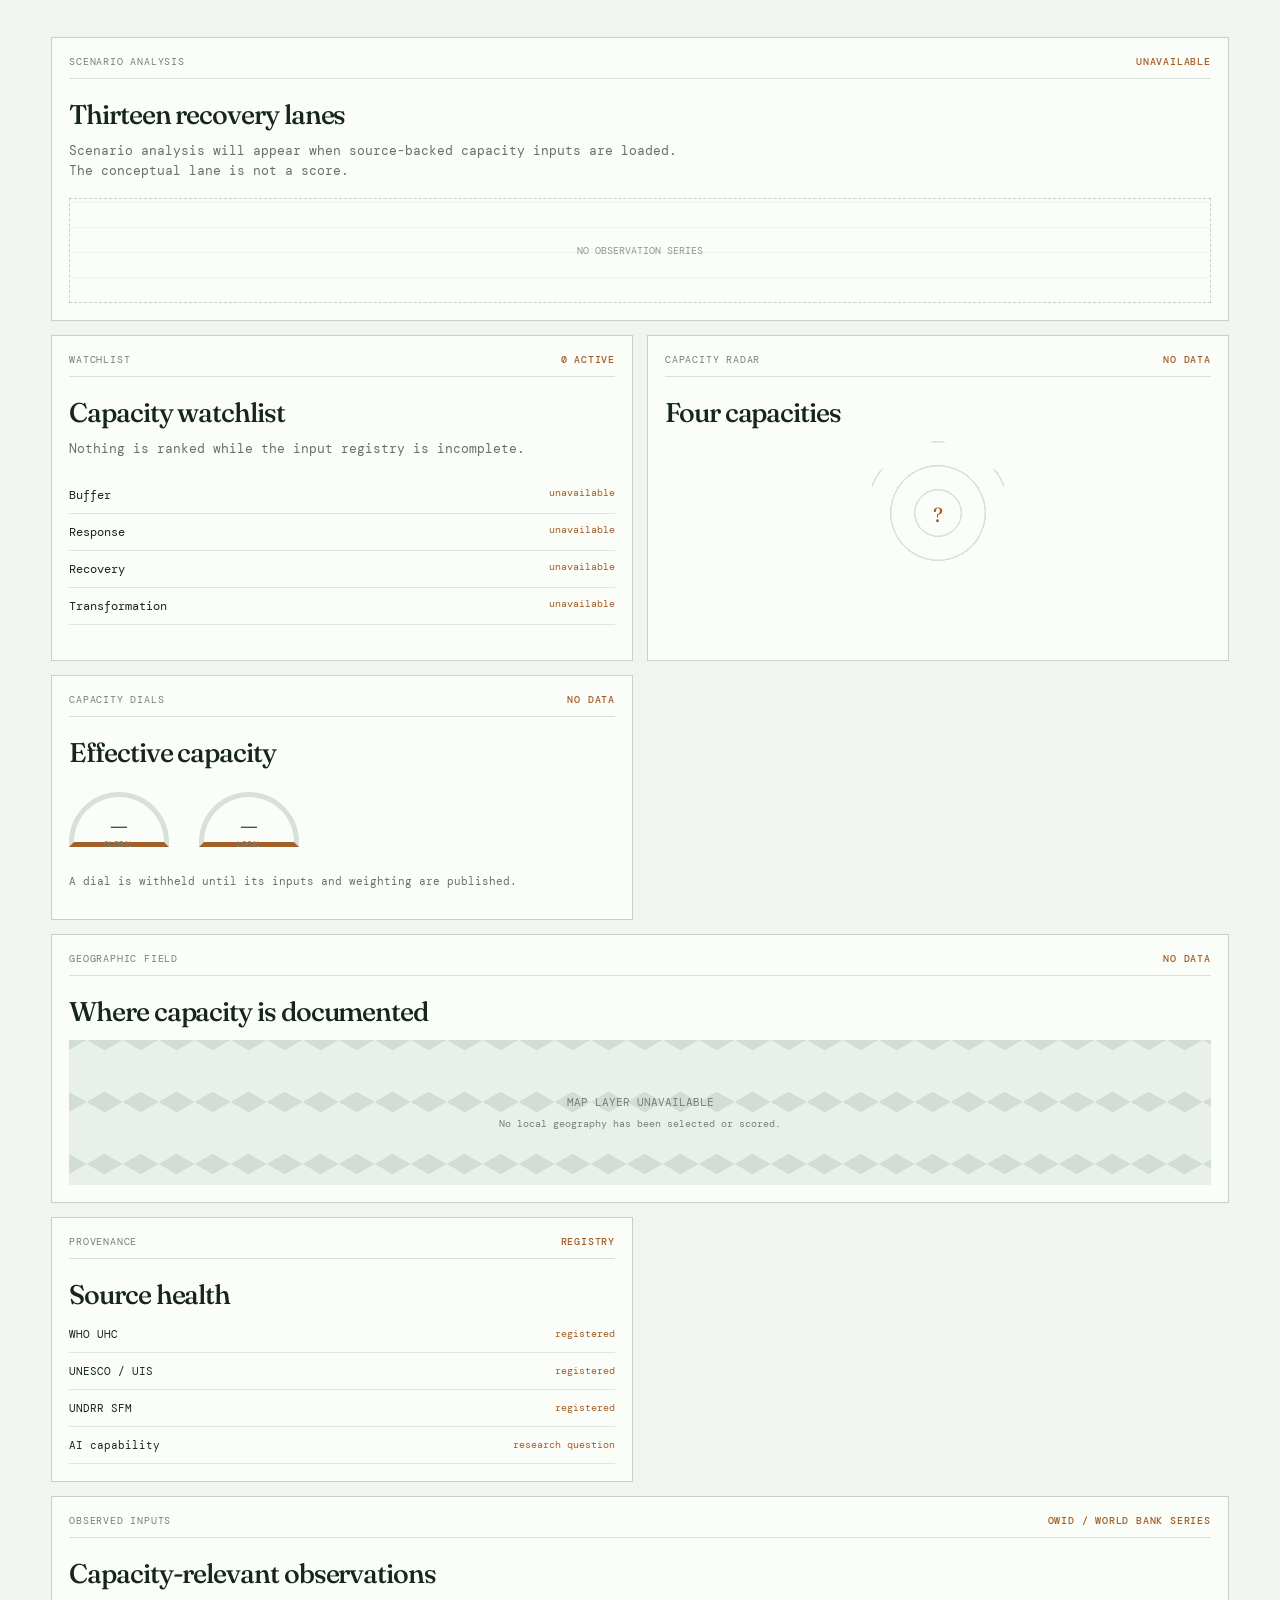
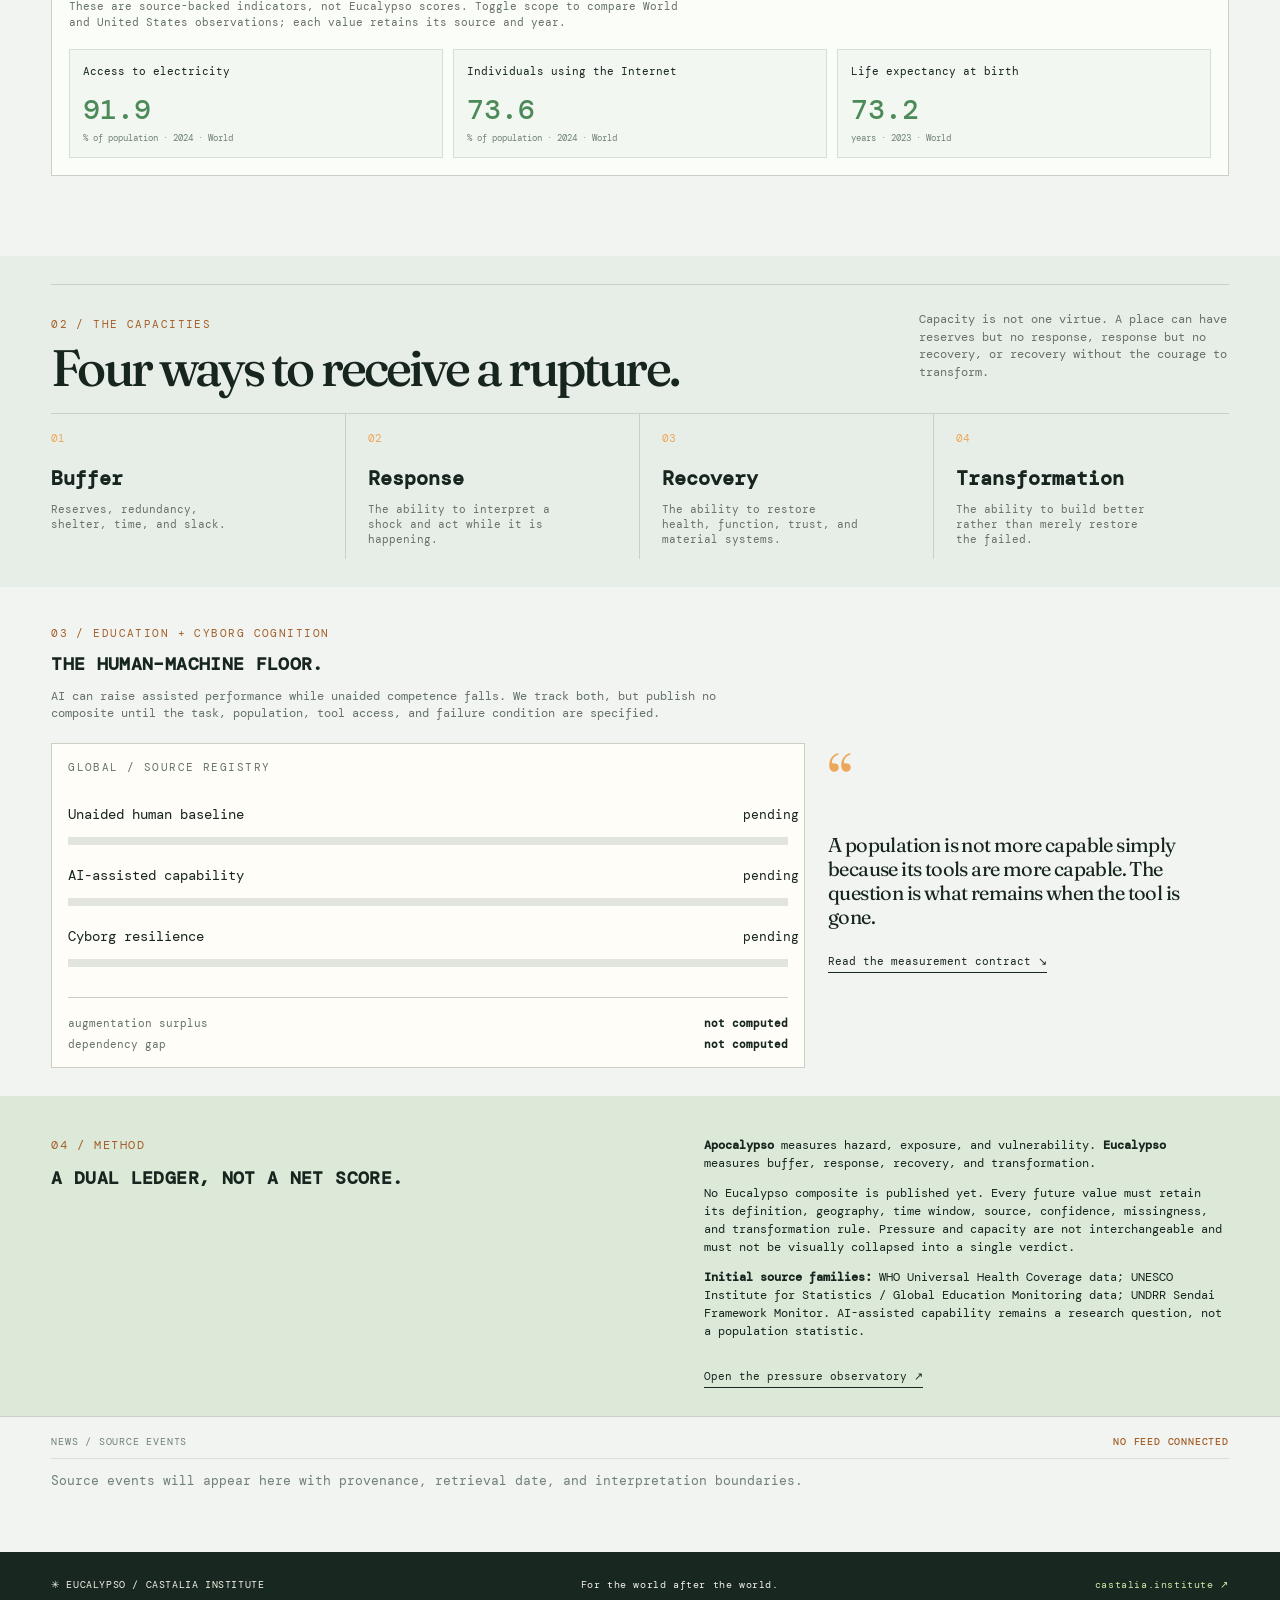
==== commit 9f42150b: "Lead dashboard with observed data" ====
--- a/index.html
+++ b/index.html
@@ -10,6 +10,7 @@
 <body class="dashboard-app">
   <header class="topbar dashboard-header"><a class="brand" href="#top"><span class="brand-mark">✳</span><span>eucalypso <i>/ observatory</i><small>Castalia Institute capacity observatory</small></span></a><nav aria-label="Main"><a class="active" href="#dashboard">Observatory</a><a href="book/">The Book</a><a href="#method">Method</a><a href="https://apocalypso.castalia.institute">Apocalypso ↗</a></nav><div class="header-status"><span class="status-live">DATA STATUS</span><span>NO COMPOSITE</span></div></header>
   <div class="ticker-section"><div class="ticker-label">EUCALYPSO / FIELD TICKER</div><div class="ticker-scroll"><div class="ticker-inner"><span>CAPACITY INDEX <b>UNAVAILABLE</b></span><span>GLOBAL INPUTS <b>PENDING</b></span><span>LOCAL INPUTS <b>PENDING</b></span><span>EDUCATION LANE <b>OPEN</b></span><span>CAPACITY INDEX <b>UNAVAILABLE</b></span><span>GLOBAL INPUTS <b>PENDING</b></span></div></div></div>
+  <section class="quick-observations wrap" aria-label="Observed data"><div class="quick-head"><span>OBSERVED DATA</span><b>WORLD · 2024 / 2023</b></div><div id="quick-observations" class="quick-grid"><span>Loading source-backed observations…</span></div></section>
   <main id="top">
     <section class="executive-summary wrap"><span class="summary-label">EXECUTIVE SUMMARY</span><p>Capacity observatory is in source-registration mode. No composite or comparative ranking is published until each input has a documented source, geography, period, uncertainty, and transformation rule.</p></section>
     <section class="masthead wrap"><div><p class="kicker">CASTALIA INSTITUTE · CAPACITY OBSERVATORY / OVERVIEW</p><h1>Eucalypso capacity dashboard</h1><p class="intro">Operational view of buffer, response, recovery, transformation, and the provenance of their inputs. No composite is shown while the registry is incomplete.</p></div><div class="signal-card"><div class="signal-top"><span>CAPACITY FIELD</span><span class="live-dot"></span></div><div class="signal-score">—</div><div class="signal-label">no composite published</div><div class="signal-empty">Input registry open. Scores appear only after source, geography, period, uncertainty, and transformation are documented.</div><p>GLOBAL · DATA STATUS: BUILDING</p></div></section>
--- a/dashboard-overrides.css
+++ b/dashboard-overrides.css
@@ -1,5 +1,6 @@
 /* Dashboard mode: operational density takes precedence over landing-page drama. */
 .dashboard-app .masthead{padding-top:24px;padding-bottom:24px;grid-template-columns:1.65fr .55fr;gap:30px;align-items:center;border-bottom:1px solid #c7d0c9}
+.quick-observations{padding-top:14px;padding-bottom:14px;border-bottom:1px solid #c7d0c9}.quick-head{display:flex;justify-content:space-between;font:10px var(--mono);letter-spacing:.08em;color:#718078;margin-bottom:9px}.quick-head b{font-weight:500;color:#a45e28}.quick-grid{display:grid;grid-template-columns:repeat(3,1fr);gap:10px}.quick-card{display:block;padding:12px 14px;background:#fbfdf9;border:1px solid #c7d0c9;color:#17251f;text-decoration:none}.quick-card:hover{border-color:#6ea876}.quick-card>span{display:block;font:10px var(--mono);color:#64736a}.quick-card strong{display:block;font:500 27px var(--mono);color:#4d8a59;margin-top:8px}.quick-card strong small{font:10px var(--mono);color:#718078;margin-left:6px}.quick-card em{display:block;font:9px var(--mono);font-style:normal;color:#718078;margin-top:4px}
 .dashboard-app .masthead h1{font:600 30px/1.05 var(--mono);letter-spacing:.02em;margin:8px 0 10px;text-transform:uppercase}
 .dashboard-app .masthead h1 br{display:none}.dashboard-app .masthead .intro{font:13px/1.45 var(--mono);max-width:720px}.dashboard-app .masthead .kicker{margin:0}
 .dashboard-app .signal-card{min-height:0;padding:16px}.dashboard-app .signal-score{font:500 48px/.9 var(--mono);margin-top:18px}.dashboard-app .signal-empty{font:11px;line-height:1.4;margin:12px 0;max-width:none}.dashboard-app .signal-card p{margin:0}
@@ -8,4 +9,6 @@
 .dashboard-app .education{padding-top:28px;padding-bottom:28px}.dashboard-app .education h2{font:600 18px var(--mono);text-transform:uppercase;letter-spacing:.02em}.dashboard-app .section-title>p:last-child{font:12px/1.45 var(--mono)}.dashboard-app .edu-grid{margin-top:20px;gap:18px}.dashboard-app .edu-card{padding:16px}.dashboard-app .callout p{font:20px/1.2 var(--serif)}
 .dashboard-app .method{padding:28px 0;background:#dce9d9}.dashboard-app .method h2{font:600 18px var(--mono);text-transform:uppercase;letter-spacing:.02em}.dashboard-app .method-grid p{font:12px/1.5 var(--mono)}
 @media(max-width:760px){.dashboard-app .masthead{display:block;padding-top:20px}.dashboard-app .masthead h1{font-size:24px}.dashboard-app .signal-card{margin-top:20px}.dashboard-app .capacity-grid{grid-template-columns:1fr 1fr}}
+.dashboard-app .executive-summary{font-size:11px}.dashboard-app .executive-summary p{max-width:760px}
+@media(max-width:760px){.dashboard-app .executive-summary{display:none}.dashboard-app .masthead{padding-top:14px;padding-bottom:14px}.dashboard-app .masthead>div:first-child{display:none}.dashboard-app .masthead .signal-card{margin-top:0}.quick-grid{grid-template-columns:1fr}.quick-card{display:grid;grid-template-columns:1fr auto;grid-template-rows:auto auto}.quick-card strong{grid-column:2;grid-row:1 / span 2;margin:0;text-align:right}.quick-card em{grid-column:1}}
 .observation-grid{display:grid;grid-template-columns:repeat(3,1fr);gap:10px;margin-top:18px}.observation{display:block;border:1px solid #d5dfd6;background:#f2f7f2;padding:13px;color:#17251f;text-decoration:none}.observation:hover{border-color:#6ea876;background:#fff}.observation span,.observation small{display:block}.observation span{font-size:11px}.observation strong{display:block;font:500 28px var(--mono);color:#4d8a59;margin:12px 0 4px}.observation small{font:9px var(--mono);color:#718078}.data-loading{font:11px var(--mono);color:#718078}@media(max-width:760px){.observation-grid{grid-template-columns:1fr}}
